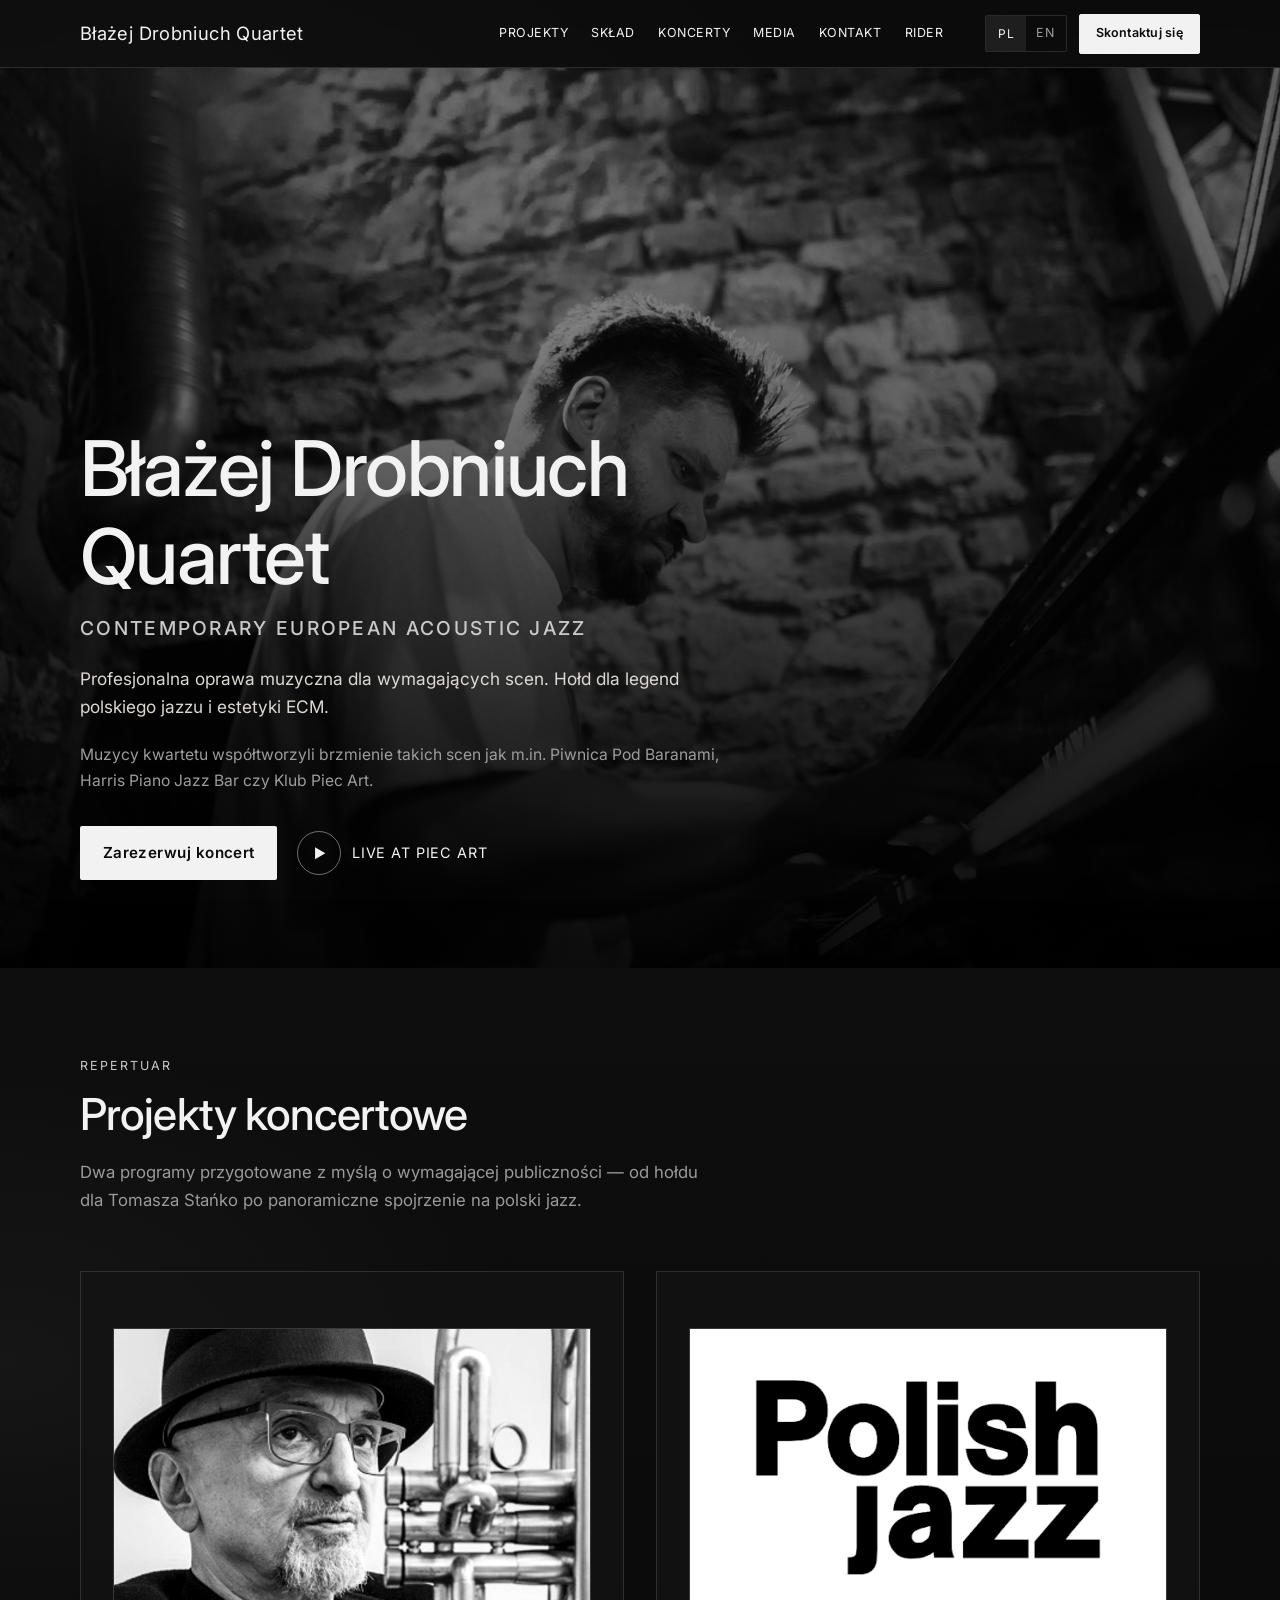
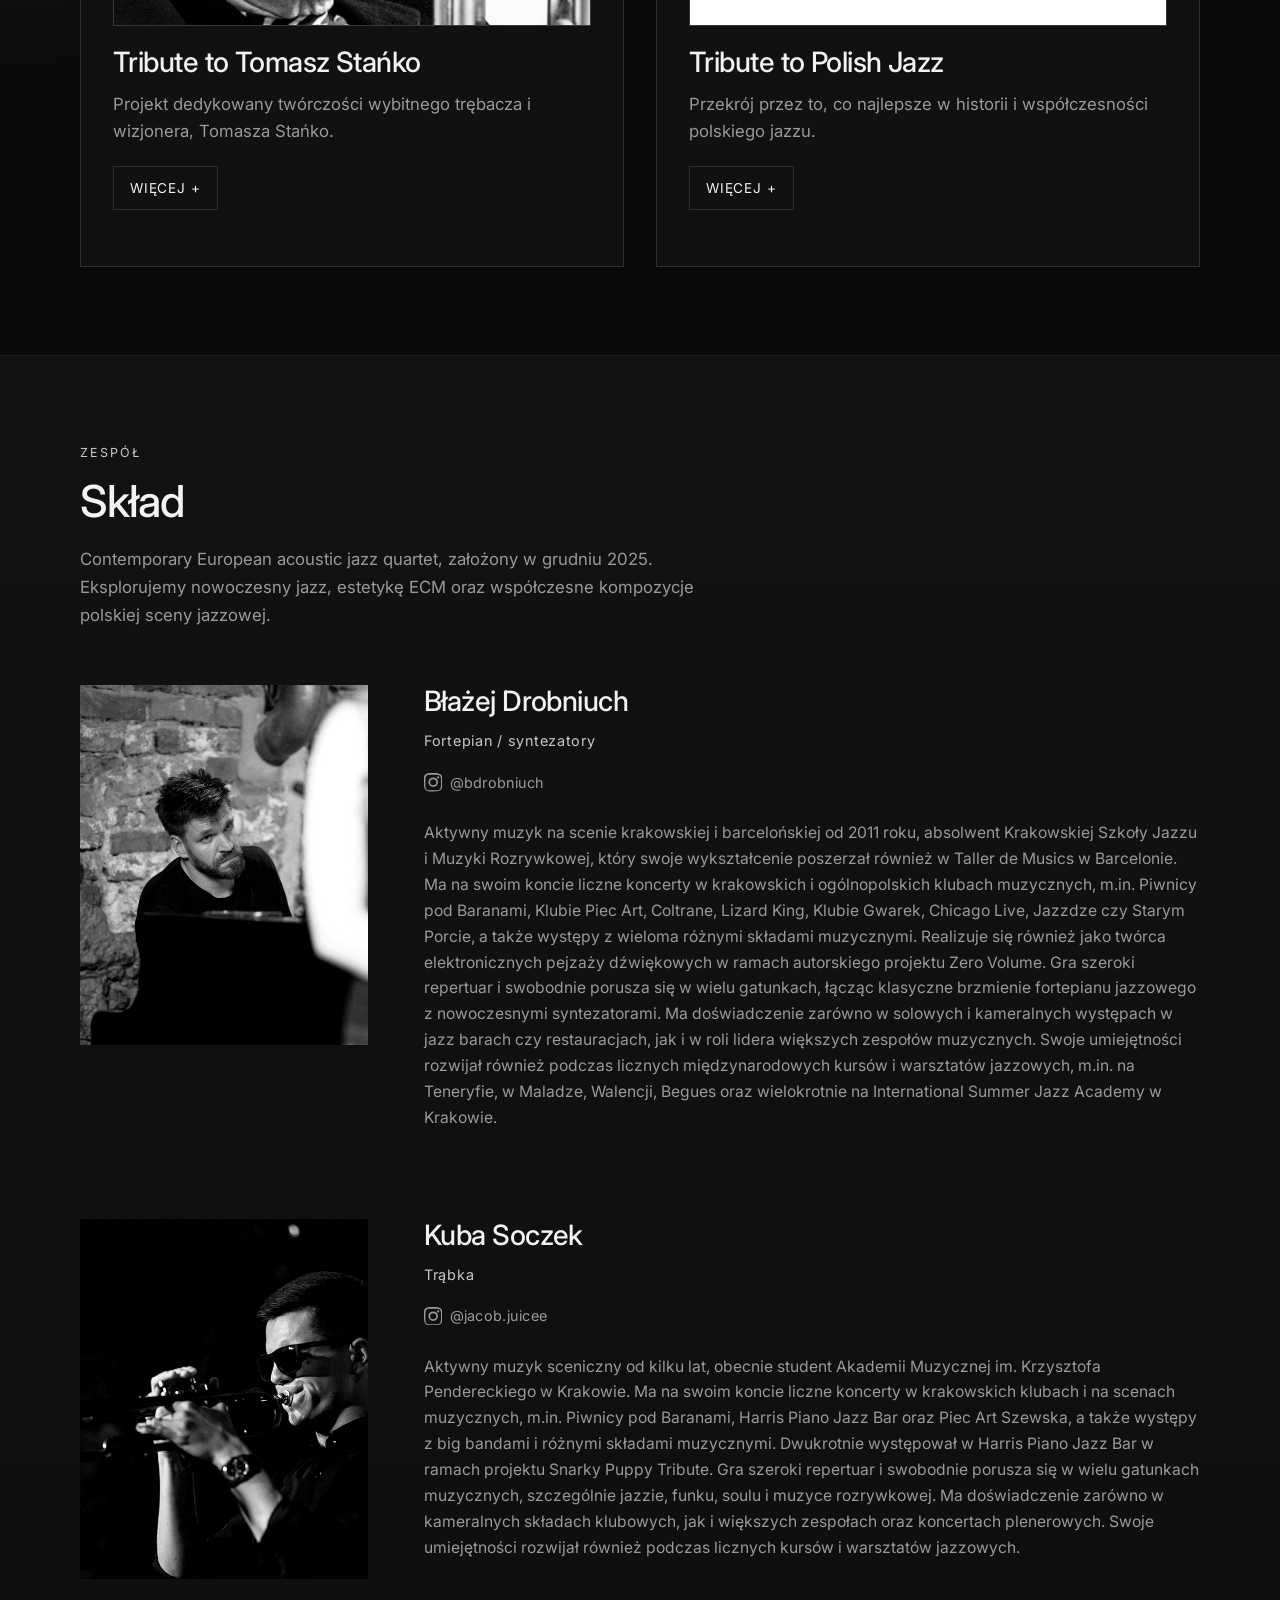
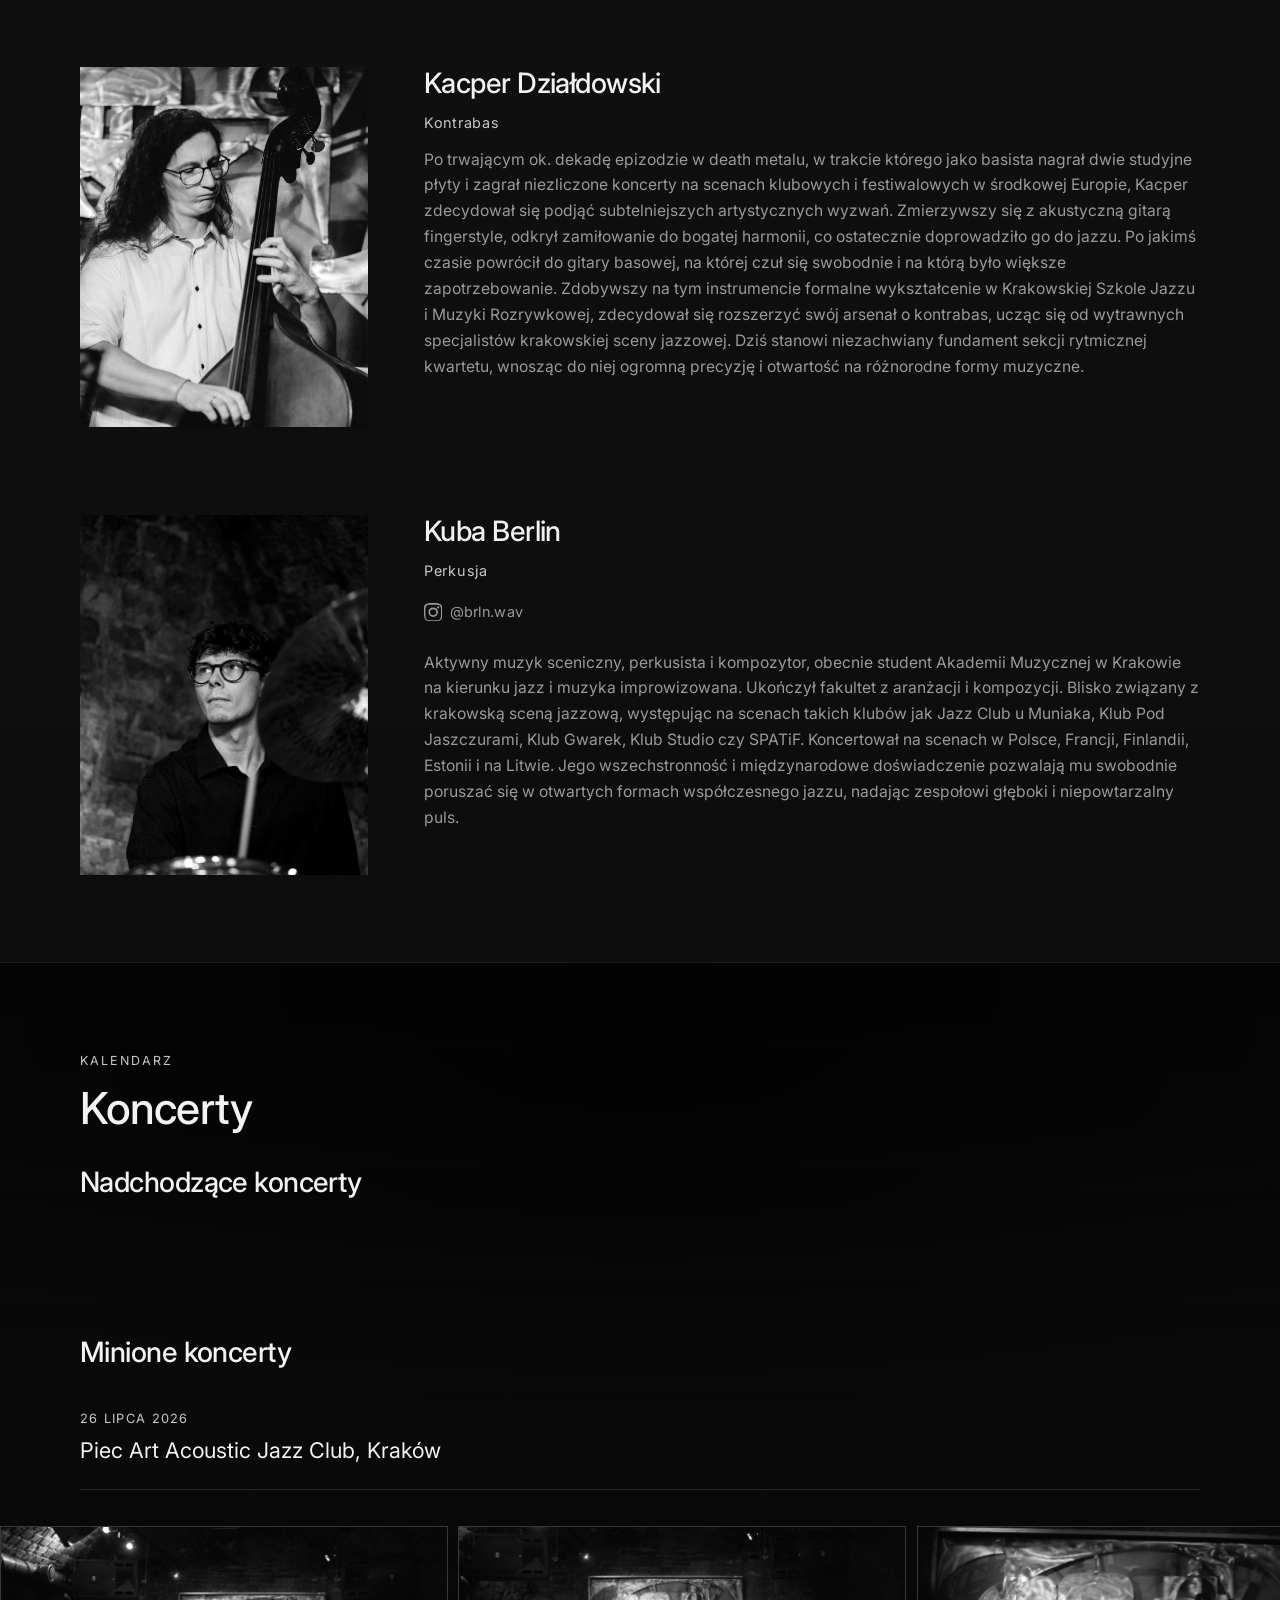
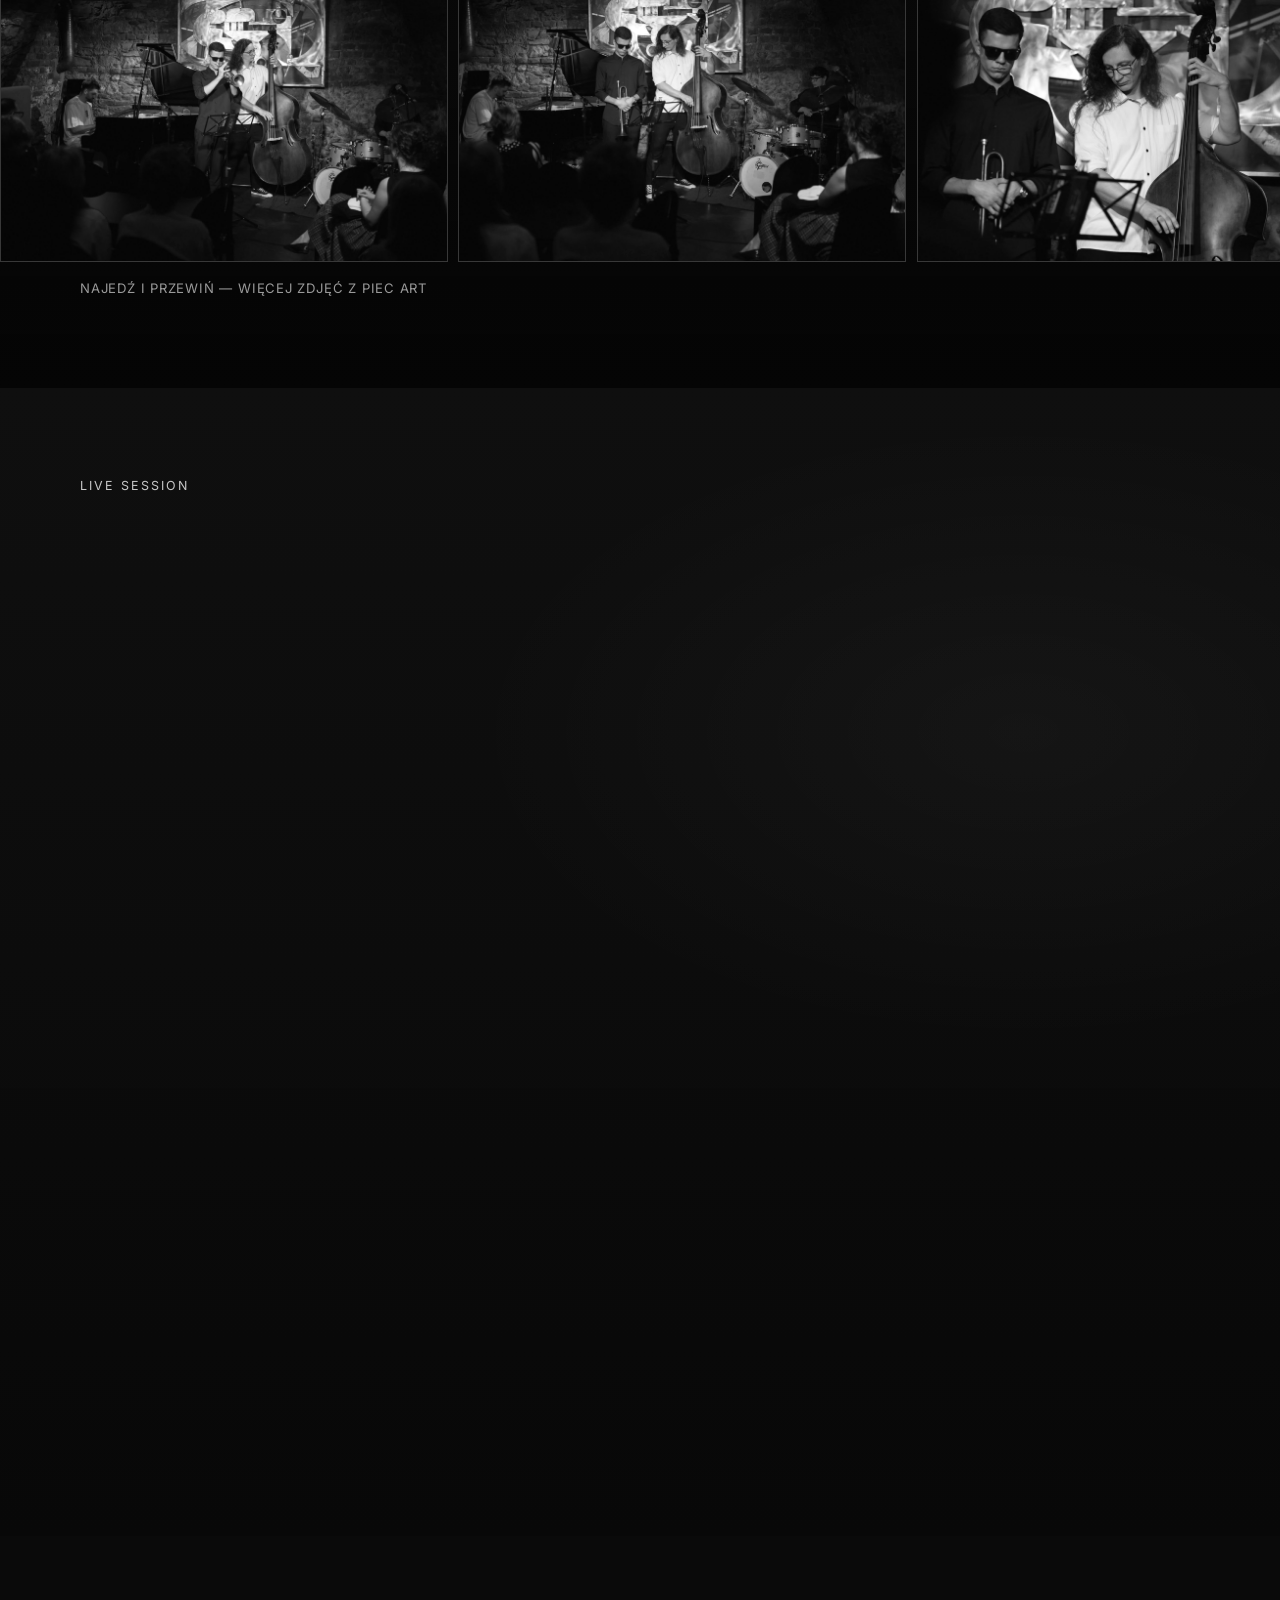
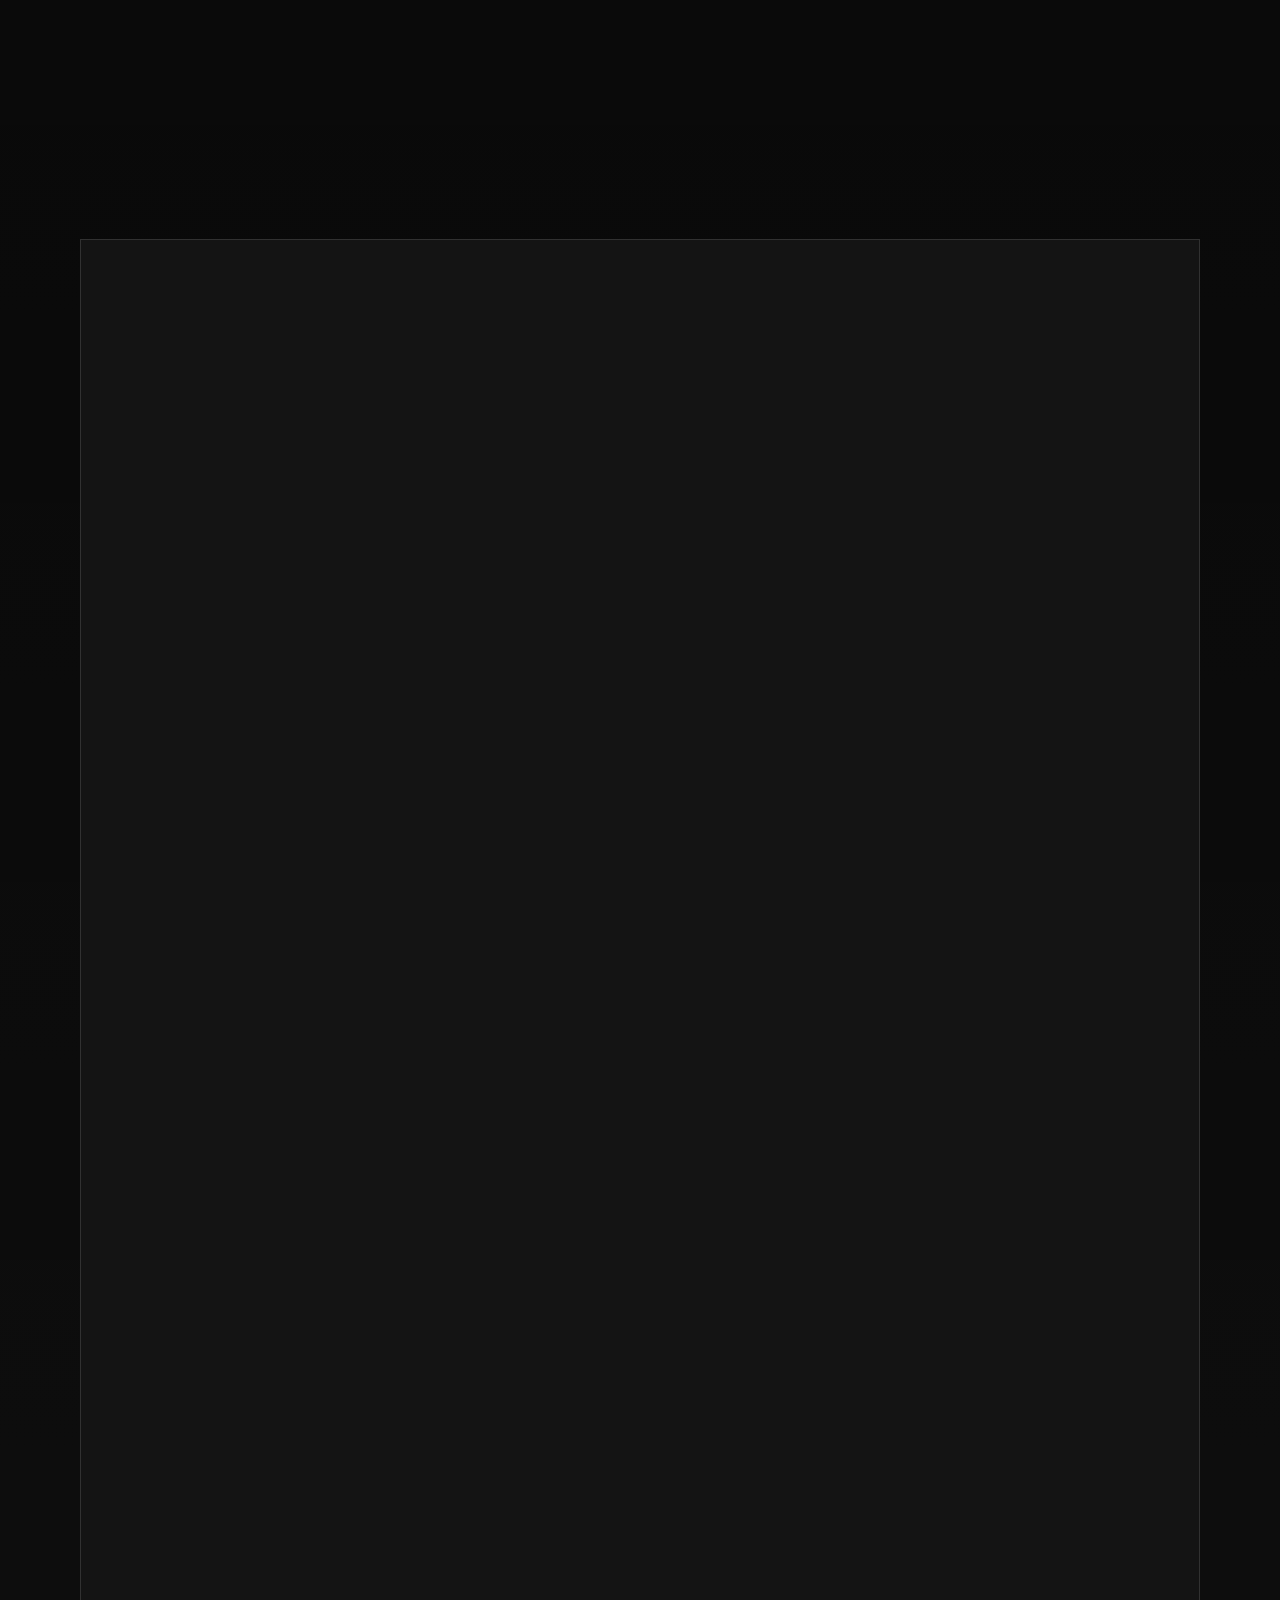
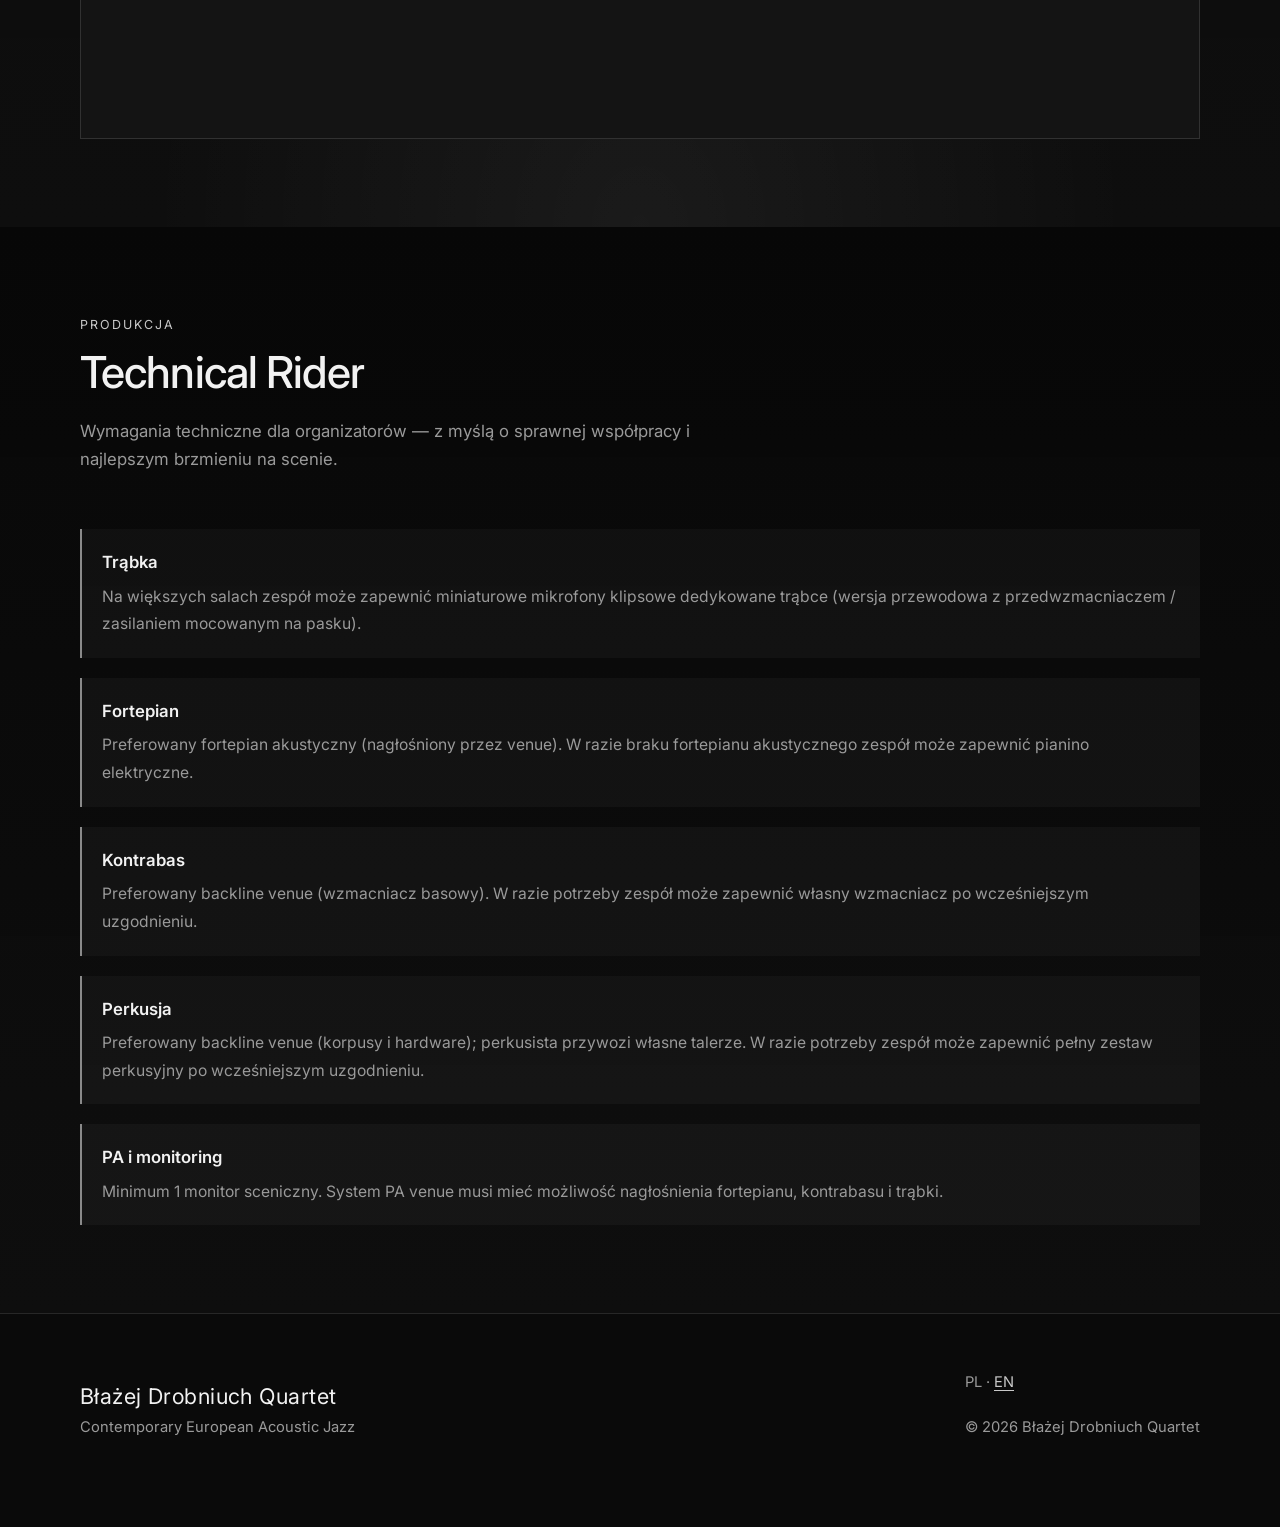
==== index.html @ 7b19f132 "member description update" ====
<!DOCTYPE html>
<html lang="pl">
  <head>
    <meta charset="utf-8" />
    <meta name="viewport" content="width=device-width, initial-scale=1" />
    <title>Błażej Drobniuch Quartet — Contemporary European Acoustic Jazz</title>
    <meta
      name="description"
      content="Błażej Drobniuch Quartet — contemporary European acoustic jazz. Profesjonalna oprawa muzyczna dla wymagających scen. Hołd dla legend polskiego jazzu i estetyki ECM."
    />
    <link
      rel="canonical"
      href="https://bdrobniuch.github.io/blazej-drobniuch-quartet/"
    />
    <meta property="og:type" content="website" />
    <meta property="og:locale" content="pl_PL" />
    <meta property="og:site_name" content="Błażej Drobniuch Quartet" />
    <meta
      property="og:title"
      content="Błażej Drobniuch Quartet — Contemporary European Acoustic Jazz"
    />
    <meta
      property="og:description"
      content="Profesjonalna oprawa muzyczna dla wymagających scen. Hołd dla legend polskiego jazzu i estetyki ECM."
    />
    <meta
      property="og:url"
      content="https://bdrobniuch.github.io/blazej-drobniuch-quartet/"
    />
    <meta
      property="og:image"
      content="https://bdrobniuch.github.io/blazej-drobniuch-quartet/images/concerts/piec-art-krakow-2026-07-26/hero-bg.jpg"
    />
    <meta name="twitter:card" content="summary_large_image" />
    <meta
      name="twitter:title"
      content="Błażej Drobniuch Quartet — Contemporary European Acoustic Jazz"
    />
    <meta
      name="twitter:description"
      content="Profesjonalna oprawa muzyczna dla wymagających scen. Hołd dla legend polskiego jazzu i estetyki ECM."
    />
    <meta
      name="twitter:image"
      content="https://bdrobniuch.github.io/blazej-drobniuch-quartet/images/concerts/piec-art-krakow-2026-07-26/hero-bg.jpg"
    />
    <meta name="referrer" content="strict-origin-when-cross-origin" />
    <link rel="preconnect" href="https://fonts.googleapis.com" />
    <link rel="preconnect" href="https://fonts.gstatic.com" crossorigin />
    <link
      href="https://fonts.googleapis.com/css2?family=Inter:wght@400;500;600;700&display=swap"
      rel="stylesheet"
    />
    <link rel="stylesheet" href="./css/style.css" />
  </head>
  <body>
    <a class="skip-link" href="#main">Przejdź do treści</a>
    <div class="page-atmosphere" aria-hidden="true"></div>
    <div class="score-lines" aria-hidden="true"></div>
    <div class="grain" aria-hidden="true"></div>

    <header class="site-header">
      <div class="site-header__inner">
        <a class="brand" href="./index.html">Błażej Drobniuch Quartet</a>
        <button
          class="nav-toggle"
          type="button"
          aria-expanded="false"
          aria-controls="site-nav"
          aria-label="Otwórz menu nawigacji"
        >
          <span class="nav-toggle__bars" aria-hidden="true"><span></span></span>
        </button>
        <nav
          id="site-nav"
          class="site-nav"
          aria-label="Nawigacja główna"
        >
          <ul class="site-nav__list">
            <li><a href="#projekty">Projekty</a></li>
            <li><a href="#sklad">Skład</a></li>
            <li><a href="#koncerty">Koncerty</a></li>
            <li><a href="#media">Media</a></li>
            <li><a href="#kontakt">Kontakt</a></li>
            <li><a href="#rider">Rider</a></li>
          </ul>
          <div class="nav-actions">
            <div class="lang-switch" aria-label="Wybór języka">
              <span aria-current="true">PL</span>
              <a href="./en.html" lang="en" hreflang="en">EN</a>
            </div>
            <a class="btn btn--primary header-cta" href="#kontakt"
              >Skontaktuj się</a
            >
          </div>
        </nav>
      </div>
    </header>

    <main id="main">
      <section class="hero" aria-labelledby="hero-brand">
        <div class="hero__media" aria-hidden="true">
          <img
            src="./images/concerts/piec-art-krakow-2026-07-26/hero-bg.jpg"
            alt=""
            width="1600"
            height="1067"
          />
          <div class="hero__shade"></div>
        </div>
        <div class="hero__content">
          <h1 id="hero-brand" class="hero__brand">Błażej Drobniuch Quartet</h1>
          <p class="hero__headline">Contemporary European Acoustic Jazz</p>
          <p class="hero__lead">
            Profesjonalna oprawa muzyczna dla wymagających scen. Hołd dla legend
            polskiego jazzu i estetyki ECM.
          </p>
          <p class="hero__proof">
            Muzycy kwartetu współtworzyli brzmienie takich scen jak m.in.
            Piwnica Pod Baranami, Harris Piano Jazz Bar czy Klub Piec Art.
          </p>
          <div class="hero__actions">
            <a class="btn btn--primary" href="#kontakt">Zarezerwuj koncert</a>
            <a class="hero__play" href="#media" aria-label="Odtwórz nagrania live z Piec Art">
              <span class="hero__play-icon" aria-hidden="true">
                <svg viewBox="0 0 12 14" xmlns="http://www.w3.org/2000/svg">
                  <path d="M1 1.2v11.6L11 7 1 1.2z" />
                </svg>
              </span>
              Live at Piec Art
            </a>
          </div>
        </div>
      </section>

      <section id="projekty" class="section" aria-labelledby="projekty-heading">
        <div class="section__inner">
          <span class="section__eyebrow reveal">Repertuar</span>
          <h2 id="projekty-heading" class="reveal">Projekty koncertowe</h2>
          <p class="section__intro reveal">
            Dwa programy przygotowane z myślą o wymagającej publiczności —
            od hołdu dla Tomasza Stańko po panoramiczne spojrzenie na polski
            jazz.
          </p>
          <div class="projects">
            <article class="project reveal">
              <div class="project__icon">
                <img
                  src="./images/others/tomasz-stanko.jpg"
                  alt="Tomasz Stańko"
                  width="800"
                  height="500"
                  loading="lazy"
                />
              </div>
              <h3 class="project__title">Tribute to Tomasz Stańko</h3>
              <p class="project__teaser">
                Projekt dedykowany twórczości wybitnego trębacza i wizjonera,
                Tomasza Stańko.
              </p>
              <button
                class="project__toggle"
                type="button"
                aria-expanded="false"
                aria-controls="project-stanko-details"
              >
                Więcej
              </button>
              <div
                id="project-stanko-details"
                class="project__details"
                hidden
              >
                <p>
                  Koncert stanowiący głęboki hołd dla unikalnego brzmienia i
                  estetyki Tomasza Stańko. Nasz kwartet sięga po kompozycje
                  mistrza, eksplorując ich słowiańską melancholię, liryzm oraz
                  przestrzenne, improwizowane formy charakterystyczne dla
                  europejskiego jazzu i wytwórni ECM. To propozycja idealna dla
                  wymagającej publiczności, ceniącej głębię i emocjonalny
                  przekaz w muzyce improwizowanej.
                </p>
              </div>
            </article>

            <article class="project reveal reveal-delay-1">
              <div class="project__icon">
                <img
                  src="./images/others/polish-jazz.jpg"
                  alt="Polish Jazz"
                  width="800"
                  height="500"
                  loading="lazy"
                />
              </div>
              <h3 class="project__title">Tribute to Polish Jazz</h3>
              <p class="project__teaser">
                Przekrój przez to, co najlepsze w historii i współczesności
                polskiego jazzu.
              </p>
              <button
                class="project__toggle"
                type="button"
                aria-expanded="false"
                aria-controls="project-polish-details"
              >
                Więcej
              </button>
              <div
                id="project-polish-details"
                class="project__details"
                hidden
              >
                <p>
                  Wyjątkowy program koncertowy prezentujący bogactwo polskiej
                  szkoły jazzu. W repertuarze tego projektu znajdują się
                  nieśmiertelne, światowej klasy kompozycje takich legend jak
                  Krzysztof Komeda, Victor Young, Bronisław Kaper oraz Jan
                  Ptaszyn Wróblewski. Całość dopełniają utwory współczesnych
                  mistrzów polskiej sceny: Marcina Wasilewskiego, Macieja Obary
                  i Tomasza Stańko. Koncert ten to fascynująca podróż łącząca
                  tradycję z nowoczesnym, europejskim brzmieniem.
                </p>
              </div>
            </article>
          </div>
        </div>
      </section>

      <section id="sklad" class="section section--alt" aria-labelledby="sklad-heading">
        <div class="section__inner">
          <span class="section__eyebrow reveal">Zespół</span>
          <h2 id="sklad-heading" class="reveal">Skład</h2>
          <p class="section__intro reveal">
            Contemporary European acoustic jazz quartet, założony w grudniu
            2025. Eksplorujemy nowoczesny jazz, estetykę ECM oraz współczesne
            kompozycje polskiej sceny jazzowej.
          </p>
          <div class="lineup">
            <article class="member reveal">
              <div class="member__photo">
                <img
                  src="./images/band-members/blazej-drobniuch.jpg"
                  alt="Błażej Drobniuch przy fortepianie"
                  width="800"
                  height="1000"
                  loading="lazy"
                />
              </div>
              <div>
                <h3>Błażej Drobniuch</h3>
                <p class="member__role">Fortepian / syntezatory</p>
                <a
                  class="member__social"
                  href="https://www.instagram.com/bdrobniuch/"
                  target="_blank"
                  rel="noopener noreferrer"
                  aria-label="Instagram Błażeja Drobniucha: @bdrobniuch"
                >
                  <svg class="member__social-icon" viewBox="0 0 24 24" aria-hidden="true">
                    <path
                      fill="currentColor"
                      d="M12 2.2c3.2 0 3.6 0 4.9.1 1.2.1 1.9.3 2.3.4.6.2 1 .5 1.5 1 .4.4.7.9 1 1.5.2.4.4 1.1.4 2.3.1 1.3.1 1.7.1 4.9s0 3.6-.1 4.9c-.1 1.2-.3 1.9-.4 2.3-.2.6-.5 1-1 1.5-.4.4-.9.7-1.5 1-.4.2-1.1.4-2.3.4-1.3.1-1.7.1-4.9.1s-3.6 0-4.9-.1c-1.2-.1-1.9-.3-2.3-.4-.6-.2-1-.5-1.5-1-.4-.4-.7-.9-1-1.5-.2-.4-.4-1.1-.4-2.3-.1-1.3-.1-1.7-.1-4.9s0-3.6.1-4.9c.1-1.2.3-1.9.4-2.3.2-.6.5-1 1-1.5.4-.4.9-.7 1.5-1 .4-.2 1.1-.4 2.3-.4C8.4 2.2 8.8 2.2 12 2.2m0-2.2C8.7 0 8.3 0 7 0 5.7.1 4.8.3 4 .6c-.9.3-1.6.8-2.3 1.5C1 2.8.6 3.5.3 4.4.1 5.2-.1 6.1 0 7.4 0 8.7 0 9.1 0 12s0 3.3.1 4.6c.1 1.3.3 2.2.6 3 .3.9.8 1.6 1.5 2.3.7.7 1.4 1.1 2.3 1.5.8.3 1.7.5 3 .6C8.3 24 8.7 24 12 24s3.3 0 4.6-.1c1.3-.1 2.2-.3 3-.6.9-.3 1.6-.8 2.3-1.5.7-.7 1.1-1.4 1.5-2.3.3-.8.5-1.7.6-3 .1-1.3.1-1.7.1-4.6s0-3.3-.1-4.6c-.1-1.3-.3-2.2-.6-3-.3-.9-.8-1.6-1.5-2.3C20.6 1.4 19.9 1 19 .6c-.8-.3-1.7-.5-3-.6C15.3 0 14.9 0 12 0zm0 5.8a6.2 6.2 0 1 0 0 12.4 6.2 6.2 0 0 0 0-12.4zm0 10.2a4 4 0 1 1 0-8 4 4 0 0 1 0 8zm6.4-11.7a1.4 1.4 0 1 0 0 2.9 1.4 1.4 0 0 0 0-2.9z"
                    />
                  </svg>
                  <span>@bdrobniuch</span>
                </a>
                <p class="member__bio">
                  Aktywny muzyk na scenie krakowskiej i barcelońskiej od 2011
                  roku, absolwent Krakowskiej Szkoły Jazzu i Muzyki
                  Rozrywkowej, który swoje wykształcenie poszerzał również w
                  Taller de Musics w Barcelonie. Ma na swoim koncie liczne
                  koncerty w krakowskich i ogólnopolskich klubach muzycznych,
                  m.in. Piwnicy pod Baranami, Klubie Piec Art, Coltrane, Lizard
                  King, Klubie Gwarek, Chicago Live, Jazzdze czy Starym Porcie,
                  a także występy z wieloma różnymi składami muzycznymi.
                  Realizuje się również jako twórca elektronicznych pejzaży
                  dźwiękowych w ramach autorskiego projektu Zero Volume. Gra
                  szeroki repertuar i swobodnie porusza się w wielu gatunkach,
                  łącząc klasyczne brzmienie fortepianu jazzowego z nowoczesnymi
                  syntezatorami. Ma doświadczenie zarówno w solowych i
                  kameralnych występach w jazz barach czy restauracjach, jak i w
                  roli lidera większych zespołów muzycznych. Swoje umiejętności
                  rozwijał również podczas licznych międzynarodowych kursów i
                  warsztatów jazzowych, m.in. na Teneryfie, w Maladze,
                  Walencji, Begues oraz wielokrotnie na International Summer
                  Jazz Academy w Krakowie.
                </p>
              </div>
            </article>

            <article class="member reveal">
              <div class="member__photo">
                <img
                  src="./images/band-members/kuba-soczek.jpeg"
                  alt="Kuba Soczek"
                  width="800"
                  height="1000"
                  loading="lazy"
                />
              </div>
              <div>
                <h3>Kuba Soczek</h3>
                <p class="member__role">Trąbka</p>
                <a
                  class="member__social"
                  href="https://www.instagram.com/jacob.juicee/"
                  target="_blank"
                  rel="noopener noreferrer"
                  aria-label="Instagram Kuby Soczka: @jacob.juicee"
                >
                  <svg class="member__social-icon" viewBox="0 0 24 24" aria-hidden="true">
                    <path
                      fill="currentColor"
                      d="M12 2.2c3.2 0 3.6 0 4.9.1 1.2.1 1.9.3 2.3.4.6.2 1 .5 1.5 1 .4.4.7.9 1 1.5.2.4.4 1.1.4 2.3.1 1.3.1 1.7.1 4.9s0 3.6-.1 4.9c-.1 1.2-.3 1.9-.4 2.3-.2.6-.5 1-1 1.5-.4.4-.9.7-1.5 1-.4.2-1.1.4-2.3.4-1.3.1-1.7.1-4.9.1s-3.6 0-4.9-.1c-1.2-.1-1.9-.3-2.3-.4-.6-.2-1-.5-1.5-1-.4-.4-.7-.9-1-1.5-.2-.4-.4-1.1-.4-2.3-.1-1.3-.1-1.7-.1-4.9s0-3.6.1-4.9c.1-1.2.3-1.9.4-2.3.2-.6.5-1 1-1.5.4-.4.9-.7 1.5-1 .4-.2 1.1-.4 2.3-.4C8.4 2.2 8.8 2.2 12 2.2m0-2.2C8.7 0 8.3 0 7 0 5.7.1 4.8.3 4 .6c-.9.3-1.6.8-2.3 1.5C1 2.8.6 3.5.3 4.4.1 5.2-.1 6.1 0 7.4 0 8.7 0 9.1 0 12s0 3.3.1 4.6c.1 1.3.3 2.2.6 3 .3.9.8 1.6 1.5 2.3.7.7 1.4 1.1 2.3 1.5.8.3 1.7.5 3 .6C8.3 24 8.7 24 12 24s3.3 0 4.6-.1c1.3-.1 2.2-.3 3-.6.9-.3 1.6-.8 2.3-1.5.7-.7 1.1-1.4 1.5-2.3.3-.8.5-1.7.6-3 .1-1.3.1-1.7.1-4.6s0-3.3-.1-4.6c-.1-1.3-.3-2.2-.6-3-.3-.9-.8-1.6-1.5-2.3C20.6 1.4 19.9 1 19 .6c-.8-.3-1.7-.5-3-.6C15.3 0 14.9 0 12 0zm0 5.8a6.2 6.2 0 1 0 0 12.4 6.2 6.2 0 0 0 0-12.4zm0 10.2a4 4 0 1 1 0-8 4 4 0 0 1 0 8zm6.4-11.7a1.4 1.4 0 1 0 0 2.9 1.4 1.4 0 0 0 0-2.9z"
                    />
                  </svg>
                  <span>@jacob.juicee</span>
                </a>
                <p class="member__bio">
                  Aktywny muzyk sceniczny od kilku lat, obecnie student Akademii
                  Muzycznej im. Krzysztofa Pendereckiego w Krakowie. Ma na
                  swoim koncie liczne koncerty w krakowskich klubach i na
                  scenach muzycznych, m.in. Piwnicy pod Baranami, Harris Piano
                  Jazz Bar oraz Piec Art Szewska, a także występy z big bandami
                  i różnymi składami muzycznymi. Dwukrotnie występował w Harris
                  Piano Jazz Bar w ramach projektu Snarky Puppy Tribute. Gra
                  szeroki repertuar i swobodnie porusza się w wielu gatunkach
                  muzycznych, szczególnie jazzie, funku, soulu i muzyce
                  rozrywkowej. Ma doświadczenie zarówno w kameralnych składach
                  klubowych, jak i większych zespołach oraz koncertach
                  plenerowych. Swoje umiejętności rozwijał również podczas
                  licznych kursów i warsztatów jazzowych.
                </p>
              </div>
            </article>

            <article class="member reveal">
              <div class="member__photo">
                <img
                  src="./images/band-members/kacper-dzialdowski.jpg"
                  alt="Kacper Działdowski"
                  width="800"
                  height="1000"
                  loading="lazy"
                />
              </div>
              <div>
                <h3>Kacper Działdowski</h3>
                <p class="member__role">Kontrabas</p>
                <p class="member__bio">
                  Po trwającym ok. dekadę epizodzie w death metalu, w trakcie
                  którego jako basista nagrał dwie studyjne płyty i zagrał
                  niezliczone koncerty na scenach klubowych i festiwalowych w
                  środkowej Europie, Kacper zdecydował się podjąć subtelniejszych
                  artystycznych wyzwań. Zmierzywszy się z akustyczną gitarą
                  fingerstyle, odkrył zamiłowanie do bogatej harmonii, co
                  ostatecznie doprowadziło go do jazzu. Po jakimś czasie
                  powrócił do gitary basowej, na której czuł się swobodnie i na
                  którą było większe zapotrzebowanie. Zdobywszy na tym
                  instrumencie formalne wykształcenie w Krakowskiej Szkole
                  Jazzu i Muzyki Rozrywkowej, zdecydował się rozszerzyć swój
                  arsenał o kontrabas, ucząc się od wytrawnych specjalistów
                  krakowskiej sceny jazzowej. Dziś stanowi niezachwiany fundament
                  sekcji rytmicznej kwartetu, wnosząc do niej ogromną precyzję i
                  otwartość na różnorodne formy muzyczne.
                </p>
              </div>
            </article>

            <article class="member reveal">
              <div class="member__photo">
                <img
                  src="./images/band-members/kuba-berlin.jpeg"
                  alt="Kuba Berlin"
                  width="800"
                  height="1000"
                  loading="lazy"
                />
              </div>
              <div>
                <h3>Kuba Berlin</h3>
                <p class="member__role">Perkusja</p>
                <a
                  class="member__social"
                  href="https://www.instagram.com/brln.wav/"
                  target="_blank"
                  rel="noopener noreferrer"
                  aria-label="Instagram Kuby Berlina: @brln.wav"
                >
                  <svg class="member__social-icon" viewBox="0 0 24 24" aria-hidden="true">
                    <path
                      fill="currentColor"
                      d="M12 2.2c3.2 0 3.6 0 4.9.1 1.2.1 1.9.3 2.3.4.6.2 1 .5 1.5 1 .4.4.7.9 1 1.5.2.4.4 1.1.4 2.3.1 1.3.1 1.7.1 4.9s0 3.6-.1 4.9c-.1 1.2-.3 1.9-.4 2.3-.2.6-.5 1-1 1.5-.4.4-.9.7-1.5 1-.4.2-1.1.4-2.3.4-1.3.1-1.7.1-4.9.1s-3.6 0-4.9-.1c-1.2-.1-1.9-.3-2.3-.4-.6-.2-1-.5-1.5-1-.4-.4-.7-.9-1-1.5-.2-.4-.4-1.1-.4-2.3-.1-1.3-.1-1.7-.1-4.9s0-3.6.1-4.9c.1-1.2.3-1.9.4-2.3.2-.6.5-1 1-1.5.4-.4.9-.7 1.5-1 .4-.2 1.1-.4 2.3-.4C8.4 2.2 8.8 2.2 12 2.2m0-2.2C8.7 0 8.3 0 7 0 5.7.1 4.8.3 4 .6c-.9.3-1.6.8-2.3 1.5C1 2.8.6 3.5.3 4.4.1 5.2-.1 6.1 0 7.4 0 8.7 0 9.1 0 12s0 3.3.1 4.6c.1 1.3.3 2.2.6 3 .3.9.8 1.6 1.5 2.3.7.7 1.4 1.1 2.3 1.5.8.3 1.7.5 3 .6C8.3 24 8.7 24 12 24s3.3 0 4.6-.1c1.3-.1 2.2-.3 3-.6.9-.3 1.6-.8 2.3-1.5.7-.7 1.1-1.4 1.5-2.3.3-.8.5-1.7.6-3 .1-1.3.1-1.7.1-4.6s0-3.3-.1-4.6c-.1-1.3-.3-2.2-.6-3-.3-.9-.8-1.6-1.5-2.3C20.6 1.4 19.9 1 19 .6c-.8-.3-1.7-.5-3-.6C15.3 0 14.9 0 12 0zm0 5.8a6.2 6.2 0 1 0 0 12.4 6.2 6.2 0 0 0 0-12.4zm0 10.2a4 4 0 1 1 0-8 4 4 0 0 1 0 8zm6.4-11.7a1.4 1.4 0 1 0 0 2.9 1.4 1.4 0 0 0 0-2.9z"
                    />
                  </svg>
                  <span>@brln.wav</span>
                </a>
                <p class="member__bio">
                  Aktywny muzyk sceniczny, perkusista i kompozytor, obecnie
                  student Akademii Muzycznej w Krakowie na kierunku jazz i
                  muzyka improwizowana. Ukończył fakultet z aranżacji i
                  kompozycji. Blisko związany z krakowską sceną jazzową,
                  występując na scenach takich klubów jak Jazz Club u Muniaka,
                  Klub Pod Jaszczurami, Klub Gwarek, Klub Studio czy SPATiF.
                  Koncertował
                  na scenach w Polsce, Francji, Finlandii, Estonii i na Litwie.
                  Jego wszechstronność i międzynarodowe doświadczenie pozwalają
                  mu swobodnie poruszać się w otwartych formach współczesnego
                  jazzu, nadając zespołowi głęboki i niepowtarzalny puls.
                </p>
              </div>
            </article>
          </div>
        </div>
      </section>

      <section id="koncerty" class="section" aria-labelledby="koncerty-heading">
        <div class="section__inner">
          <span class="section__eyebrow reveal">Kalendarz</span>
          <h2 id="koncerty-heading" class="reveal">Koncerty</h2>

          <h3 class="reveal" style="margin-top: 2rem">Nadchodzące koncerty</h3>
          <p class="empty-state reveal">
            Aktualnie brak ogłoszonych dat. Śledź stronę lub skontaktuj się w
            sprawie bookingu.
          </p>

          <h3 class="reveal" style="margin-top: 3rem">Minione koncerty</h3>
          <article class="concert-item reveal">
            <time class="concert-item__date" datetime="2026-07-26"
              >26 lipca 2026</time
            >
            <p class="concert-item__venue">
              Piec Art Acoustic Jazz Club, Kraków
            </p>
          </article>
        </div>

        <div
          class="photo-slider reveal"
          aria-label="Zdjęcia z koncertu Piec Art"
        >
          <div class="photo-slider__track" tabindex="0">
            <a class="photo-slider__slide" href="./images/concerts/piec-art-krakow-2026-07-26/IMG_0810.JPG" target="_blank" rel="noopener noreferrer"><img src="./images/concerts/piec-art-krakow-2026-07-26/IMG_0810.JPG" alt="Piec Art live photo 1" loading="lazy" width="800" height="600" /></a>
            <a class="photo-slider__slide" href="./images/concerts/piec-art-krakow-2026-07-26/IMG_0816.JPG" target="_blank" rel="noopener noreferrer"><img src="./images/concerts/piec-art-krakow-2026-07-26/IMG_0816.JPG" alt="Piec Art live photo 2" loading="lazy" width="800" height="600" /></a>
            <a class="photo-slider__slide" href="./images/concerts/piec-art-krakow-2026-07-26/IMG_0817.JPG" target="_blank" rel="noopener noreferrer"><img src="./images/concerts/piec-art-krakow-2026-07-26/IMG_0817.JPG" alt="Piec Art live photo 3" loading="lazy" width="800" height="600" /></a>
            <a class="photo-slider__slide" href="./images/concerts/piec-art-krakow-2026-07-26/IMG_0818.JPG" target="_blank" rel="noopener noreferrer"><img src="./images/concerts/piec-art-krakow-2026-07-26/IMG_0818.JPG" alt="Piec Art live photo 4" loading="lazy" width="800" height="600" /></a>
            <a class="photo-slider__slide" href="./images/concerts/piec-art-krakow-2026-07-26/IMG_0819.JPG" target="_blank" rel="noopener noreferrer"><img src="./images/concerts/piec-art-krakow-2026-07-26/IMG_0819.JPG" alt="Piec Art live photo 5" loading="lazy" width="800" height="600" /></a>
            <a class="photo-slider__slide" href="./images/concerts/piec-art-krakow-2026-07-26/IMG_0820.JPG" target="_blank" rel="noopener noreferrer"><img src="./images/concerts/piec-art-krakow-2026-07-26/IMG_0820.JPG" alt="Piec Art live photo 6" loading="lazy" width="800" height="600" /></a>
            <a class="photo-slider__slide" href="./images/concerts/piec-art-krakow-2026-07-26/IMG_0821.JPG" target="_blank" rel="noopener noreferrer"><img src="./images/concerts/piec-art-krakow-2026-07-26/IMG_0821.JPG" alt="Piec Art live photo 7" loading="lazy" width="800" height="600" /></a>
            <a class="photo-slider__slide" href="./images/concerts/piec-art-krakow-2026-07-26/IMG_0822.JPG" target="_blank" rel="noopener noreferrer"><img src="./images/concerts/piec-art-krakow-2026-07-26/IMG_0822.JPG" alt="Piec Art live photo 8" loading="lazy" width="800" height="600" /></a>
            <a class="photo-slider__slide" href="./images/concerts/piec-art-krakow-2026-07-26/IMG_0823.JPG" target="_blank" rel="noopener noreferrer"><img src="./images/concerts/piec-art-krakow-2026-07-26/IMG_0823.JPG" alt="Piec Art live photo 9" loading="lazy" width="800" height="600" /></a>
            <a class="photo-slider__slide" href="./images/concerts/piec-art-krakow-2026-07-26/IMG_0824.JPG" target="_blank" rel="noopener noreferrer"><img src="./images/concerts/piec-art-krakow-2026-07-26/IMG_0824.JPG" alt="Piec Art live photo 10" loading="lazy" width="800" height="600" /></a>
          </div>
          <p class="photo-slider__hint">Najedź i przewiń — więcej zdjęć z Piec Art</p>
        </div>
      </section>

      <section id="media" class="section section--alt" aria-labelledby="media-heading">
        <div class="section__inner">
          <span class="section__eyebrow reveal">Live Session</span>
          <h2 id="media-heading" class="reveal">Media — Live at Piec Art</h2>
          <p class="section__intro reveal">
            Nagrania z występu w Piec Art Acoustic Jazz Club, Kraków.
          </p>
          <div class="videos">
            <article class="video-card reveal">
              <h3>Night Train to You</h3>
              <p class="video-card__meta">Marcin Wasilewski</p>
              <div
                class="video-embed"
                data-youtube-id="-TSlHHmTCYw"
                data-title="Night Train to You — Marcin Wasilewski (Live at Piec Art)"
              >
                <button
                  class="video-facade"
                  type="button"
                  style="background-image: url('https://i.ytimg.com/vi/-TSlHHmTCYw/hqdefault.jpg')"
                  aria-label="Odtwórz: Night Train to You"
                >
                  <span class="video-facade__play" aria-hidden="true">
                    <svg viewBox="0 0 12 14" xmlns="http://www.w3.org/2000/svg"><path d="M1 1.2v11.6L11 7 1 1.2z" /></svg>
                  </span>
                </button>
              </div>
            </article>
            <article class="video-card reveal reveal-delay-1">
              <h3>Euforila</h3>
              <p class="video-card__meta">Tomasz Stańko</p>
              <div
                class="video-embed"
                data-youtube-id="7US985dAuNo"
                data-title="Euforila — Tomasz Stańko (Live at Piec Art)"
              >
                <button
                  class="video-facade"
                  type="button"
                  style="background-image: url('https://i.ytimg.com/vi/7US985dAuNo/hqdefault.jpg')"
                  aria-label="Odtwórz: Euforila"
                >
                  <span class="video-facade__play" aria-hidden="true">
                    <svg viewBox="0 0 12 14" xmlns="http://www.w3.org/2000/svg"><path d="M1 1.2v11.6L11 7 1 1.2z" /></svg>
                  </span>
                </button>
              </div>
            </article>
            <article class="video-card reveal">
              <h3>Glimmer of Hope</h3>
              <p class="video-card__meta">Marcin Wasilewski</p>
              <div
                class="video-embed"
                data-youtube-id="vxuFP-Xwrq4"
                data-title="Glimmer of Hope — Marcin Wasilewski (Live at Piec Art)"
              >
                <button
                  class="video-facade"
                  type="button"
                  style="background-image: url('https://i.ytimg.com/vi/vxuFP-Xwrq4/hqdefault.jpg')"
                  aria-label="Odtwórz: Glimmer of Hope"
                >
                  <span class="video-facade__play" aria-hidden="true">
                    <svg viewBox="0 0 12 14" xmlns="http://www.w3.org/2000/svg"><path d="M1 1.2v11.6L11 7 1 1.2z" /></svg>
                  </span>
                </button>
              </div>
            </article>
            <article class="video-card reveal reveal-delay-1">
              <h3>Celina</h3>
              <p class="video-card__meta">Tomasz Stańko</p>
              <div
                class="video-embed"
                data-youtube-id="FgKs2QfFlXk"
                data-title="Celina — Tomasz Stańko (Live at Piec Art)"
              >
                <button
                  class="video-facade"
                  type="button"
                  style="background-image: url('https://i.ytimg.com/vi/FgKs2QfFlXk/hqdefault.jpg')"
                  aria-label="Odtwórz: Celina"
                >
                  <span class="video-facade__play" aria-hidden="true">
                    <svg viewBox="0 0 12 14" xmlns="http://www.w3.org/2000/svg"><path d="M1 1.2v11.6L11 7 1 1.2z" /></svg>
                  </span>
                </button>
              </div>
            </article>
          </div>
        </div>
      </section>

      <section id="kontakt" class="section" aria-labelledby="kontakt-heading">
        <div class="section__inner">
          <span class="section__eyebrow reveal">Booking</span>
          <h2 id="kontakt-heading" class="reveal">Kontakt</h2>
          <p class="section__intro reveal">
            Napisz w sprawie bookingu lub ogólnych zapytań — odpowiemy możliwie
            szybko.
          </p>
          <div class="form-embed reveal">
            <iframe
              src="https://docs.google.com/forms/d/e/1FAIpQLSfs8z9_Ab3gWICOR7NXiY0HZhUlJd8-riAv6WyTOXL9Ni853w/viewform?embedded=true"
              width="640"
              height="1500"
              title="Formularz kontaktowy Błażej Drobniuch Quartet"
              >Ładuję…</iframe
            >
          </div>
        </div>
      </section>

      <section id="rider" class="section section--alt" aria-labelledby="rider-heading">
        <div class="section__inner">
          <span class="section__eyebrow reveal">Produkcja</span>
          <h2 id="rider-heading" class="reveal">Technical Rider</h2>
          <p class="section__intro reveal">
            Wymagania techniczne dla organizatorów — z myślą o sprawnej
            współpracy i najlepszym brzmieniu na scenie.
          </p>
          <ul class="rider-list reveal">
            <li>
              <strong>Trąbka</strong>
              <span
                >Na większych salach zespół może zapewnić miniaturowe mikrofony
                klipsowe dedykowane trąbce (wersja przewodowa z przedwzmacniaczem
                / zasilaniem mocowanym na pasku).</span
              >
            </li>
            <li>
              <strong>Fortepian</strong>
              <span
                >Preferowany fortepian akustyczny (nagłośniony przez
                venue). W razie braku fortepianu akustycznego zespół może
                zapewnić pianino elektryczne.</span
              >
            </li>
            <li>
              <strong>Kontrabas</strong>
              <span
                >Preferowany backline venue (wzmacniacz basowy). W razie
                potrzeby zespół może zapewnić własny wzmacniacz po wcześniejszym
                uzgodnieniu.</span
              >
            </li>
            <li>
              <strong>Perkusja</strong>
              <span
                >Preferowany backline venue (korpusy i hardware); perkusista
                przywozi własne talerze. W razie potrzeby zespół może zapewnić
                pełny zestaw perkusyjny po wcześniejszym uzgodnieniu.</span
              >
            </li>
            <li>
              <strong>PA i monitoring</strong>
              <span
                >Minimum 1 monitor sceniczny. System PA venue musi mieć
                możliwość nagłośnienia fortepianu, kontrabasu i trąbki.</span
              >
            </li>
          </ul>
        </div>
      </section>
    </main>

    <footer class="site-footer">
      <div class="site-footer__inner">
        <div>
          <a class="brand" href="./index.html">Błażej Drobniuch Quartet</a>
          <p>Contemporary European Acoustic Jazz</p>
        </div>
        <div>
          <p>
            <span lang="pl">PL</span>
            ·
            <a href="./en.html" lang="en" hreflang="en">EN</a>
          </p>
          <p>&copy; <span id="year">2026</span> Błażej Drobniuch Quartet</p>
        </div>
      </div>
    </footer>

    <script src="./js/app.js" defer></script>
  </body>
</html>
---- css/style.css ----
/* Błażej Drobniuch Quartet — ECM-inspired styles */

:root {
  --bg: #0a0a0a;
  --bg-elevated: #141414;
  --bg-soft: #1c1c1c;
  --text: #f2f2f2;
  --text-muted: #9a9a9a;
  --accent: #c8c8c8;
  --accent-deep: #8a8a8a;
  --accent-wash: rgba(255, 255, 255, 0.08);
  --line: rgba(255, 255, 255, 0.12);
  --overlay: rgba(0, 0, 0, 0.68);
  --font-display: "Inter", system-ui, sans-serif;
  --font-body: "Inter", system-ui, sans-serif;
  --space-xs: 0.5rem;
  --space-sm: 0.75rem;
  --space-md: 1.25rem;
  --space-lg: 2rem;
  --space-xl: 3.5rem;
  --space-2xl: 5.5rem;
  --header-h: 4rem;
  --radius: 2px;
  --ease: cubic-bezier(0.22, 1, 0.36, 1);
  --max: 70rem;
}

*,
*::before,
*::after {
  box-sizing: border-box;
}

html {
  scroll-behavior: smooth;
  scroll-padding-top: calc(var(--header-h) + 1rem);
}

body {
  margin: 0;
  font-family: var(--font-body);
  font-size: 1.05rem;
  line-height: 1.65;
  color: var(--text);
  background: var(--bg);
  -webkit-font-smoothing: antialiased;
}

img {
  max-width: 100%;
  height: auto;
  display: block;
}

a {
  color: var(--accent);
  text-decoration-thickness: 1px;
  text-underline-offset: 0.2em;
}

a:hover {
  color: var(--text);
}

h1,
h2,
h3,
h4 {
  font-family: var(--font-display);
  font-weight: 500;
  line-height: 1.15;
  letter-spacing: -0.02em;
  margin: 0 0 var(--space-md);
}

h1 {
  font-size: clamp(2.4rem, 7vw, 4.4rem);
}

h2 {
  font-size: clamp(1.85rem, 4vw, 2.75rem);
}

h3 {
  font-size: clamp(1.35rem, 2.5vw, 1.75rem);
}

p {
  margin: 0 0 var(--space-md);
}

p:last-child {
  margin-bottom: 0;
}

ul {
  margin: 0;
  padding-left: 1.15rem;
}

li + li {
  margin-top: 0.45rem;
}

.skip-link {
  position: absolute;
  left: 1rem;
  top: -100%;
  z-index: 1000;
  padding: 0.75rem 1rem;
  background: var(--text);
  color: var(--bg);
  font-weight: 600;
}

.skip-link:focus {
  top: 1rem;
}

/* Atmospheric page background */
.page-atmosphere {
  position: fixed;
  inset: 0;
  z-index: -2;
  overflow: hidden;
  pointer-events: none;
  background:
    radial-gradient(ellipse 90% 60% at 8% 12%, rgba(70, 70, 70, 0.55) 0%, transparent 55%),
    radial-gradient(ellipse 70% 50% at 92% 28%, rgba(48, 48, 48, 0.45) 0%, transparent 50%),
    radial-gradient(ellipse 80% 55% at 50% 100%, rgba(36, 36, 36, 0.4) 0%, transparent 55%),
    linear-gradient(165deg, #070707 0%, #121212 42%, #0b0b0b 100%);
  background-size: 120% 120%, 130% 130%, 110% 110%, 100% 100%;
  background-position: 0% 0%, 100% 20%, 50% 100%, center;
  animation: atmosphere-breathe 22s ease-in-out infinite alternate;
}

@keyframes atmosphere-breathe {
  0% {
    filter: brightness(0.95) contrast(1);
    background-position: 0% 10%, 100% 15%, 40% 100%, center;
    transform: scale(1);
  }
  100% {
    filter: brightness(1.12) contrast(1.04);
    background-position: 18% 0%, 80% 35%, 60% 85%, center;
    transform: scale(1.05);
  }
}

/* Film grain overlay */
.grain {
  position: fixed;
  inset: 0;
  z-index: 999;
  pointer-events: none;
  opacity: 0.09;
  mix-blend-mode: overlay;
  background-image: url("data:image/svg+xml,%3Csvg viewBox='0 0 220 220' xmlns='http://www.w3.org/2000/svg'%3E%3Cfilter id='n'%3E%3CfeTurbulence type='fractalNoise' baseFrequency='0.85' numOctaves='4' stitchTiles='stitch'/%3E%3C/filter%3E%3Crect width='100%25' height='100%25' filter='url(%23n)'/%3E%3C/svg%3E");
}

/* Geometric score / partiture lines (ECM-like hairlines) */
.score-lines {
  position: fixed;
  inset: 0;
  z-index: -1;
  pointer-events: none;
  opacity: 0.55;
  background-image:
    /* vertical stem — left margin like a staff edge */
    linear-gradient(
      90deg,
      transparent 0,
      transparent calc(12% - 0.5px),
      rgba(255, 255, 255, 0.07) calc(12% - 0.5px),
      rgba(255, 255, 255, 0.07) calc(12% + 0.5px),
      transparent calc(12% + 0.5px)
    ),
    /* short ledger fragment — upper right */
    linear-gradient(
      90deg,
      transparent 0,
      transparent 62%,
      rgba(255, 255, 255, 0.055) 62%,
      rgba(255, 255, 255, 0.055) 88%,
      transparent 88%
    ),
    /* asymmetric horizontal hairlines */
    repeating-linear-gradient(
      180deg,
      transparent 0,
      transparent 47px,
      rgba(255, 255, 255, 0.035) 47px,
      rgba(255, 255, 255, 0.035) 48px,
      transparent 48px,
      transparent 79px,
      rgba(255, 255, 255, 0.028) 79px,
      rgba(255, 255, 255, 0.028) 80px,
      transparent 80px,
      transparent 118px,
      rgba(255, 255, 255, 0.04) 118px,
      rgba(255, 255, 255, 0.04) 119px,
      transparent 119px,
      transparent 161px,
      rgba(255, 255, 255, 0.025) 161px,
      rgba(255, 255, 255, 0.025) 162px,
      transparent 162px,
      transparent 210px
    );
  background-size: 100% 100%, 100% 1px, 100% 210px;
  background-position: 0 0, 0 18%, 0 0;
  background-repeat: no-repeat, no-repeat, repeat;
  mask-image: linear-gradient(
    180deg,
    transparent 0%,
    rgba(0, 0, 0, 0.55) 12%,
    rgba(0, 0, 0, 0.85) 40%,
    rgba(0, 0, 0, 0.7) 75%,
    transparent 100%
  );
  -webkit-mask-image: linear-gradient(
    180deg,
    transparent 0%,
    rgba(0, 0, 0, 0.55) 12%,
    rgba(0, 0, 0, 0.85) 40%,
    rgba(0, 0, 0, 0.7) 75%,
    transparent 100%
  );
}

@media (min-width: 768px) {
  .score-lines {
    opacity: 0.7;
    background-image:
      linear-gradient(
        90deg,
        transparent 0,
        transparent calc(10% - 0.5px),
        rgba(255, 255, 255, 0.08) calc(10% - 0.5px),
        rgba(255, 255, 255, 0.08) calc(10% + 0.5px),
        transparent calc(10% + 0.5px)
      ),
      linear-gradient(
        90deg,
        transparent 0,
        transparent 58%,
        rgba(255, 255, 255, 0.06) 58%,
        rgba(255, 255, 255, 0.06) 86%,
        transparent 86%
      ),
      /* secondary vertical accent — far right */
      linear-gradient(
        90deg,
        transparent 0,
        transparent calc(94% - 0.5px),
        rgba(255, 255, 255, 0.045) calc(94% - 0.5px),
        rgba(255, 255, 255, 0.045) calc(94% + 0.5px),
        transparent calc(94% + 0.5px)
      ),
      repeating-linear-gradient(
        180deg,
        transparent 0,
        transparent 52px,
        rgba(255, 255, 255, 0.038) 52px,
        rgba(255, 255, 255, 0.038) 53px,
        transparent 53px,
        transparent 88px,
        rgba(255, 255, 255, 0.03) 88px,
        rgba(255, 255, 255, 0.03) 89px,
        transparent 89px,
        transparent 131px,
        rgba(255, 255, 255, 0.042) 131px,
        rgba(255, 255, 255, 0.042) 132px,
        transparent 132px,
        transparent 178px,
        rgba(255, 255, 255, 0.026) 178px,
        rgba(255, 255, 255, 0.026) 179px,
        transparent 179px,
        transparent 232px
      );
    background-size: 100% 100%, 100% 1px, 100% 100%, 100% 232px;
    background-position: 0 0, 0 22%, 0 0, 0 0;
    background-repeat: no-repeat, no-repeat, no-repeat, repeat;
  }
}

/* Header */
.site-header {
  position: sticky;
  top: 0;
  z-index: 100;
  height: var(--header-h);
  display: flex;
  align-items: center;
  backdrop-filter: blur(14px);
  background: rgba(10, 10, 10, 0.82);
  border-bottom: 1px solid var(--line);
}

.site-header__inner {
  width: min(100% - 2rem, var(--max));
  margin-inline: auto;
  display: flex;
  align-items: center;
  justify-content: space-between;
  gap: var(--space-md);
}

.brand {
  font-family: var(--font-display);
  font-size: 1.15rem;
  color: var(--text);
  text-decoration: none;
  letter-spacing: 0.02em;
  white-space: nowrap;
}

.brand:hover {
  color: var(--accent);
}

.nav-toggle {
  display: inline-flex;
  align-items: center;
  justify-content: center;
  width: 2.75rem;
  height: 2.75rem;
  border: 1px solid var(--line);
  background: transparent;
  color: var(--text);
  cursor: pointer;
}

.nav-toggle__bars {
  width: 1.15rem;
  height: 0.85rem;
  position: relative;
}

.nav-toggle__bars span,
.nav-toggle__bars::before,
.nav-toggle__bars::after {
  content: "";
  position: absolute;
  left: 0;
  width: 100%;
  height: 1.5px;
  background: currentColor;
  transition: transform 0.25s var(--ease), top 0.25s var(--ease), opacity 0.2s;
}

.nav-toggle__bars span {
  top: 50%;
  transform: translateY(-50%);
}

.nav-toggle__bars::before {
  top: 0;
}

.nav-toggle__bars::after {
  bottom: 0;
  top: auto;
}

.nav-toggle[aria-expanded="true"] .nav-toggle__bars span {
  opacity: 0;
}

.nav-toggle[aria-expanded="true"] .nav-toggle__bars::before {
  top: 50%;
  transform: translateY(-50%) rotate(45deg);
}

.nav-toggle[aria-expanded="true"] .nav-toggle__bars::after {
  top: 50%;
  bottom: auto;
  transform: translateY(-50%) rotate(-45deg);
}

.site-nav {
  display: none;
  position: absolute;
  top: var(--header-h);
  left: 0;
  right: 0;
  background: rgba(10, 10, 10, 0.97);
  border-bottom: 1px solid var(--line);
  padding: var(--space-md) 1rem var(--space-lg);
}

.site-nav.is-open {
  display: block;
}

.site-nav__list {
  list-style: none;
  padding: 0;
  margin: 0 0 var(--space-md);
  display: grid;
  gap: 0.35rem;
}

.site-nav__list li {
  margin: 0;
  padding: 0;
  display: flex;
  align-items: center;
}

.site-nav a {
  display: flex;
  align-items: center;
  padding: 0.7rem 0.4rem;
  color: var(--text);
  text-decoration: none;
  font-size: 0.95rem;
  line-height: 1;
  letter-spacing: 0.04em;
  text-transform: uppercase;
}

.site-nav a:hover,
.site-nav a:focus-visible {
  color: var(--accent);
}

.site-nav a.btn.header-cta {
  background: #f2f2f2;
  color: #0a0a0a !important;
  border: 1px solid #f2f2f2;
  text-transform: none;
  letter-spacing: 0.02em;
  font-weight: 600;
  padding: 0.55rem 1rem;
}

.site-nav a.btn.header-cta:hover,
.site-nav a.btn.header-cta:focus-visible {
  background: #ffffff;
  color: #0a0a0a !important;
  border-color: #ffffff;
}

.nav-actions {
  display: flex;
  flex-wrap: wrap;
  align-items: center;
  gap: var(--space-sm);
}

.lang-switch {
  display: inline-flex;
  border: 1px solid var(--line);
  border-radius: var(--radius);
  overflow: hidden;
}

.lang-switch a,
.lang-switch span {
  padding: 0.45rem 0.7rem;
  font-size: 0.75rem;
  letter-spacing: 0.08em;
  text-decoration: none;
  color: var(--text-muted);
}

.lang-switch [aria-current="true"] {
  background: var(--accent-wash);
  color: var(--text);
}

.header-cta {
  display: none;
}

.btn {
  display: inline-flex;
  align-items: center;
  justify-content: center;
  gap: 0.5rem;
  min-height: 3rem;
  padding: 0.85rem 1.35rem;
  border: 1px solid transparent;
  border-radius: var(--radius);
  font-family: var(--font-body);
  font-size: 0.95rem;
  font-weight: 600;
  letter-spacing: 0.03em;
  text-decoration: none;
  cursor: pointer;
  transition: background 0.25s var(--ease), color 0.25s var(--ease),
    border-color 0.25s var(--ease), transform 0.25s var(--ease);
}

.btn:focus-visible {
  outline: 2px solid var(--accent);
  outline-offset: 3px;
}

.btn--primary {
  background: #f2f2f2;
  color: #0a0a0a;
}

.btn--primary:hover {
  background: #ffffff;
  color: #0a0a0a;
}

.btn--ghost {
  background: transparent;
  color: var(--text);
  border-color: rgba(235, 232, 226, 0.35);
}

.btn--ghost:hover {
  border-color: var(--text);
  color: var(--text);
}

.btn--block {
  width: 100%;
}

/* Hero */
.hero {
  position: relative;
  min-height: 100svh;
  min-height: 100vh;
  display: grid;
  align-items: end;
  overflow: hidden;
  color: var(--text);
}

.hero__media {
  position: absolute;
  inset: 0;
  z-index: 0;
  overflow: hidden;
}

.hero__media img {
  width: 100%;
  height: 100%;
  object-fit: cover;
  object-position: center 30%;
  transform: scale(1.08);
  filter: grayscale(1) contrast(1.08);
  animation: kenburns 36s ease-in-out infinite alternate;
}

@keyframes kenburns {
  0% {
    transform: scale(1.08) translate(0, 0);
  }
  100% {
    transform: scale(1.18) translate(-2%, -1.5%);
  }
}

.hero__shade {
  position: absolute;
  inset: 0;
  background: linear-gradient(
      180deg,
      rgba(0, 0, 0, 0.4) 0%,
      rgba(0, 0, 0, 0.5) 40%,
      rgba(0, 0, 0, 0.9) 100%
    ),
    radial-gradient(80% 60% at 50% 20%, transparent 0%, rgba(0, 0, 0, 0.5) 100%);
}

.hero__content {
  position: relative;
  z-index: 1;
  width: min(100% - 2rem, var(--max));
  margin: 0 auto;
  padding: calc(var(--header-h) + 2rem) 0 4rem;
}

.hero__brand {
  font-family: var(--font-display);
  font-size: clamp(2.6rem, 8vw, 4.8rem);
  margin-bottom: var(--space-sm);
  max-width: 14ch;
}

.hero__headline {
  font-family: var(--font-body);
  font-size: clamp(1rem, 2.4vw, 1.2rem);
  font-weight: 500;
  letter-spacing: 0.12em;
  text-transform: uppercase;
  color: var(--accent);
  margin-bottom: var(--space-md);
}

.hero__lead {
  max-width: 38rem;
  font-size: 1.08rem;
  color: rgba(235, 232, 226, 0.92);
}

.hero__proof {
  max-width: 40rem;
  color: var(--text-muted);
  font-size: 0.98rem;
  margin-bottom: var(--space-lg);
}

.hero__actions {
  display: flex;
  flex-direction: row;
  flex-wrap: wrap;
  align-items: center;
  gap: var(--space-md);
  max-width: none;
}

.hero__play {
  display: inline-flex;
  align-items: center;
  gap: 0.65rem;
  margin-top: 0;
  color: var(--text);
  text-decoration: none;
  font-size: 0.9rem;
  letter-spacing: 0.06em;
  text-transform: uppercase;
}

.hero__play-icon {
  width: 2.75rem;
  height: 2.75rem;
  border: 1px solid rgba(235, 232, 226, 0.45);
  border-radius: 50%;
  display: inline-grid;
  place-items: center;
  transition: border-color 0.25s var(--ease), background 0.25s var(--ease);
}

.hero__play-icon svg {
  width: 0.9rem;
  height: 0.9rem;
  margin-left: 2px;
  fill: currentColor;
}

.hero__play:hover .hero__play-icon {
  border-color: var(--accent);
  background: var(--accent-wash);
}

/* Sections */
.section {
  padding: var(--space-2xl) 0;
  position: relative;
  isolation: isolate;
}

.section::before {
  content: "";
  position: absolute;
  inset: 0;
  z-index: -1;
  pointer-events: none;
  opacity: 1;
}

.section--alt {
  background: transparent;
}

#projekty::before {
  background:
    radial-gradient(ellipse 70% 55% at 0% 40%, rgba(255, 255, 255, 0.04) 0%, transparent 60%),
    linear-gradient(180deg, rgba(255, 255, 255, 0.02) 0%, transparent 100%);
}

#sklad::before {
  background:
    linear-gradient(180deg, rgba(255, 255, 255, 0.035) 0%, rgba(255, 255, 255, 0.015) 100%);
  border-top: 1px solid rgba(255, 255, 255, 0.06);
  border-bottom: 1px solid rgba(255, 255, 255, 0.04);
}

#koncerty::before {
  background:
    radial-gradient(ellipse 90% 70% at 50% 0%, rgba(0, 0, 0, 0.55) 0%, transparent 70%),
    linear-gradient(180deg, #050505 0%, transparent 45%, #050505 100%);
}

#media::before {
  background:
    radial-gradient(ellipse 80% 50% at 80% 30%, rgba(255, 255, 255, 0.03) 0%, transparent 55%),
    linear-gradient(180deg, rgba(255, 255, 255, 0.025) 0%, rgba(0, 0, 0, 0.15) 100%);
}

#kontakt::before {
  background:
    radial-gradient(ellipse 70% 60% at 50% 100%, rgba(255, 255, 255, 0.05) 0%, transparent 55%),
    linear-gradient(180deg, transparent 0%, rgba(255, 255, 255, 0.02) 100%);
}

#rider::before {
  background:
    linear-gradient(180deg, rgba(0, 0, 0, 0.25) 0%, rgba(255, 255, 255, 0.02) 100%);
}

.section__inner {
  width: min(100% - 2rem, var(--max));
  margin-inline: auto;
}

.section__eyebrow {
  display: block;
  margin-bottom: var(--space-sm);
  font-size: 0.78rem;
  letter-spacing: 0.16em;
  text-transform: uppercase;
  color: var(--accent);
}

.section__intro {
  max-width: 40rem;
  color: var(--text-muted);
  margin-bottom: var(--space-xl);
}

/* Reveal animation */
.reveal {
  opacity: 0;
  transform: translateY(1.25rem);
  transition: opacity 0.8s var(--ease), transform 0.8s var(--ease);
}

.reveal.is-visible {
  opacity: 1;
  transform: none;
}

.reveal-delay-1 {
  transition-delay: 0.08s;
}

.reveal-delay-2 {
  transition-delay: 0.16s;
}

.reveal-delay-3 {
  transition-delay: 0.24s;
}

/* Projects */
.projects {
  display: grid;
  gap: var(--space-md);
}

.project {
  border: 1px solid var(--line);
  background: rgba(20, 20, 20, 0.7);
  padding: var(--space-lg) var(--space-md);
}

.project__icon {
  width: 100%;
  aspect-ratio: 16 / 10;
  margin-bottom: var(--space-md);
  overflow: hidden;
  background: var(--bg-soft);
  border: 1px solid var(--line);
}

.project__icon img {
  width: 100%;
  height: 100%;
  object-fit: cover;
  filter: grayscale(1) contrast(1.05);
  transition: transform 0.8s var(--ease), filter 0.5s var(--ease);
}

.project:hover .project__icon img {
  transform: scale(1.04);
  filter: grayscale(0.25) contrast(1.08);
}

.project__title {
  margin-bottom: var(--space-sm);
}

.project__teaser {
  color: var(--text-muted);
  margin-bottom: var(--space-md);
}

.project__details {
  display: none;
  margin-top: var(--space-md);
  padding-top: var(--space-md);
  border-top: 1px solid var(--line);
  color: rgba(235, 232, 226, 0.9);
}

.project.is-open .project__details {
  display: block;
}

.project__toggle {
  background: transparent;
  border: 1px solid var(--line);
  color: var(--text);
  min-height: 2.75rem;
  padding: 0.6rem 1rem;
  font-family: var(--font-body);
  font-size: 0.85rem;
  letter-spacing: 0.06em;
  text-transform: uppercase;
  cursor: pointer;
}

.project__toggle:hover,
.project__toggle:focus-visible {
  border-color: var(--accent);
  color: var(--accent);
}

.project__toggle::after {
  content: " +";
}

.project.is-open .project__toggle::after {
  content: " −";
}

/* Lineup */
.lineup {
  display: grid;
  gap: var(--space-xl);
}

.member {
  display: grid;
  gap: var(--space-md);
}

.member__photo {
  aspect-ratio: 4 / 5;
  overflow: hidden;
  background: var(--bg-soft);
}

.member__photo img {
  width: 100%;
  height: 100%;
  object-fit: cover;
  filter: grayscale(1) contrast(1.05);
  transition: transform 1.2s var(--ease), filter 0.6s var(--ease);
}

.member:hover .member__photo img {
  transform: scale(1.04);
  filter: grayscale(0.35) contrast(1.08);
}

.member__role {
  color: var(--accent);
  font-size: 0.9rem;
  letter-spacing: 0.05em;
  margin-top: -0.5rem;
  margin-bottom: var(--space-sm);
}

.member__social {
  display: inline-flex;
  align-items: center;
  gap: 0.45rem;
  margin: 0 0 var(--space-md);
  padding: 0.35rem 0;
  color: var(--text-muted);
  text-decoration: none;
  font-size: 0.9rem;
  letter-spacing: 0.02em;
  transition: color 0.25s var(--ease), transform 0.25s var(--ease);
}

.member__social-icon {
  width: 1.15rem;
  height: 1.15rem;
  flex-shrink: 0;
}

.member__social:hover,
.member__social:focus-visible {
  color: var(--text);
  transform: translateY(-1px);
}

.member__bio {
  color: var(--text-muted);
  font-size: 0.98rem;
}

/* Rider */
.rider-list {
  list-style: none;
  padding: 0;
  display: grid;
  gap: var(--space-md);
}

.rider-list li {
  margin: 0;
  padding: var(--space-md);
  border-left: 2px solid var(--accent-deep);
  background: rgba(255, 255, 255, 0.03);
}

.rider-list strong {
  display: block;
  font-family: var(--font-display);
  font-size: 1.05rem;
  font-weight: 600;
  margin-bottom: 0.35rem;
  color: var(--text);
}

.rider-list span {
  color: var(--text-muted);
  font-size: 0.98rem;
}

/* Concerts */
.empty-state {
  color: var(--text-muted);
  font-style: italic;
  padding: var(--space-md) 0;
  border-top: 1px solid var(--line);
  border-bottom: 1px solid var(--line);
}

.concert-item {
  display: grid;
  gap: 0.25rem;
  padding: var(--space-md) 0;
  border-bottom: 1px solid var(--line);
}

.concert-item__date {
  font-size: 0.8rem;
  letter-spacing: 0.1em;
  text-transform: uppercase;
  color: var(--accent);
}

.concert-item__venue {
  font-family: var(--font-display);
  font-size: 1.35rem;
}

.gallery {
  display: none;
}

.photo-slider {
  position: relative;
  margin-top: var(--space-lg);
  margin-inline: calc(50% - 50vw);
  width: 100vw;
}

.photo-slider__track {
  display: flex;
  gap: 0.65rem;
  overflow-x: auto;
  overflow-y: hidden;
  scroll-snap-type: x mandatory;
  scroll-behavior: auto;
  padding: 0.25rem max(1rem, calc((100vw - var(--max)) / 2));
  -webkit-overflow-scrolling: touch;
  scrollbar-width: thin;
  scrollbar-color: #555 transparent;
  cursor: grab;
}

.photo-slider__track.is-dragging {
  cursor: grabbing;
  scroll-snap-type: none;
  user-select: none;
}

.photo-slider__track::-webkit-scrollbar {
  height: 6px;
}

.photo-slider__track::-webkit-scrollbar-thumb {
  background: #555;
  border-radius: 999px;
}

.photo-slider__slide {
  flex: 0 0 auto;
  width: min(78vw, 22rem);
  scroll-snap-align: start;
  overflow: hidden;
  background: var(--bg-soft);
  border: 1px solid var(--line);
  text-decoration: none;
  color: inherit;
}

.photo-slider__slide img {
  width: 100%;
  height: 100%;
  aspect-ratio: 4 / 3;
  object-fit: cover;
  filter: grayscale(1) contrast(1.05);
  transition: transform 0.7s var(--ease), filter 0.45s var(--ease);
  pointer-events: none;
}

.photo-slider__slide:hover img {
  transform: scale(1.06);
  filter: grayscale(0.25) contrast(1.08);
}

.photo-slider__hint {
  width: min(100% - 2rem, var(--max));
  margin: var(--space-sm) auto 0;
  color: var(--text-muted);
  font-size: 0.82rem;
  letter-spacing: 0.06em;
  text-transform: uppercase;
}

/* Media */
.videos {
  display: grid;
  gap: var(--space-lg);
}

.video-card h3 {
  font-size: 1.25rem;
  margin-bottom: var(--space-sm);
}

.video-card__meta {
  color: var(--text-muted);
  font-size: 0.9rem;
  margin-bottom: var(--space-sm);
}

.video-embed,
.form-embed {
  position: relative;
  width: 100%;
  overflow: hidden;
  background: var(--bg-elevated);
  border: 1px solid var(--line);
}

.video-embed {
  aspect-ratio: 16 / 9;
}

.video-facade {
  position: absolute;
  inset: 0;
  display: grid;
  place-items: center;
  width: 100%;
  height: 100%;
  padding: 0;
  border: 0;
  cursor: pointer;
  background: #111 center / cover no-repeat;
  color: #fff;
}

.video-facade::before {
  content: "";
  position: absolute;
  inset: 0;
  background: rgba(0, 0, 0, 0.35);
}

.video-facade__play {
  position: relative;
  z-index: 1;
  width: 4rem;
  height: 4rem;
  border-radius: 50%;
  border: 1px solid rgba(255, 255, 255, 0.55);
  background: rgba(0, 0, 0, 0.45);
  display: grid;
  place-items: center;
  transition: background 0.25s var(--ease), transform 0.25s var(--ease);
}

.video-facade__play svg {
  width: 1.1rem;
  height: 1.1rem;
  margin-left: 3px;
  fill: currentColor;
}

.video-facade:hover .video-facade__play,
.video-facade:focus-visible .video-facade__play {
  background: rgba(255, 255, 255, 0.18);
  transform: scale(1.05);
}

.video-embed iframe,
.form-embed iframe {
  position: absolute;
  inset: 0;
  width: 100%;
  height: 100%;
  border: 0;
}

.form-embed {
  height: 1500px;
  max-width: 100%;
}

.form-embed iframe {
  position: relative;
  width: 100%;
  height: 100%;
}

/* Footer */
.site-footer {
  padding: var(--space-xl) 0 var(--space-2xl);
  border-top: 1px solid var(--line);
}

.site-footer__inner {
  width: min(100% - 2rem, var(--max));
  margin-inline: auto;
  display: flex;
  flex-direction: column;
  gap: var(--space-sm);
  color: var(--text-muted);
  font-size: 0.92rem;
}

.site-footer .brand {
  font-size: 1.35rem;
  margin-bottom: 0.25rem;
}

/* 404 */
.page-404 {
  min-height: 100svh;
  min-height: 100vh;
  display: grid;
  place-items: center;
  text-align: center;
  padding: 2rem;
}

.page-404 h1 {
  margin-bottom: var(--space-sm);
}

.page-404 p {
  color: var(--text-muted);
  margin-bottom: var(--space-lg);
}

/* Desktop */
@media (min-width: 768px) {
  :root {
    --header-h: 4.25rem;
  }

  .nav-toggle {
    display: none;
  }

  .site-header__inner {
    gap: var(--space-lg);
  }

  .site-nav {
    display: flex;
    position: static;
    background: transparent;
    border: 0;
    padding: 0;
    align-items: center;
    gap: var(--space-md);
    flex: 1;
    justify-content: flex-end;
  }

  .site-nav__list {
    display: flex;
    align-items: center;
    margin: 0;
    gap: 0.15rem;
  }

  .site-nav__list li {
    margin: 0;
  }

  .site-nav a {
    padding: 0.4rem 0.65rem;
    font-size: 0.78rem;
    line-height: 1;
  }

  .nav-actions {
    margin-left: var(--space-sm);
  }

  .header-cta {
    display: inline-flex;
    min-height: 2.5rem;
    padding: 0.55rem 1rem;
    font-size: 0.82rem;
  }

  .hero__actions {
    flex-direction: row;
    max-width: none;
    flex-wrap: wrap;
    align-items: center;
  }

  .projects {
    grid-template-columns: 1fr 1fr;
    gap: var(--space-lg);
  }

  .project {
    padding: var(--space-xl) var(--space-lg);
  }

  .member {
    grid-template-columns: minmax(12rem, 18rem) 1fr;
    gap: var(--space-xl);
    align-items: start;
  }

  .photo-slider__slide {
    width: min(42vw, 26rem);
  }

  .videos {
    grid-template-columns: 1fr 1fr;
  }

  .site-footer__inner {
    flex-direction: row;
    justify-content: space-between;
    align-items: end;
  }
}

@media (min-width: 1024px) {
  .hero__content {
    padding-bottom: 5.5rem;
  }

  .lineup {
    gap: var(--space-2xl);
  }

  .photo-slider__slide {
    width: 28rem;
  }
}

@media (prefers-reduced-motion: reduce) {
  html {
    scroll-behavior: auto;
  }

  .page-atmosphere,
  .hero__media img,
  .member__photo img,
  .photo-slider__slide img {
    animation: none !important;
    transition: none !important;
  }

  .page-atmosphere {
    filter: none !important;
    transform: none !important;
    background-position: center !important;
  }

  .reveal {
    opacity: 1;
    transform: none;
    transition: none;
  }
}
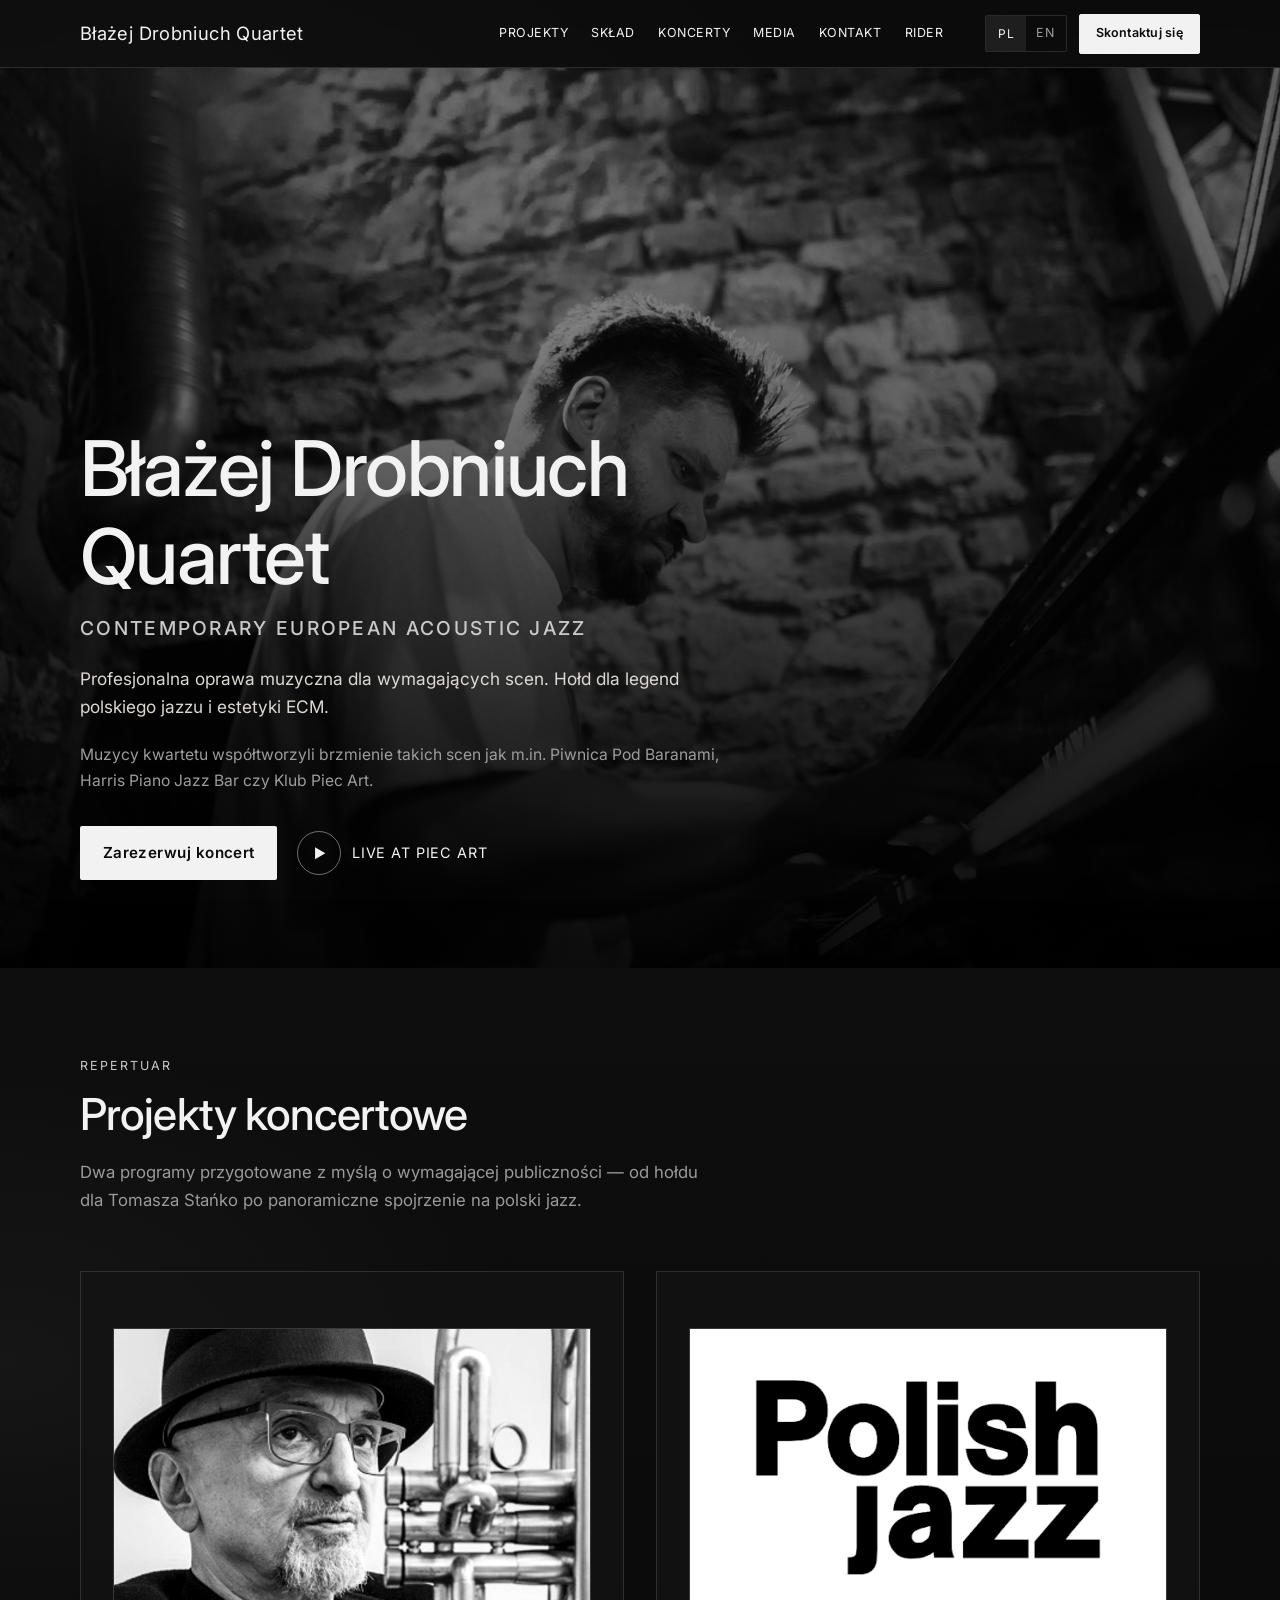
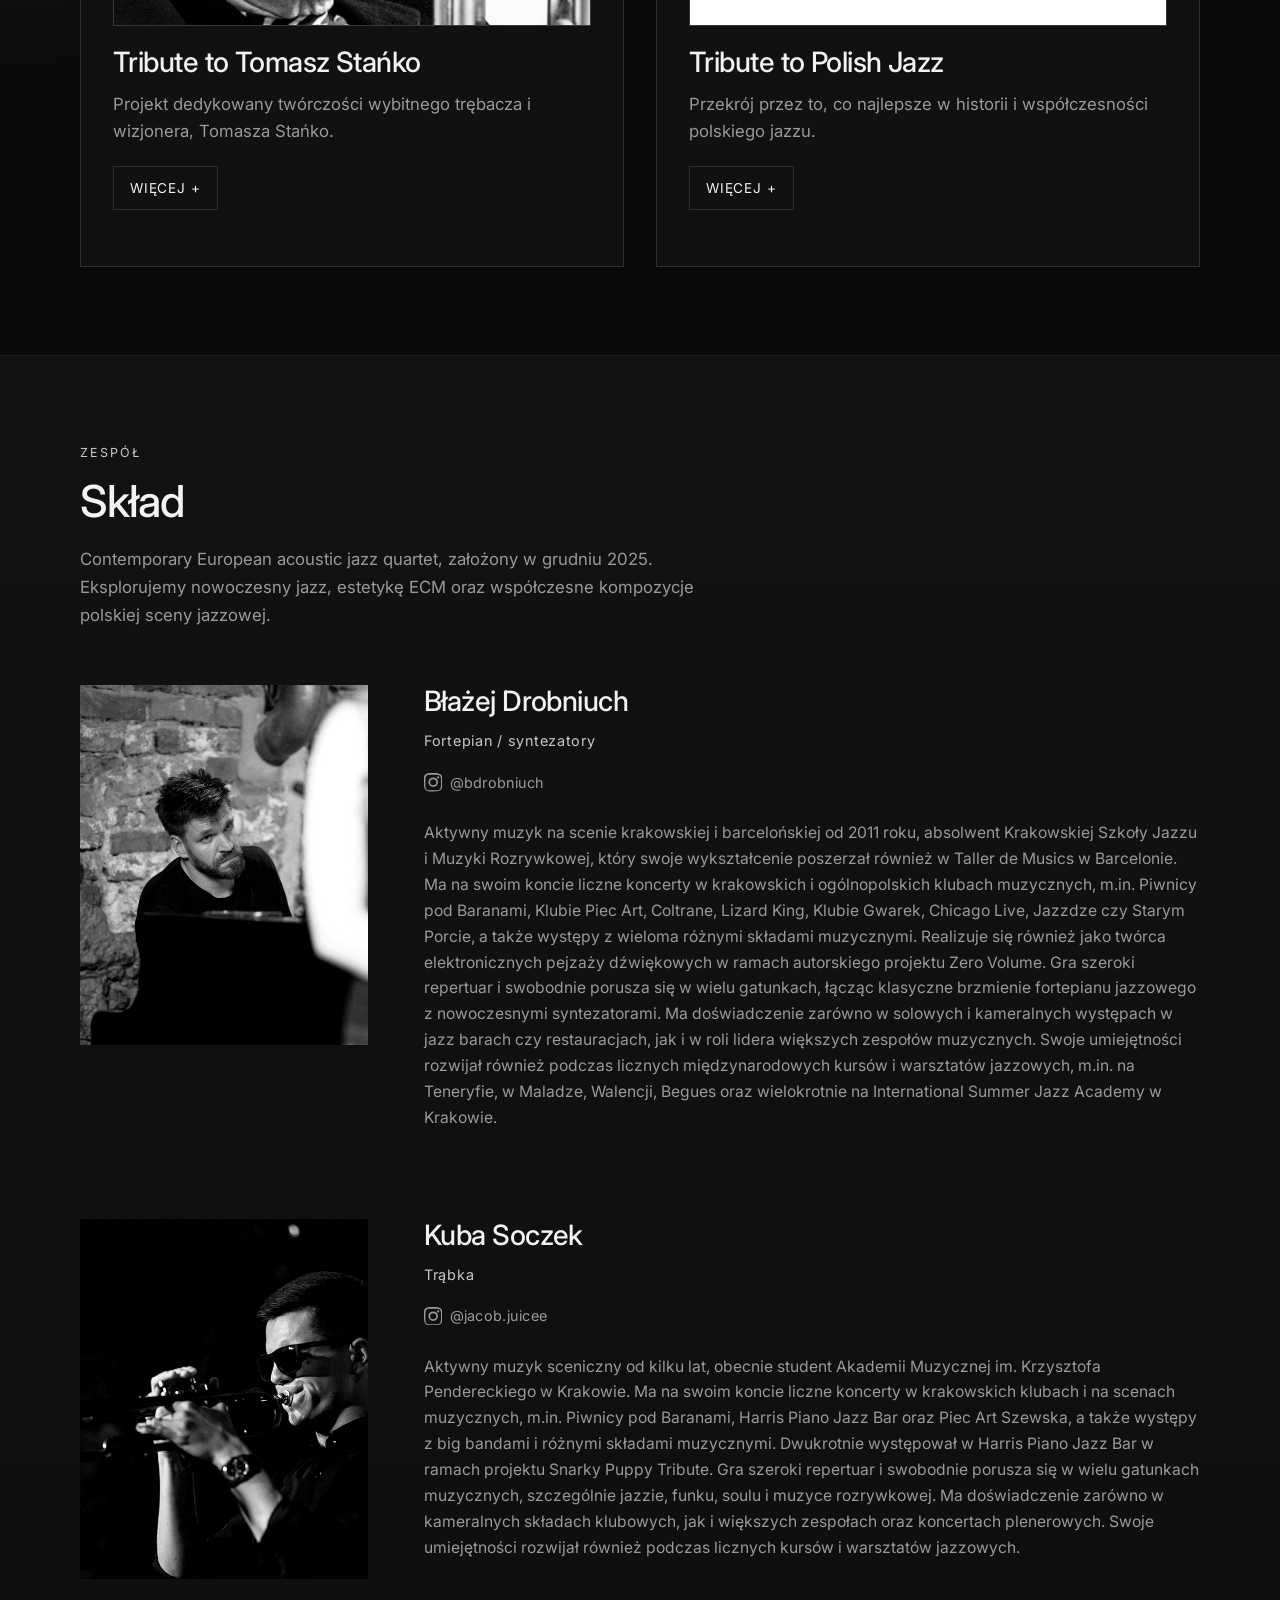
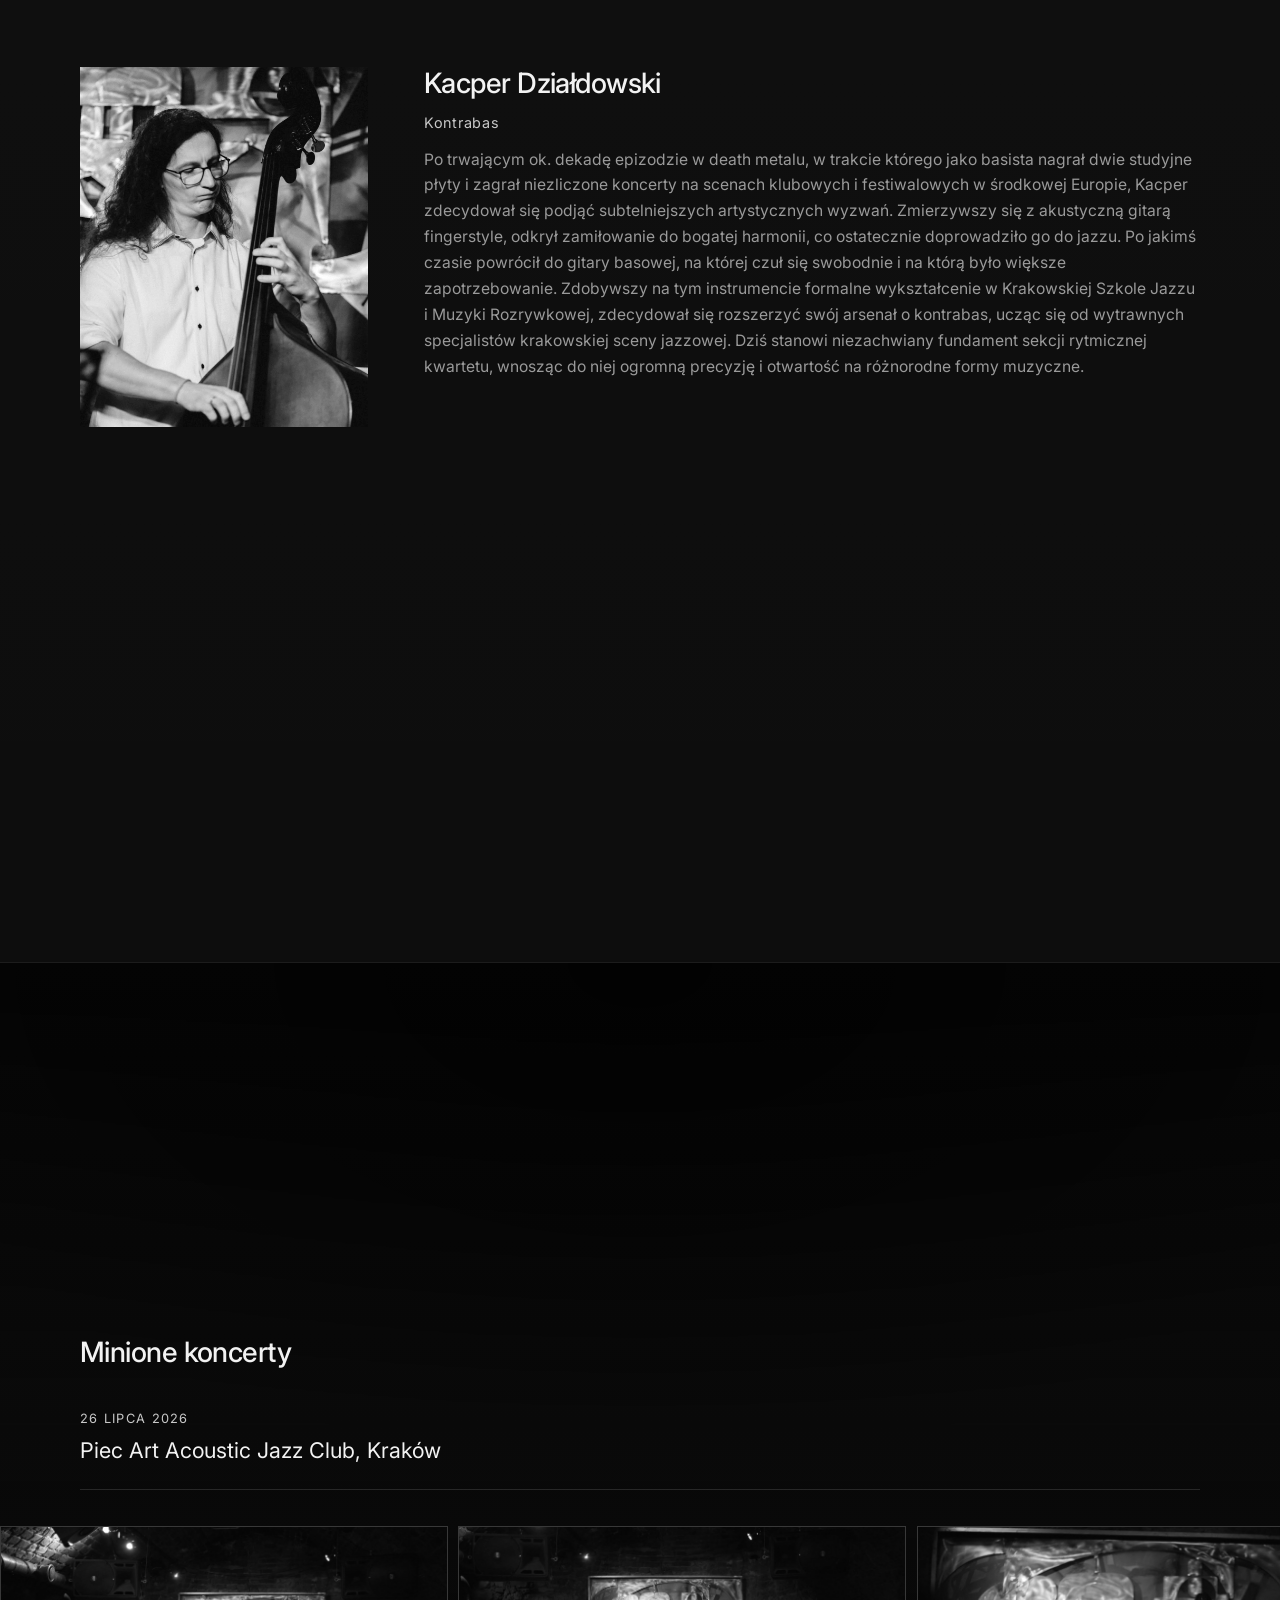
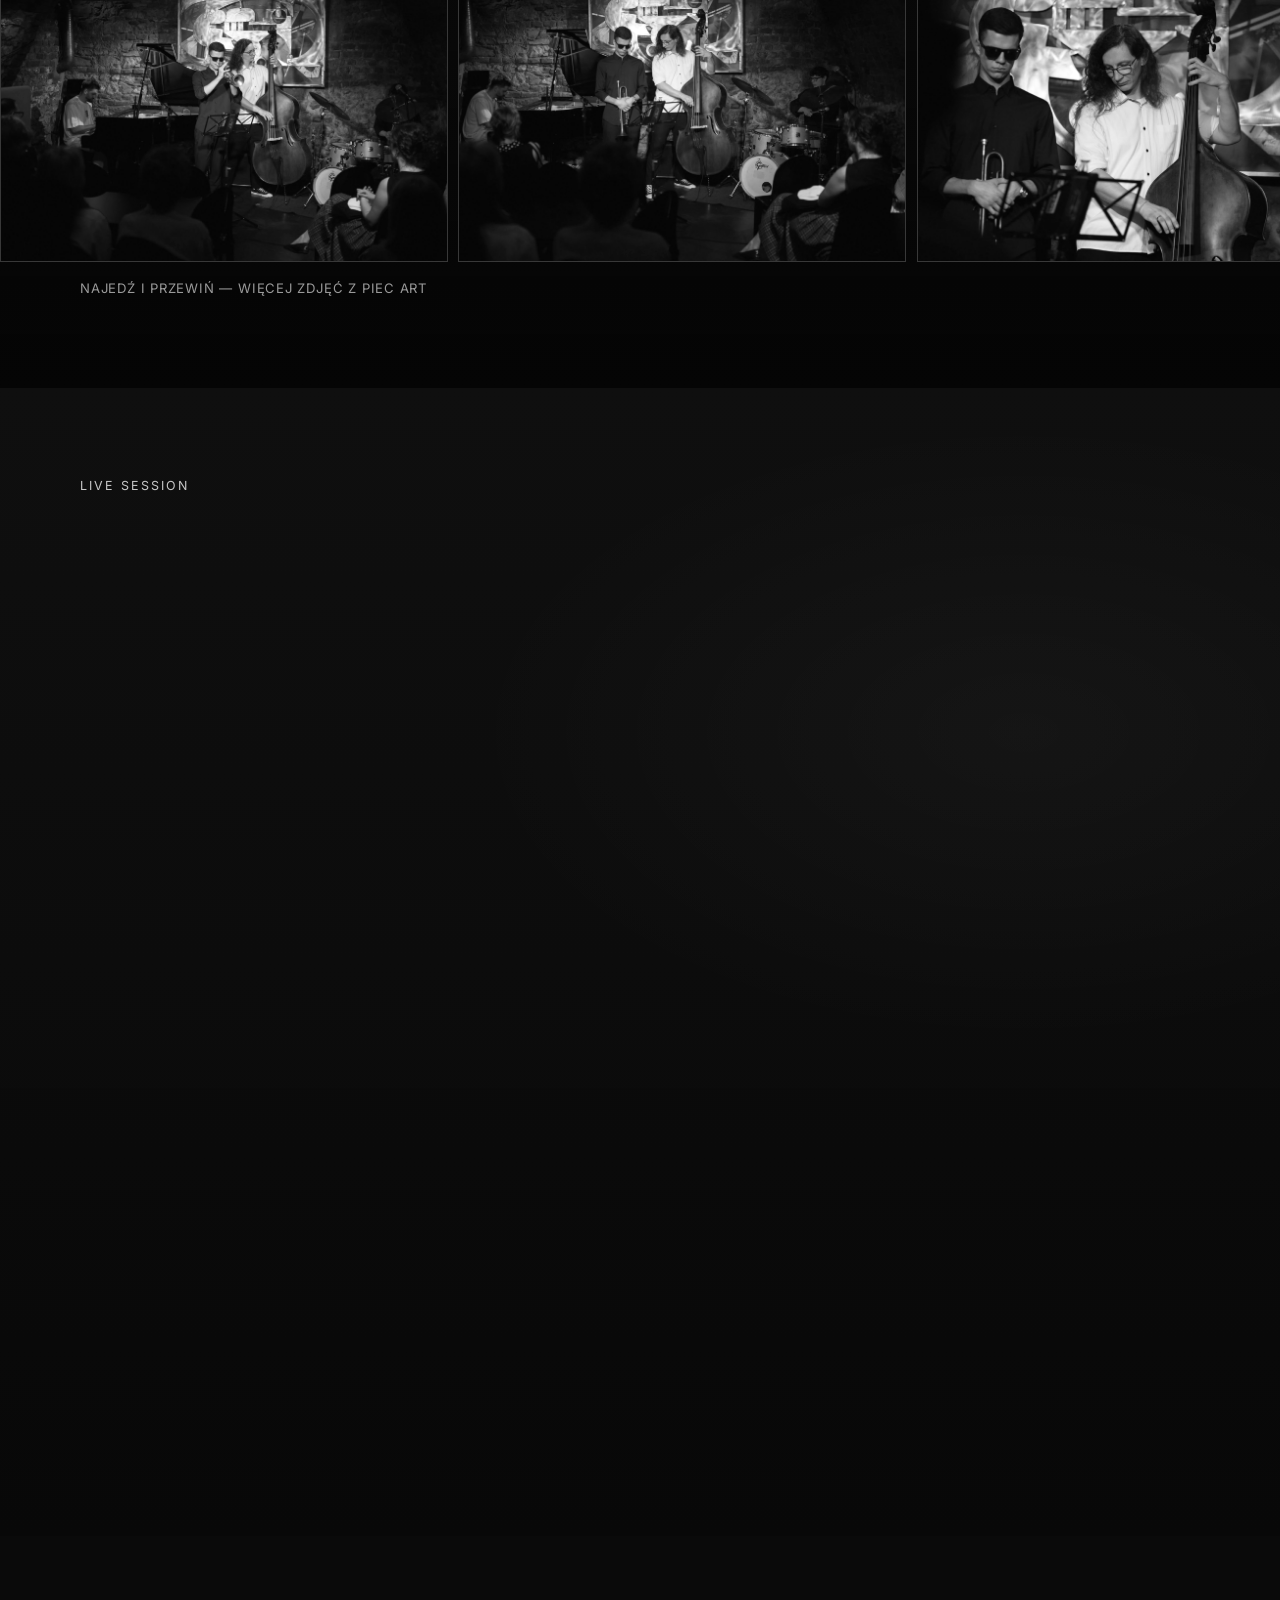
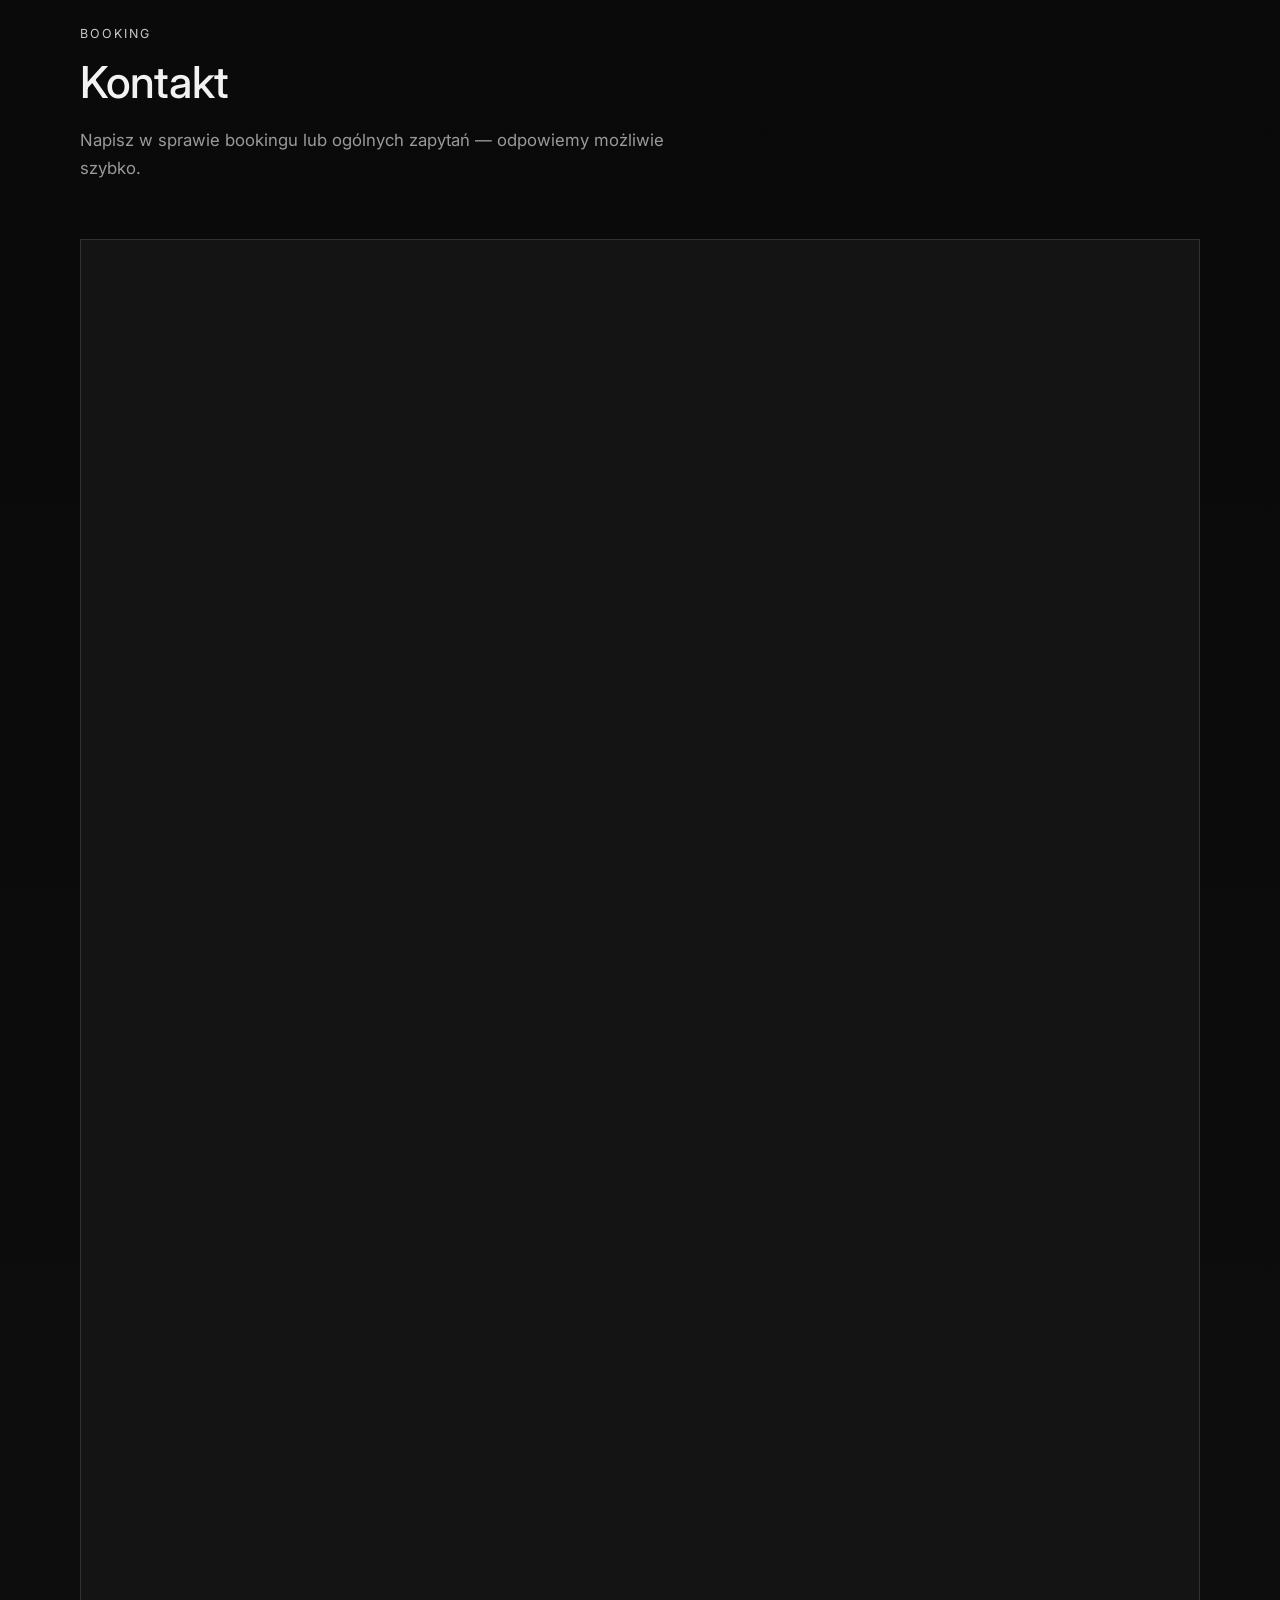
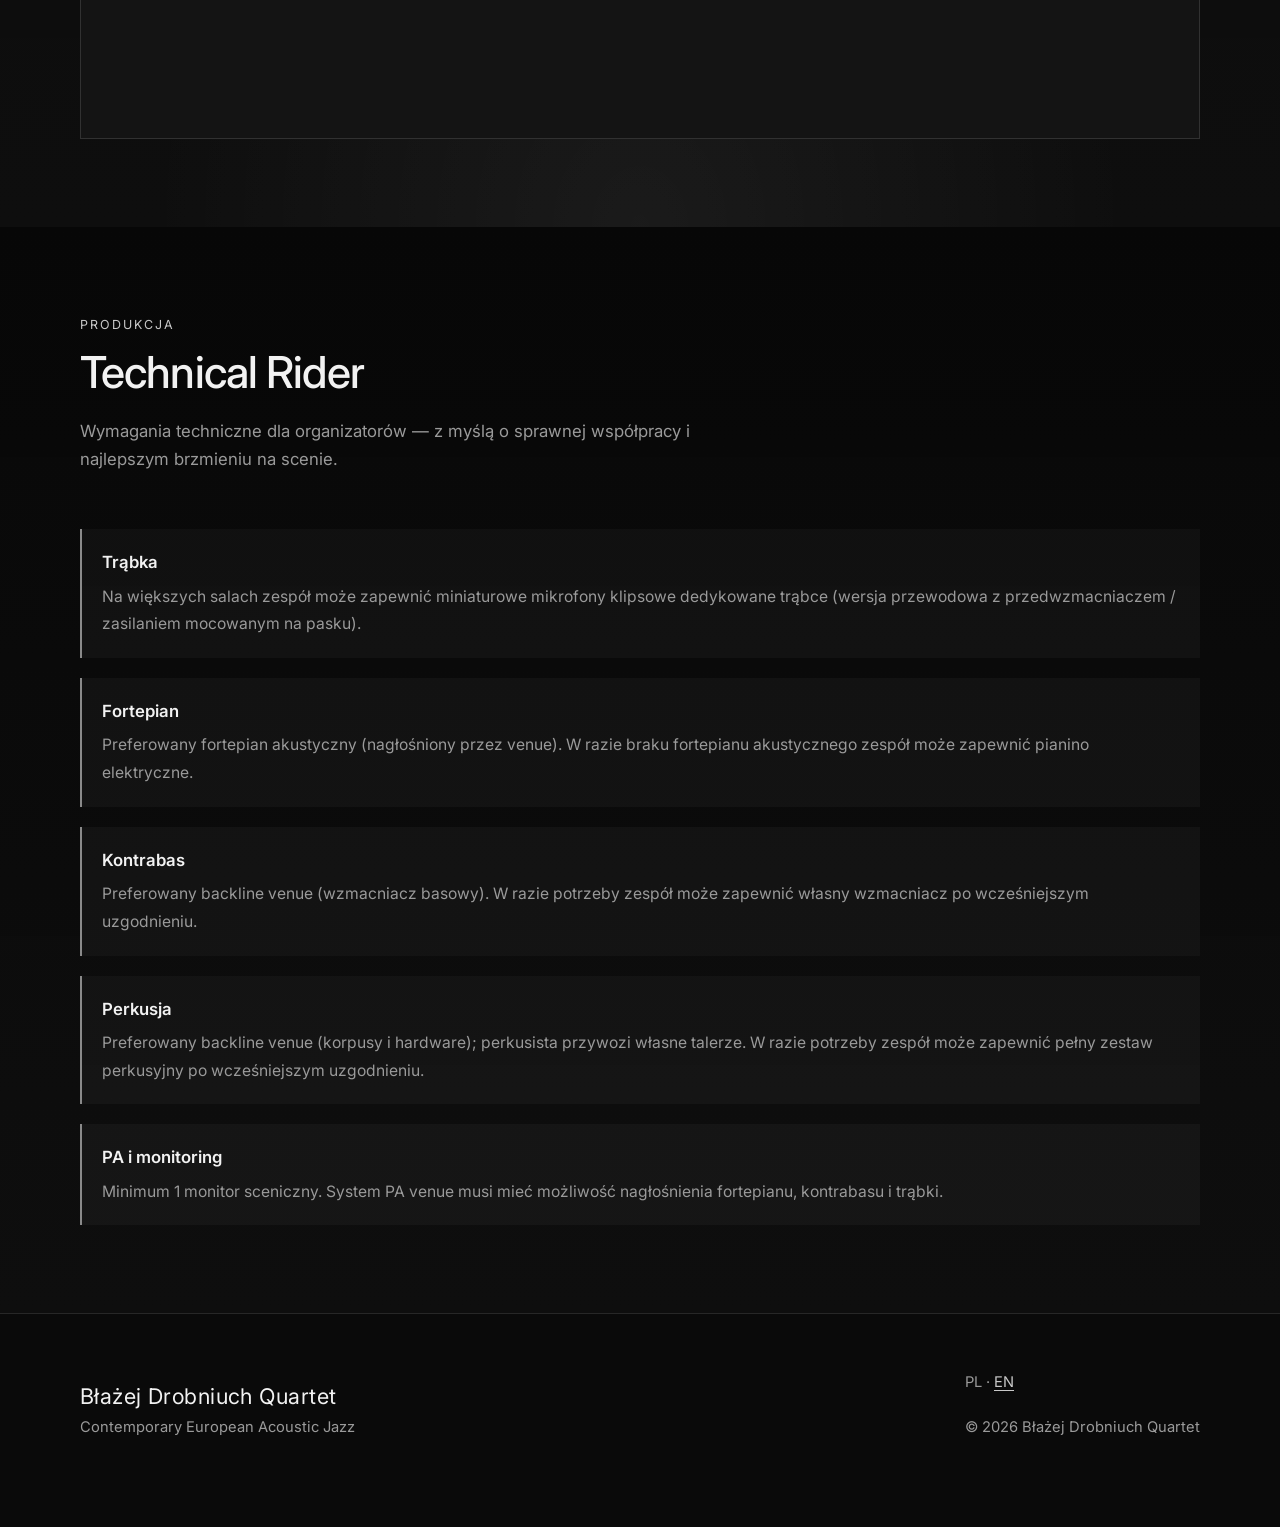
==== commit 141b2b25: "added value proposition options" ====
--- a/index.html
+++ b/index.html
@@ -180,6 +180,11 @@
                   wymagającej publiczności, ceniącej głębię i emocjonalny
                   przekaz w muzyce improwizowanej.
                 </p>
+                <p class="project__option">
+                  <strong>Konferansjerka (opcja na życzenie)</strong>
+                  Koncert wzbogacony o anegdoty z życia Tomasza Stańki i historie
+                  jego utworów, co buduje świetną więź z publicznością.
+                </p>
               </div>
             </article>
 
@@ -220,6 +225,12 @@
                   mistrzów polskiej sceny: Marcina Wasilewskiego, Macieja Obary
                   i Tomasza Stańko. Koncert ten to fascynująca podróż łącząca
                   tradycję z nowoczesnym, europejskim brzmieniem.
+                </p>
+                <p class="project__option">
+                  <strong>Konferansjerka (opcja na życzenie)</strong>
+                  Koncert przeplatany opowieściami o legendach polskiego jazzu i
+                  kontekstem ich kompozycji, tworzący unikalne,
+                  edukacyjno-artystyczne doświadczenie.
                 </p>
               </div>
             </article>
--- a/css/style.css
+++ b/css/style.css
@@ -807,6 +807,26 @@
   display: block;
 }
 
+.project__option {
+  margin-top: var(--space-md);
+  padding: var(--space-md);
+  border-left: 2px solid var(--accent-deep);
+  background: rgba(255, 255, 255, 0.03);
+  color: var(--text-muted);
+  font-size: 0.95rem;
+}
+
+.project__option strong {
+  display: block;
+  margin-bottom: 0.35rem;
+  font-family: var(--font-display);
+  font-size: 0.82rem;
+  font-weight: 600;
+  letter-spacing: 0.06em;
+  text-transform: uppercase;
+  color: var(--text);
+}
+
 .project__toggle {
   background: transparent;
   border: 1px solid var(--line);
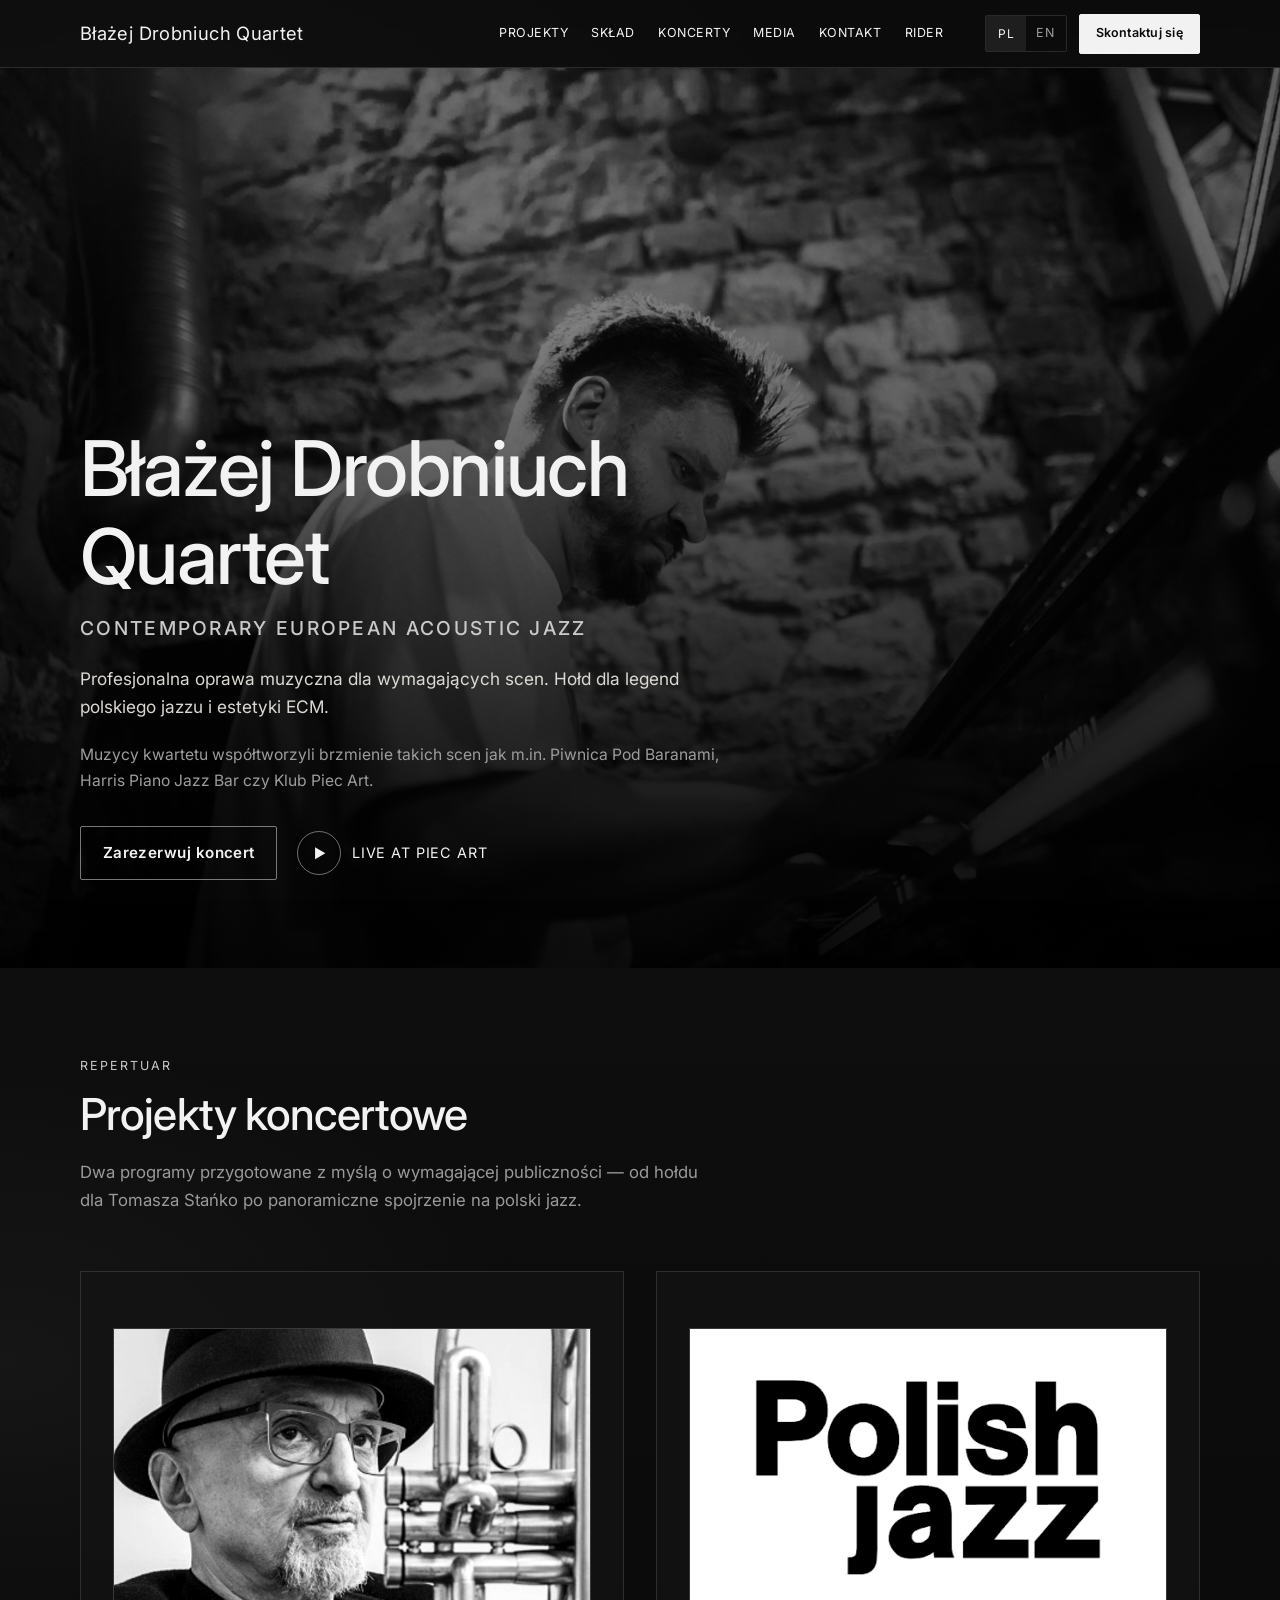
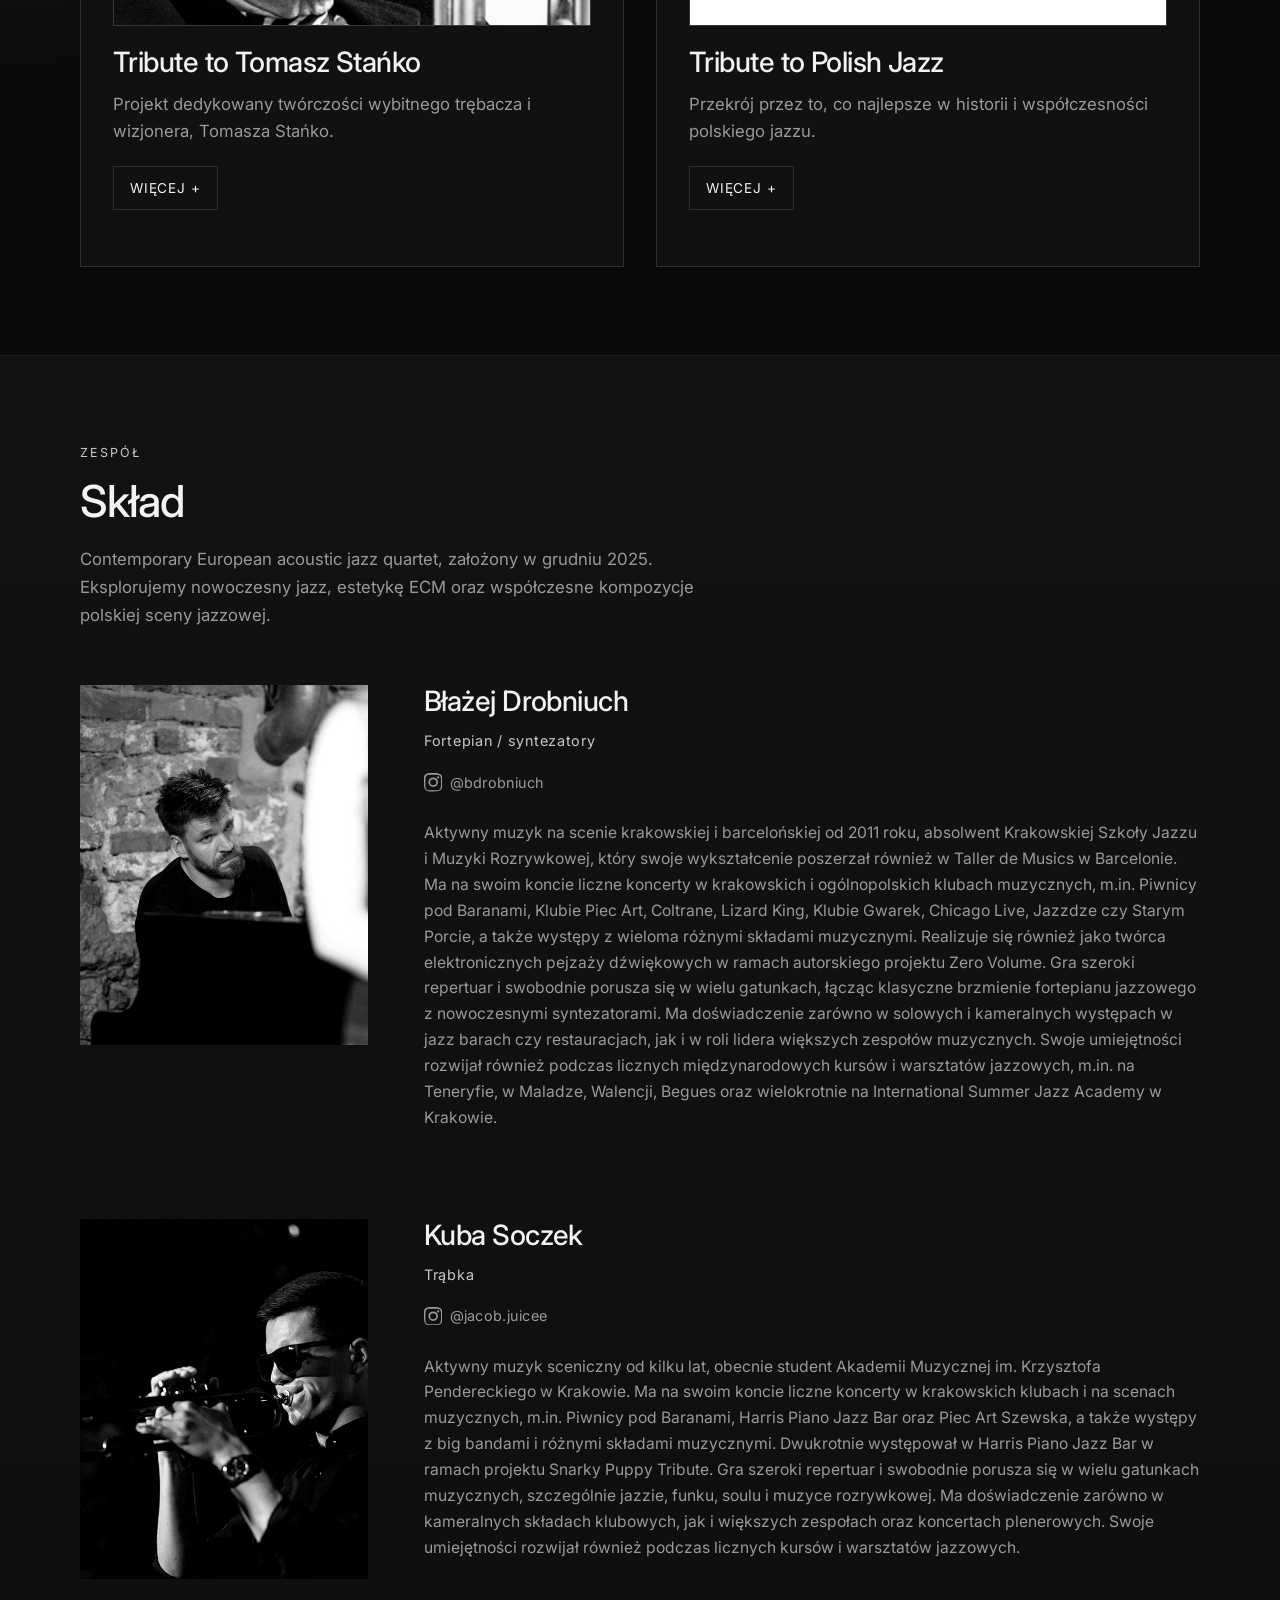
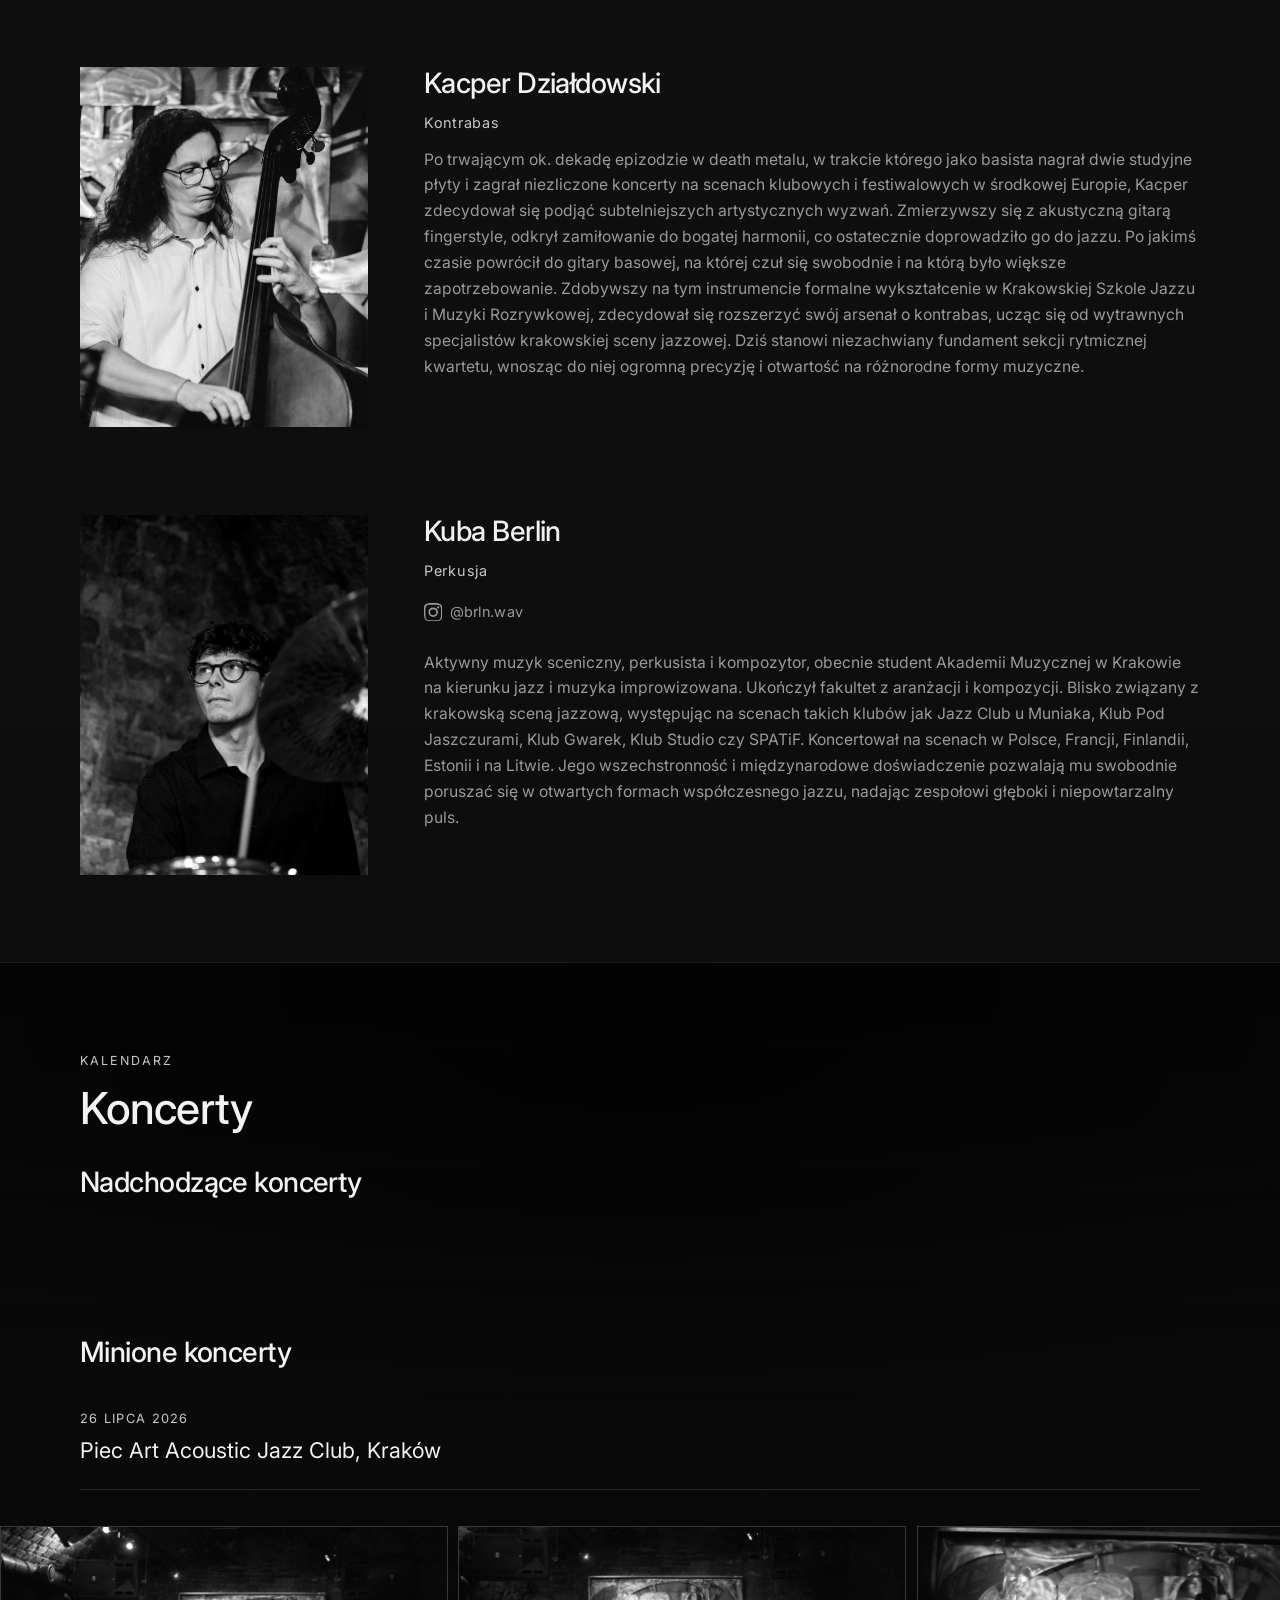
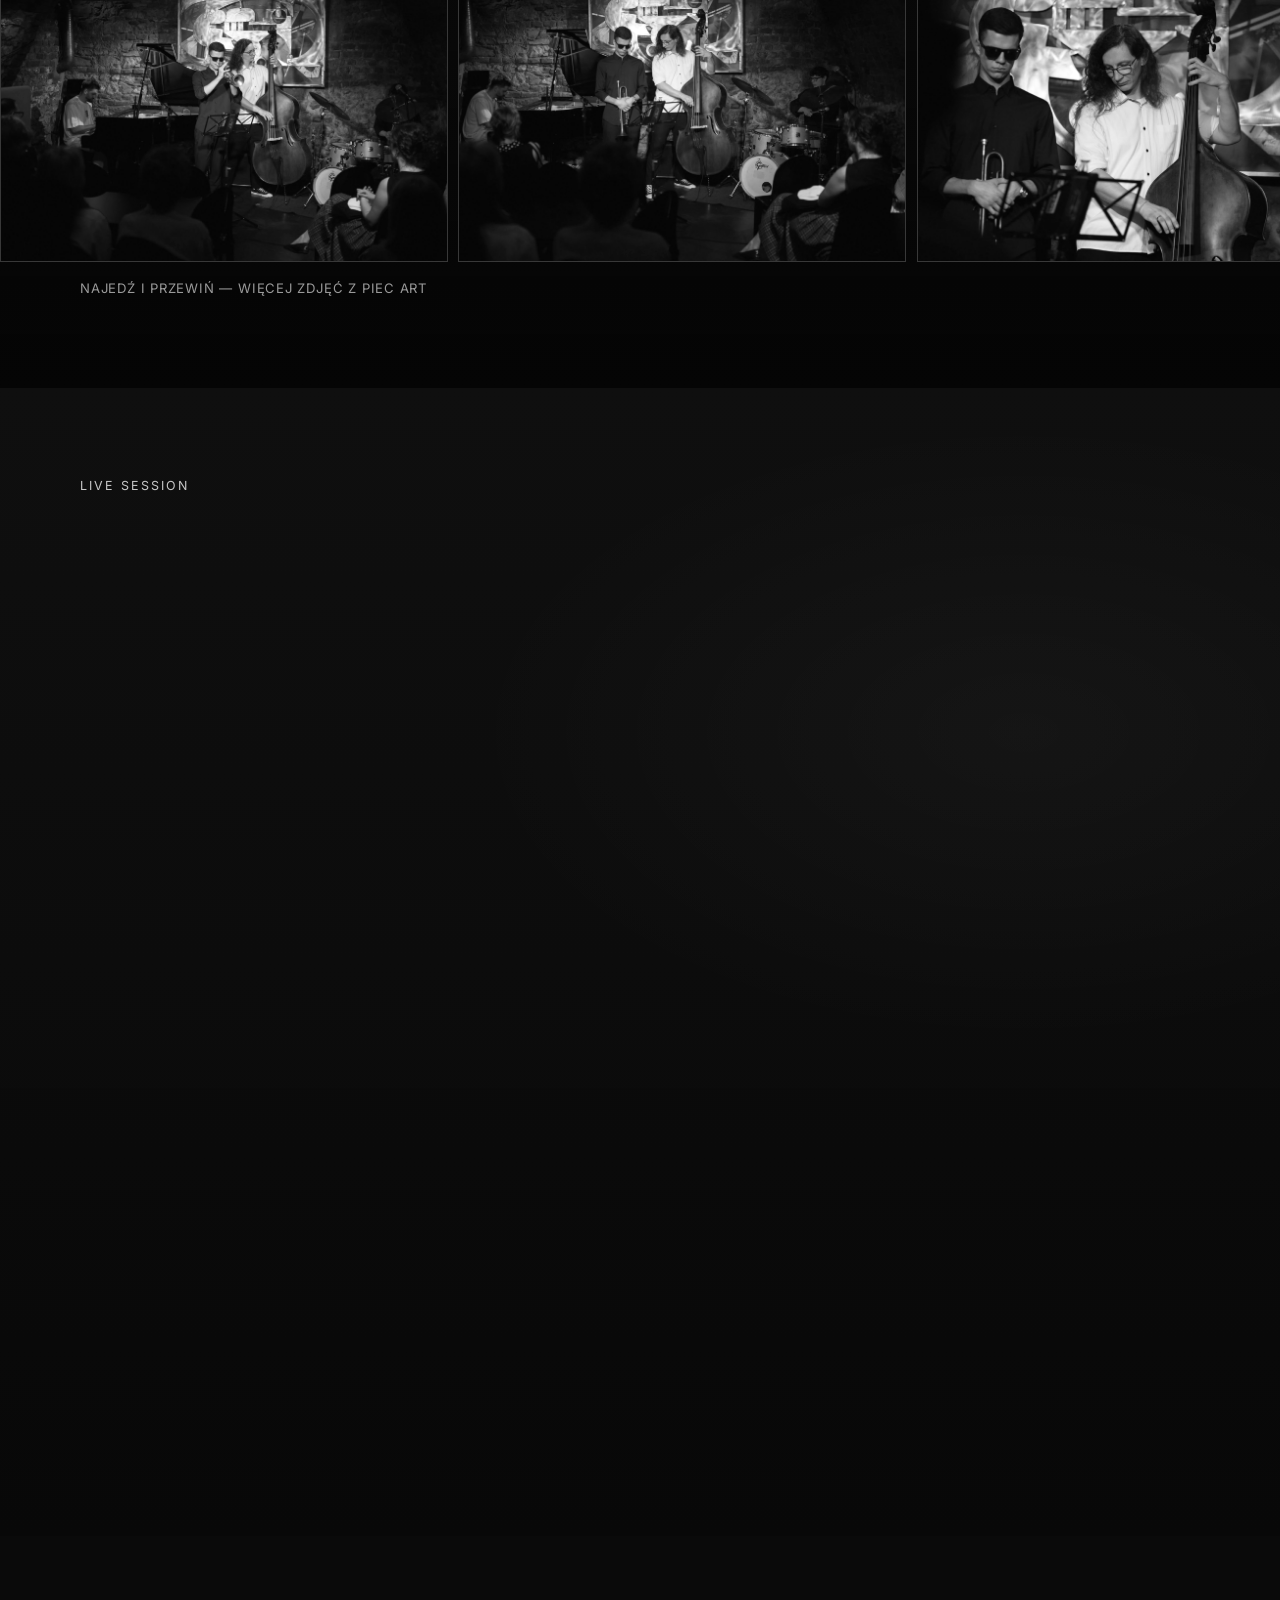
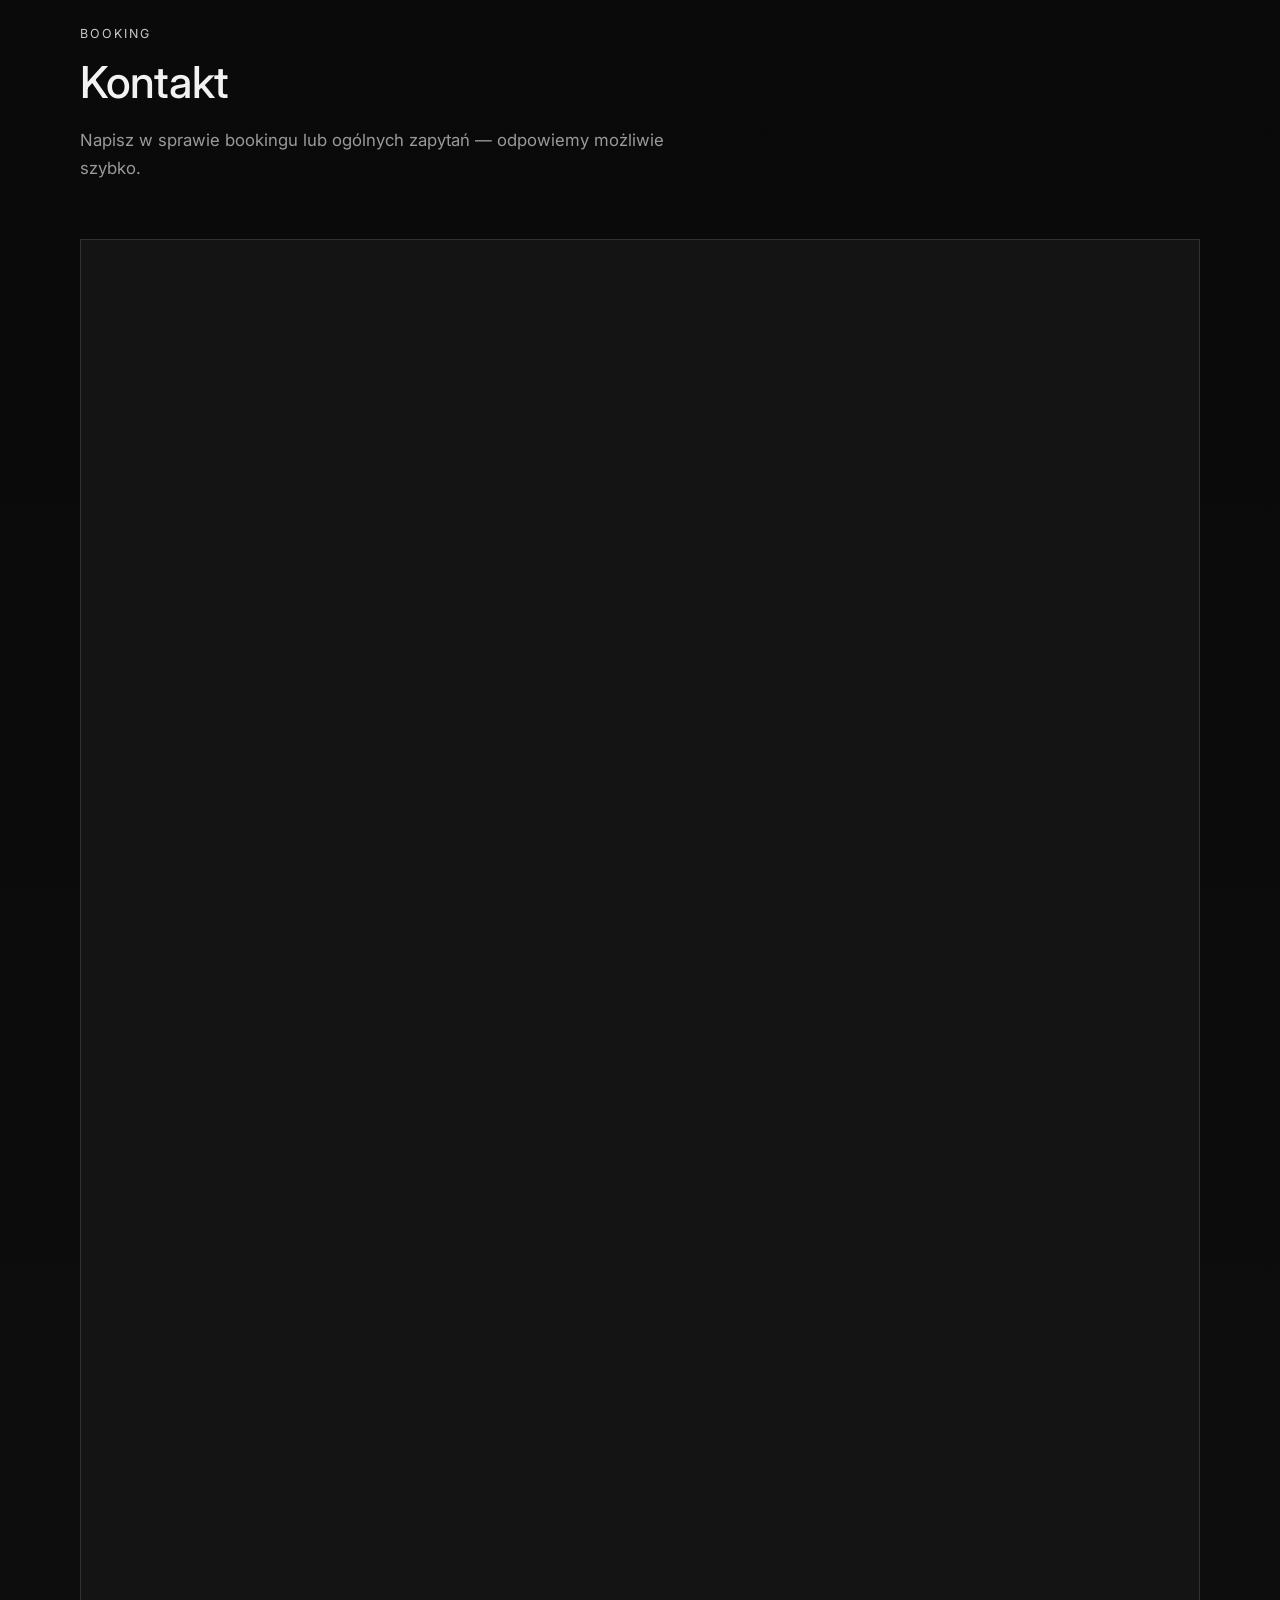
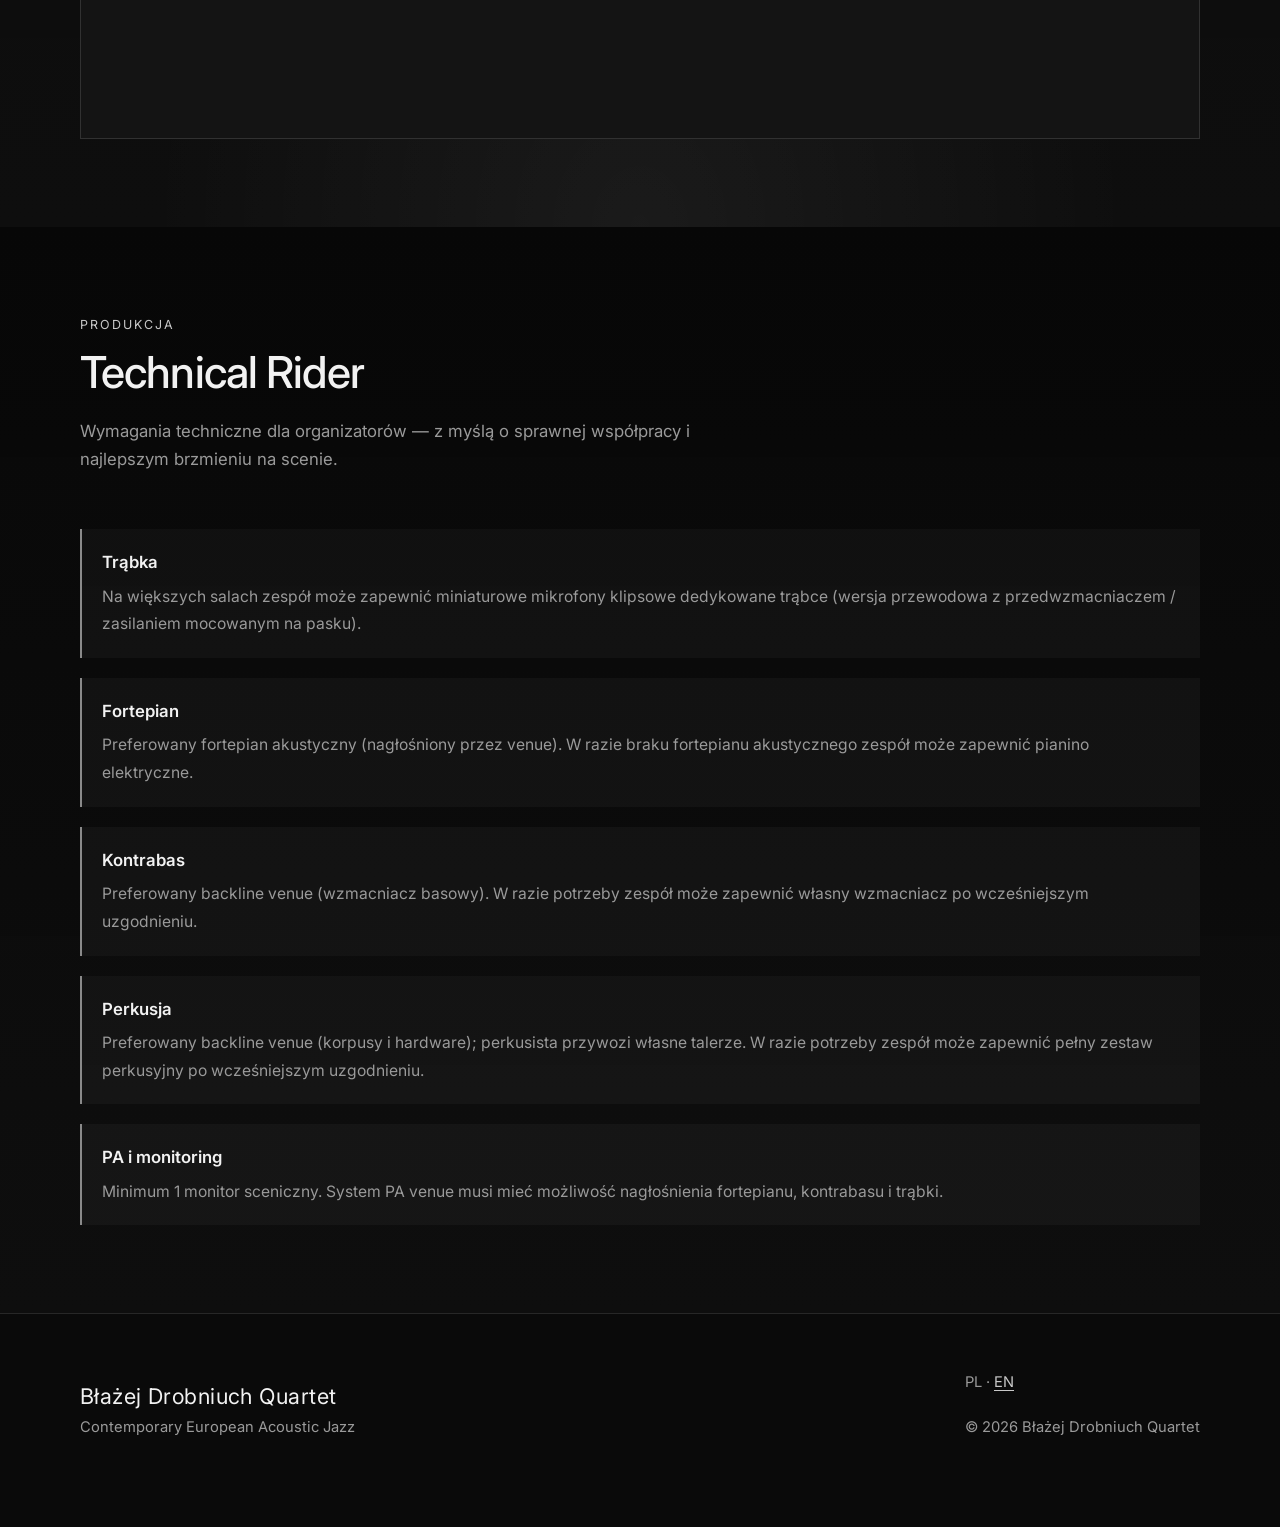
==== commit 6c3345eb: "hero button styling improved" ====
--- a/index.html
+++ b/index.html
@@ -120,7 +120,7 @@
             Piwnica Pod Baranami, Harris Piano Jazz Bar czy Klub Piec Art.
           </p>
           <div class="hero__actions">
-            <a class="btn btn--primary" href="#kontakt">Zarezerwuj koncert</a>
+            <a class="btn btn--ghost" href="#kontakt">Zarezerwuj koncert</a>
             <a class="hero__play" href="#media" aria-label="Odtwórz nagrania live z Piec Art">
               <span class="hero__play-icon" aria-hidden="true">
                 <svg viewBox="0 0 12 14" xmlns="http://www.w3.org/2000/svg">
--- a/css/style.css
+++ b/css/style.css
@@ -510,11 +510,13 @@
 .btn--ghost {
   background: transparent;
   color: var(--text);
-  border-color: rgba(235, 232, 226, 0.35);
-}
-
-.btn--ghost:hover {
-  border-color: var(--text);
+  border-color: rgba(255, 255, 255, 0.45);
+}
+
+.btn--ghost:hover,
+.btn--ghost:focus-visible {
+  border-color: var(--accent);
+  background: var(--accent-wash);
   color: var(--text);
 }
 
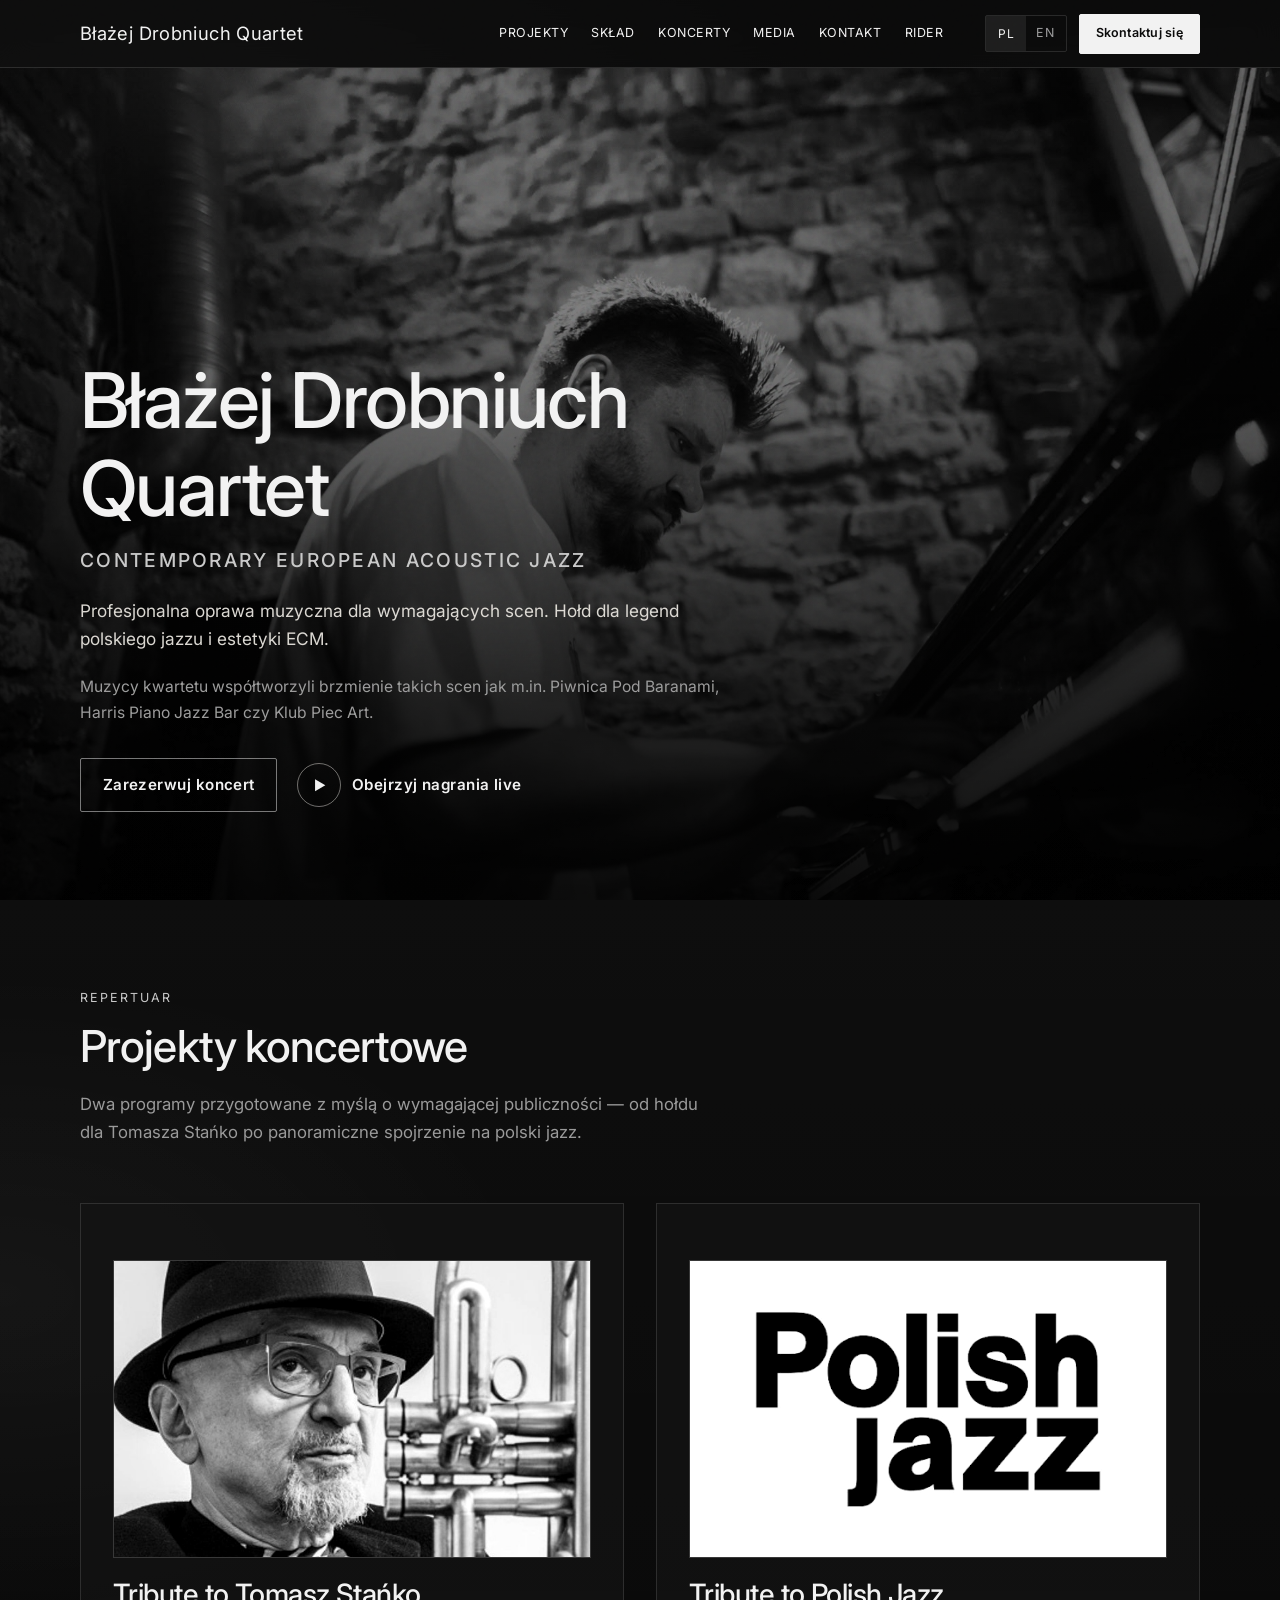
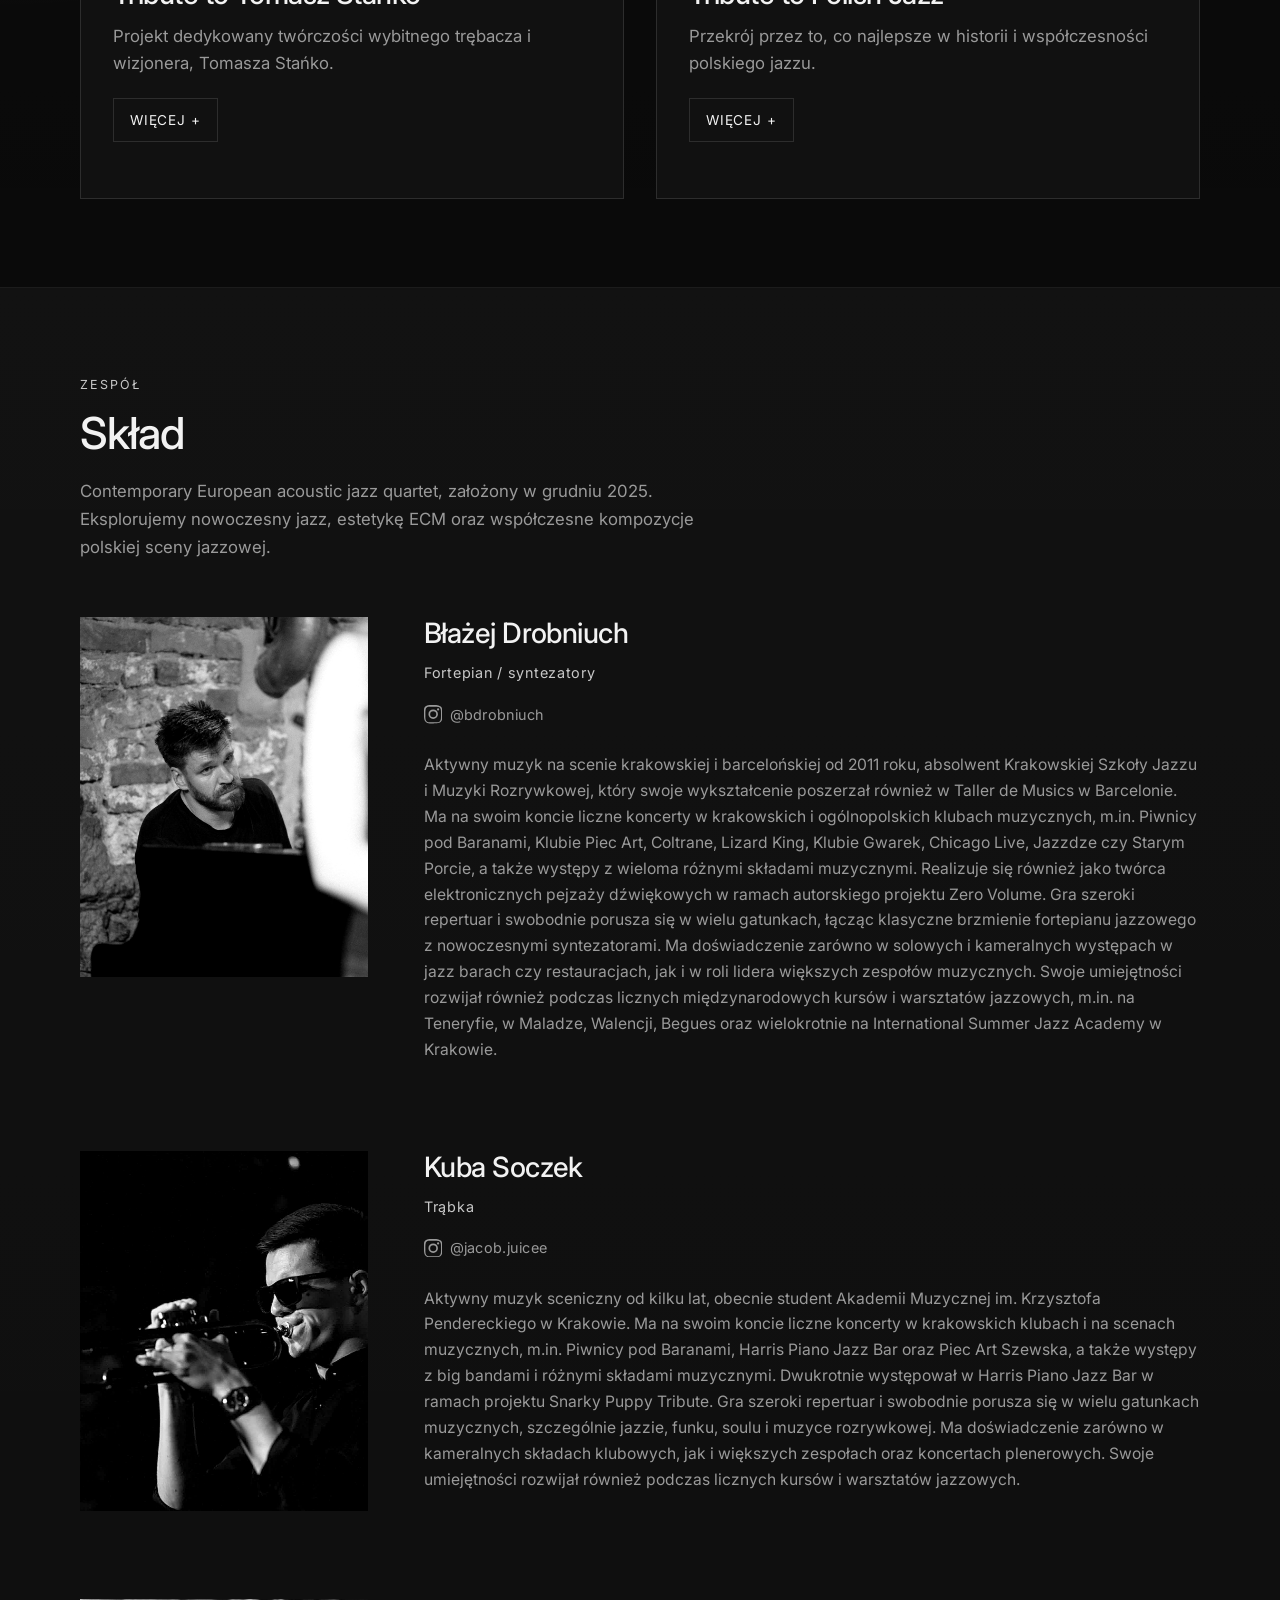
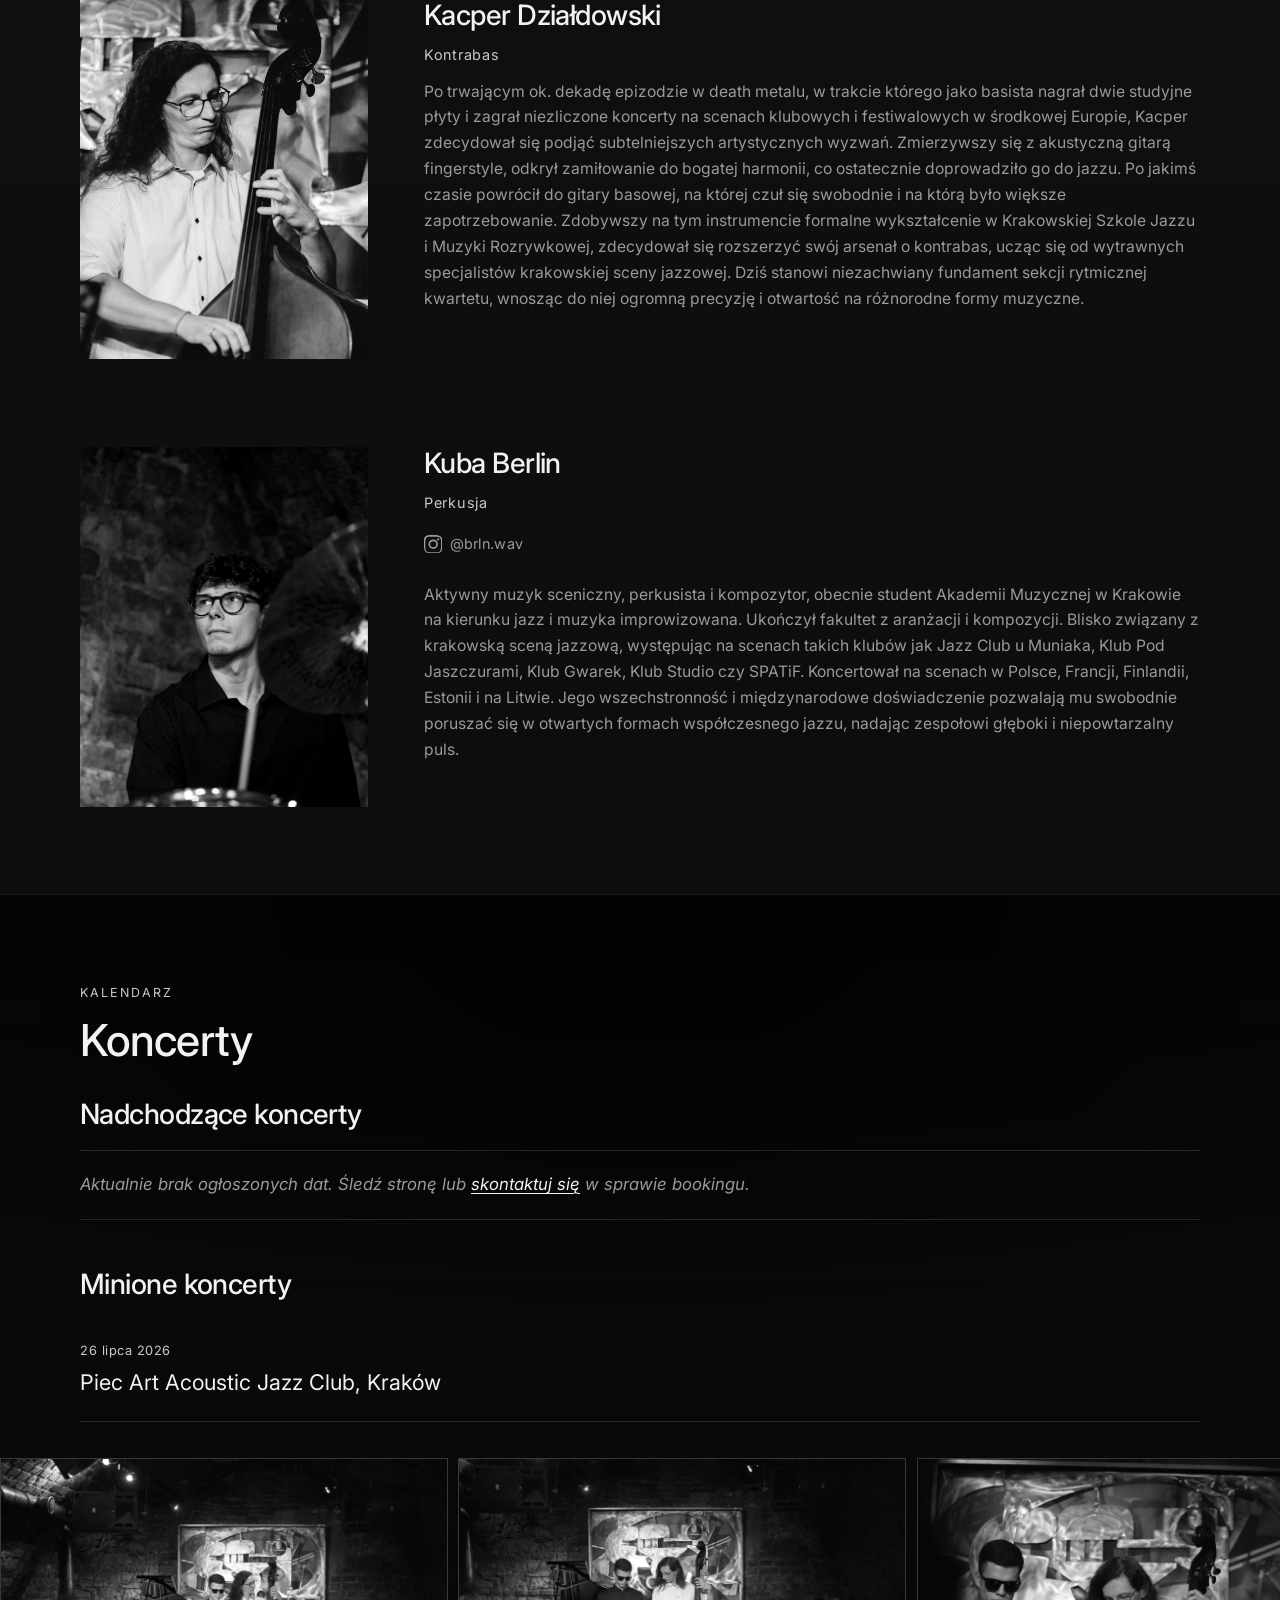
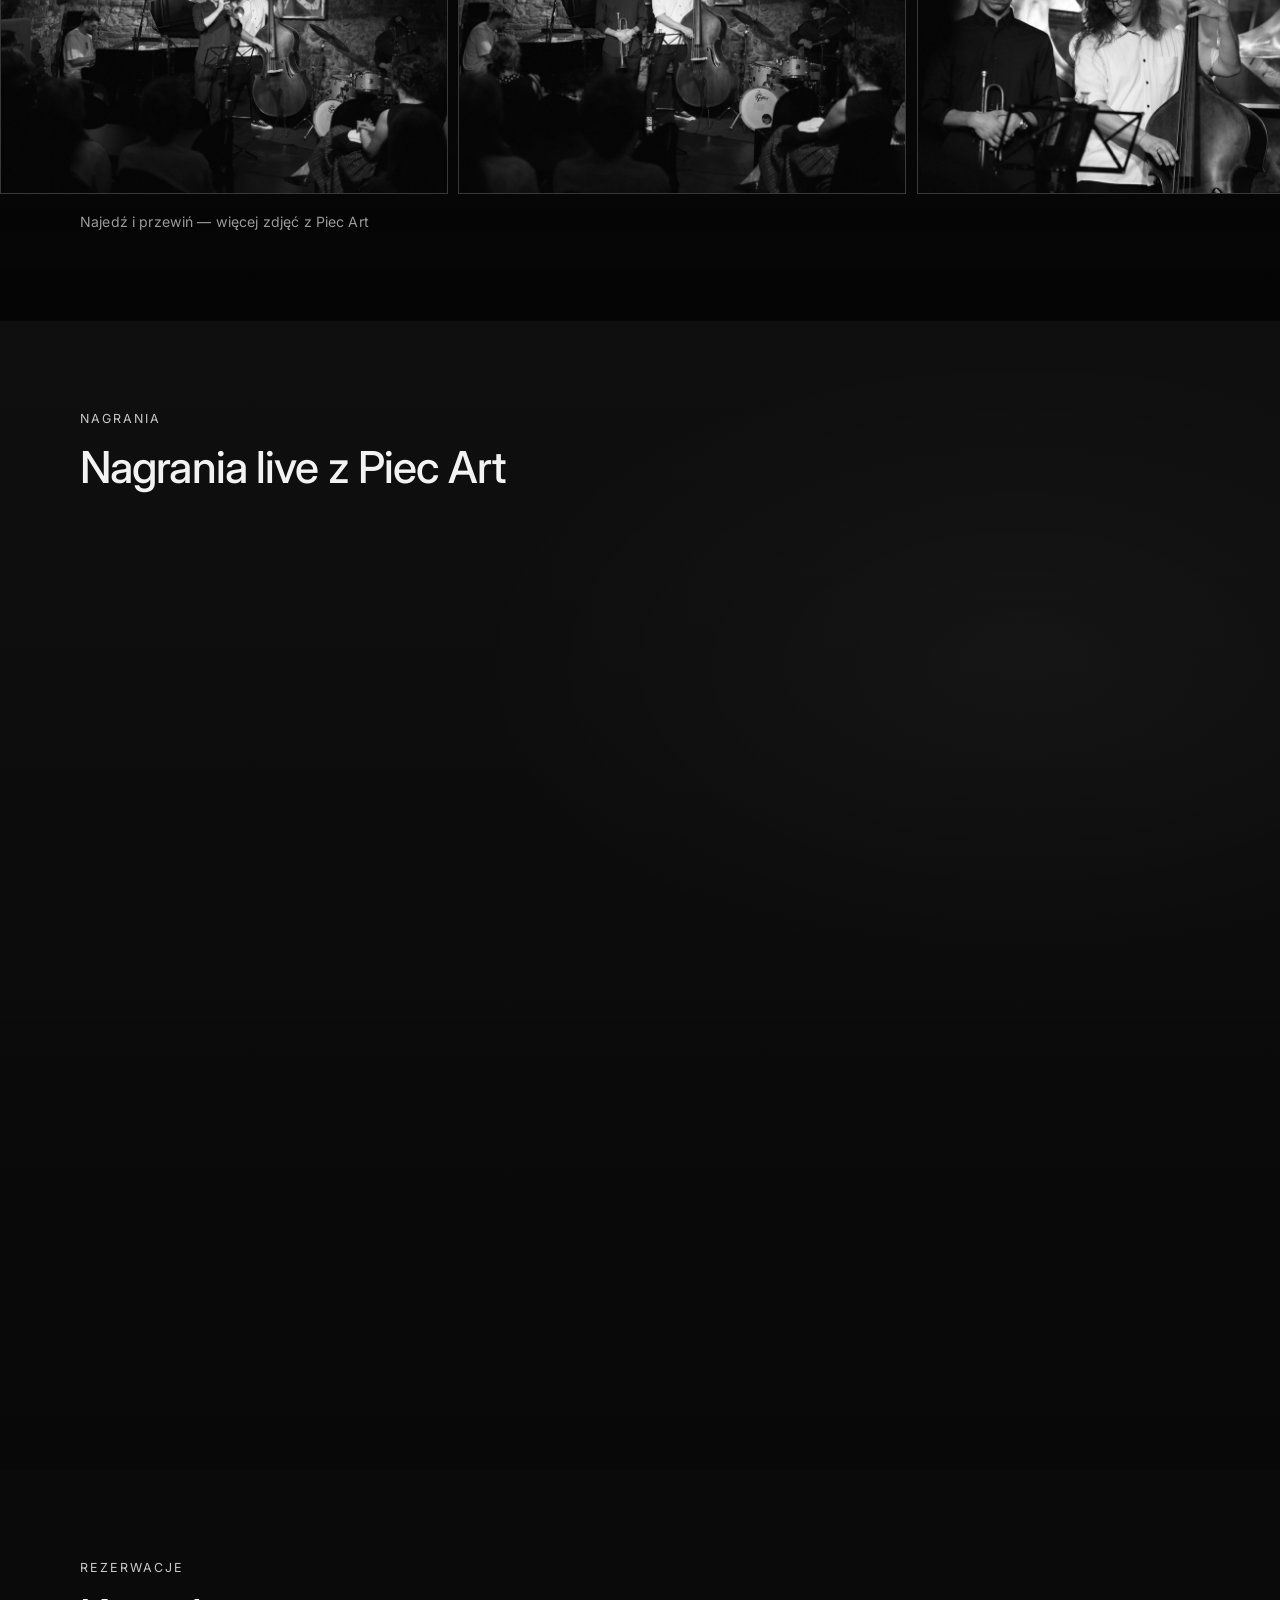
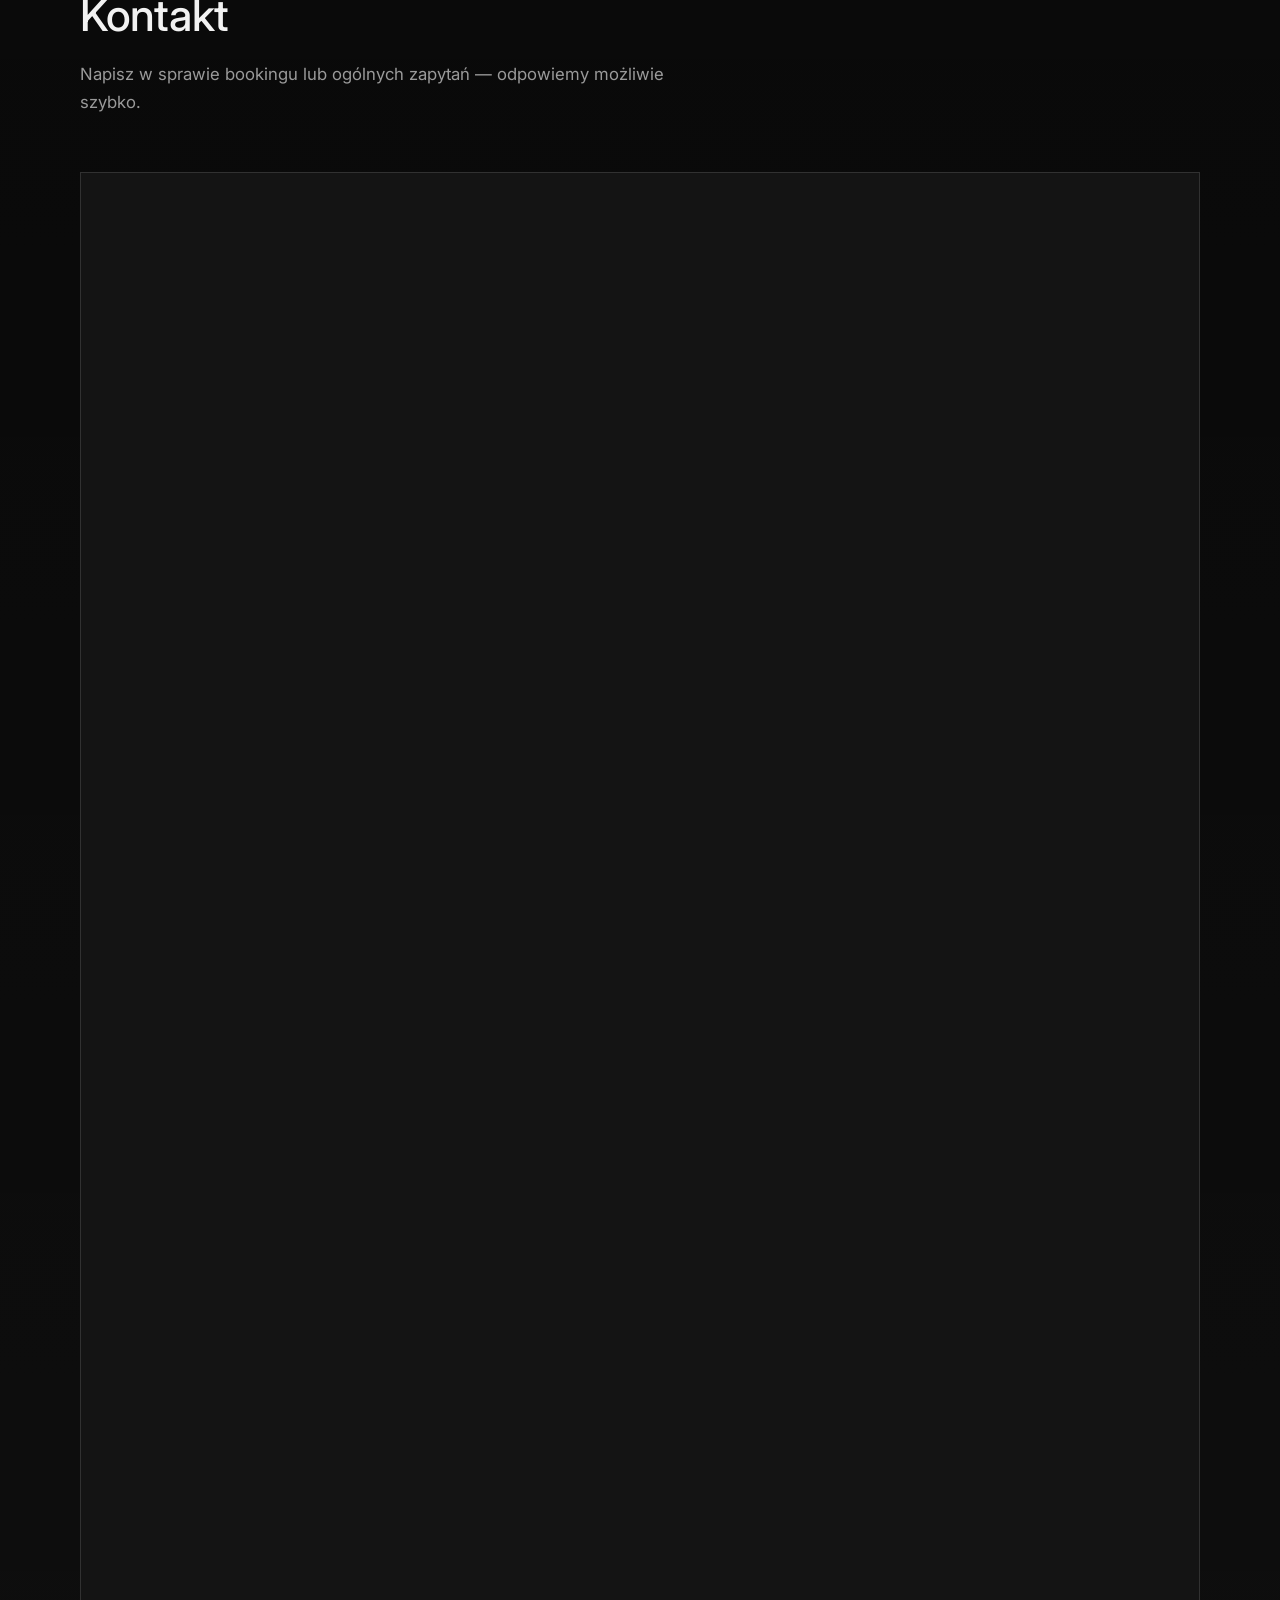
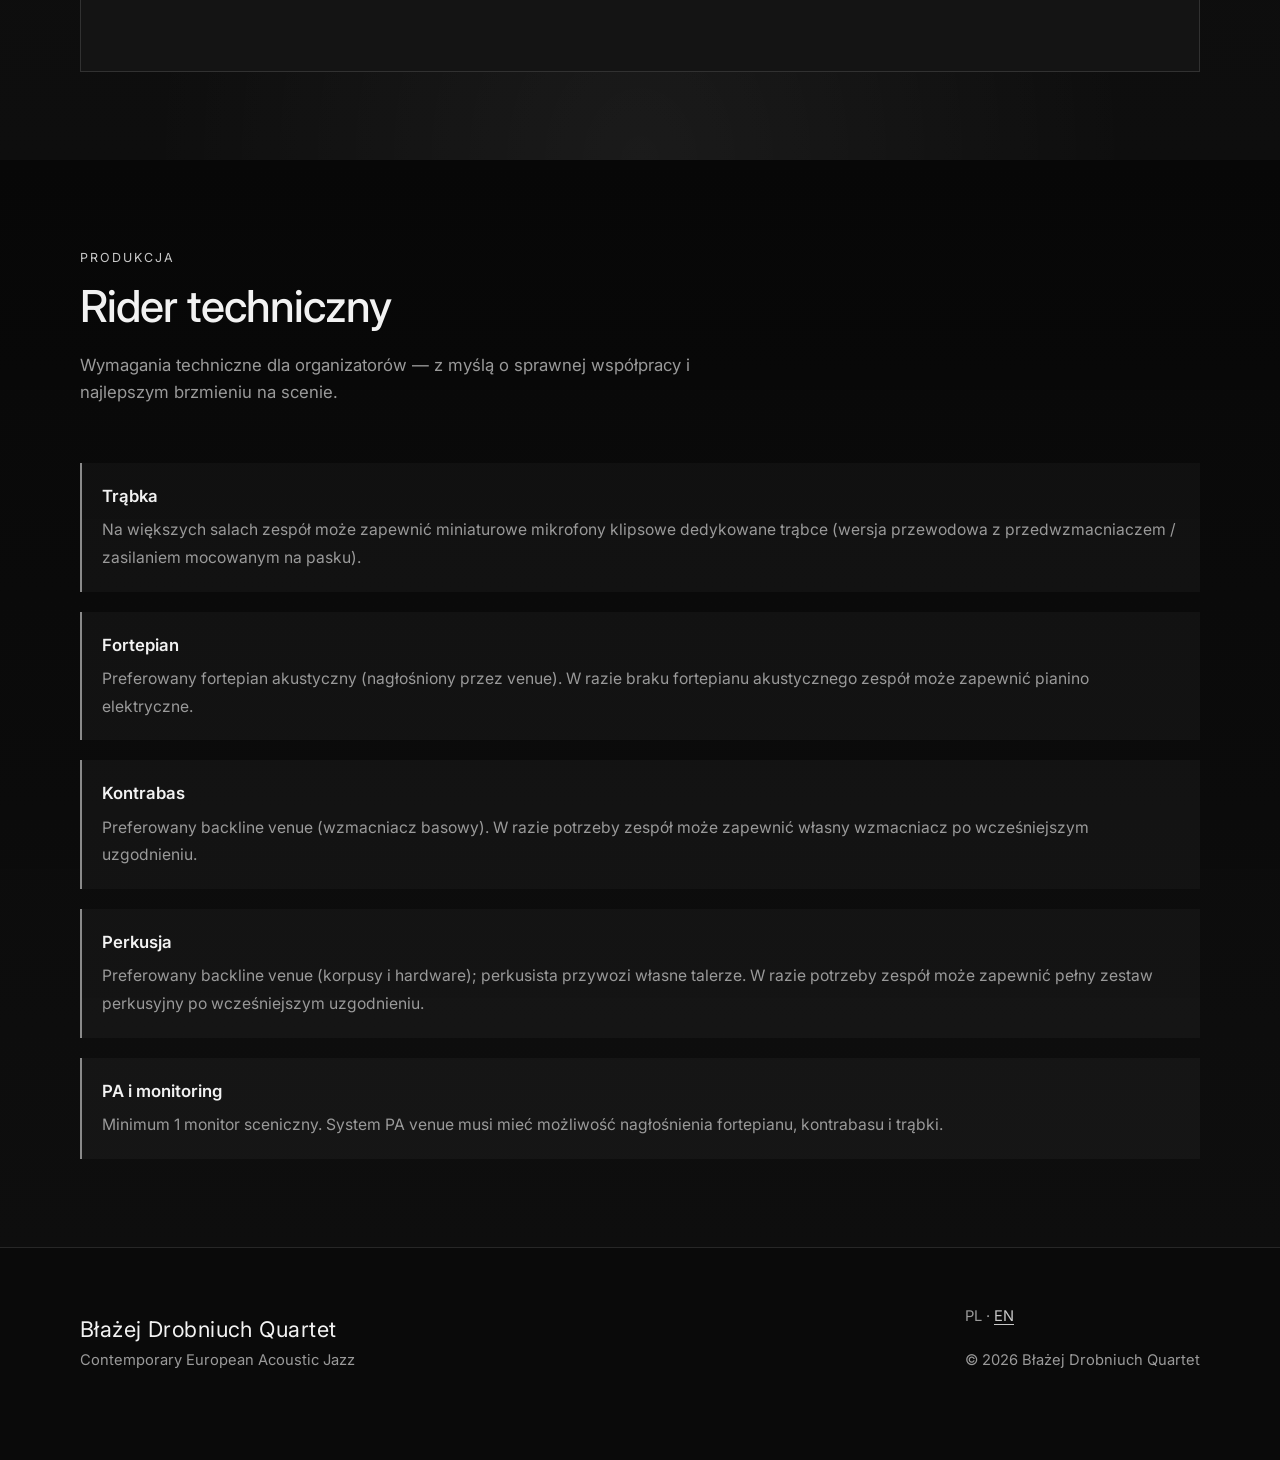
==== commit e014378f: "some UX tweaks" ====
--- a/index.html
+++ b/index.html
@@ -121,13 +121,13 @@
           </p>
           <div class="hero__actions">
             <a class="btn btn--ghost" href="#kontakt">Zarezerwuj koncert</a>
-            <a class="hero__play" href="#media" aria-label="Odtwórz nagrania live z Piec Art">
+            <a class="hero__play" href="#media" aria-label="Obejrzyj nagrania live z koncertu w Piec Art">
               <span class="hero__play-icon" aria-hidden="true">
                 <svg viewBox="0 0 12 14" xmlns="http://www.w3.org/2000/svg">
                   <path d="M1 1.2v11.6L11 7 1 1.2z" />
                 </svg>
               </span>
-              Live at Piec Art
+              Obejrzyj nagrania live
             </a>
           </div>
         </div>
@@ -433,8 +433,8 @@
 
           <h3 class="reveal" style="margin-top: 2rem">Nadchodzące koncerty</h3>
           <p class="empty-state reveal">
-            Aktualnie brak ogłoszonych dat. Śledź stronę lub skontaktuj się w
-            sprawie bookingu.
+            Aktualnie brak ogłoszonych dat. Śledź stronę lub
+            <a href="#kontakt">skontaktuj się</a> w sprawie bookingu.
           </p>
 
           <h3 class="reveal" style="margin-top: 3rem">Minione koncerty</h3>
@@ -470,8 +470,8 @@
 
       <section id="media" class="section section--alt" aria-labelledby="media-heading">
         <div class="section__inner">
-          <span class="section__eyebrow reveal">Live Session</span>
-          <h2 id="media-heading" class="reveal">Media — Live at Piec Art</h2>
+          <span class="section__eyebrow reveal">Nagrania</span>
+          <h2 id="media-heading" class="reveal">Nagrania live z Piec Art</h2>
           <p class="section__intro reveal">
             Nagrania z występu w Piec Art Acoustic Jazz Club, Kraków.
           </p>
@@ -562,7 +562,7 @@
 
       <section id="kontakt" class="section" aria-labelledby="kontakt-heading">
         <div class="section__inner">
-          <span class="section__eyebrow reveal">Booking</span>
+          <span class="section__eyebrow reveal">Rezerwacje</span>
           <h2 id="kontakt-heading" class="reveal">Kontakt</h2>
           <p class="section__intro reveal">
             Napisz w sprawie bookingu lub ogólnych zapytań — odpowiemy możliwie
@@ -583,7 +583,7 @@
       <section id="rider" class="section section--alt" aria-labelledby="rider-heading">
         <div class="section__inner">
           <span class="section__eyebrow reveal">Produkcja</span>
-          <h2 id="rider-heading" class="reveal">Technical Rider</h2>
+          <h2 id="rider-heading" class="reveal">Rider techniczny</h2>
           <p class="section__intro reveal">
             Wymagania techniczne dla organizatorów — z myślą o sprawnej
             współpracy i najlepszym brzmieniu na scenie.
--- a/css/style.css
+++ b/css/style.css
@@ -527,8 +527,8 @@
 /* Hero */
 .hero {
   position: relative;
-  min-height: 100svh;
-  min-height: 100vh;
+  min-height: calc(100svh - var(--header-h));
+  min-height: calc(100vh - var(--header-h));
   display: grid;
   align-items: end;
   overflow: hidden;
@@ -578,7 +578,7 @@
   z-index: 1;
   width: min(100% - 2rem, var(--max));
   margin: 0 auto;
-  padding: calc(var(--header-h) + 2rem) 0 4rem;
+  padding: 2rem 0 4rem;
 }
 
 .hero__brand {
@@ -627,9 +627,9 @@
   margin-top: 0;
   color: var(--text);
   text-decoration: none;
-  font-size: 0.9rem;
-  letter-spacing: 0.06em;
-  text-transform: uppercase;
+  font-size: 0.95rem;
+  font-weight: 600;
+  letter-spacing: 0.03em;
 }
 
 .hero__play-icon {
@@ -962,6 +962,16 @@
   border-bottom: 1px solid var(--line);
 }
 
+.empty-state a {
+  color: var(--text);
+  text-underline-offset: 0.18em;
+}
+
+.empty-state a:hover,
+.empty-state a:focus-visible {
+  color: var(--accent);
+}
+
 .concert-item {
   display: grid;
   gap: 0.25rem;
@@ -971,8 +981,7 @@
 
 .concert-item__date {
   font-size: 0.8rem;
-  letter-spacing: 0.1em;
-  text-transform: uppercase;
+  letter-spacing: 0.04em;
   color: var(--accent);
 }
 
@@ -1051,9 +1060,8 @@
   width: min(100% - 2rem, var(--max));
   margin: var(--space-sm) auto 0;
   color: var(--text-muted);
-  font-size: 0.82rem;
-  letter-spacing: 0.06em;
-  text-transform: uppercase;
+  font-size: 0.88rem;
+  letter-spacing: 0.01em;
 }
 
 /* Media */
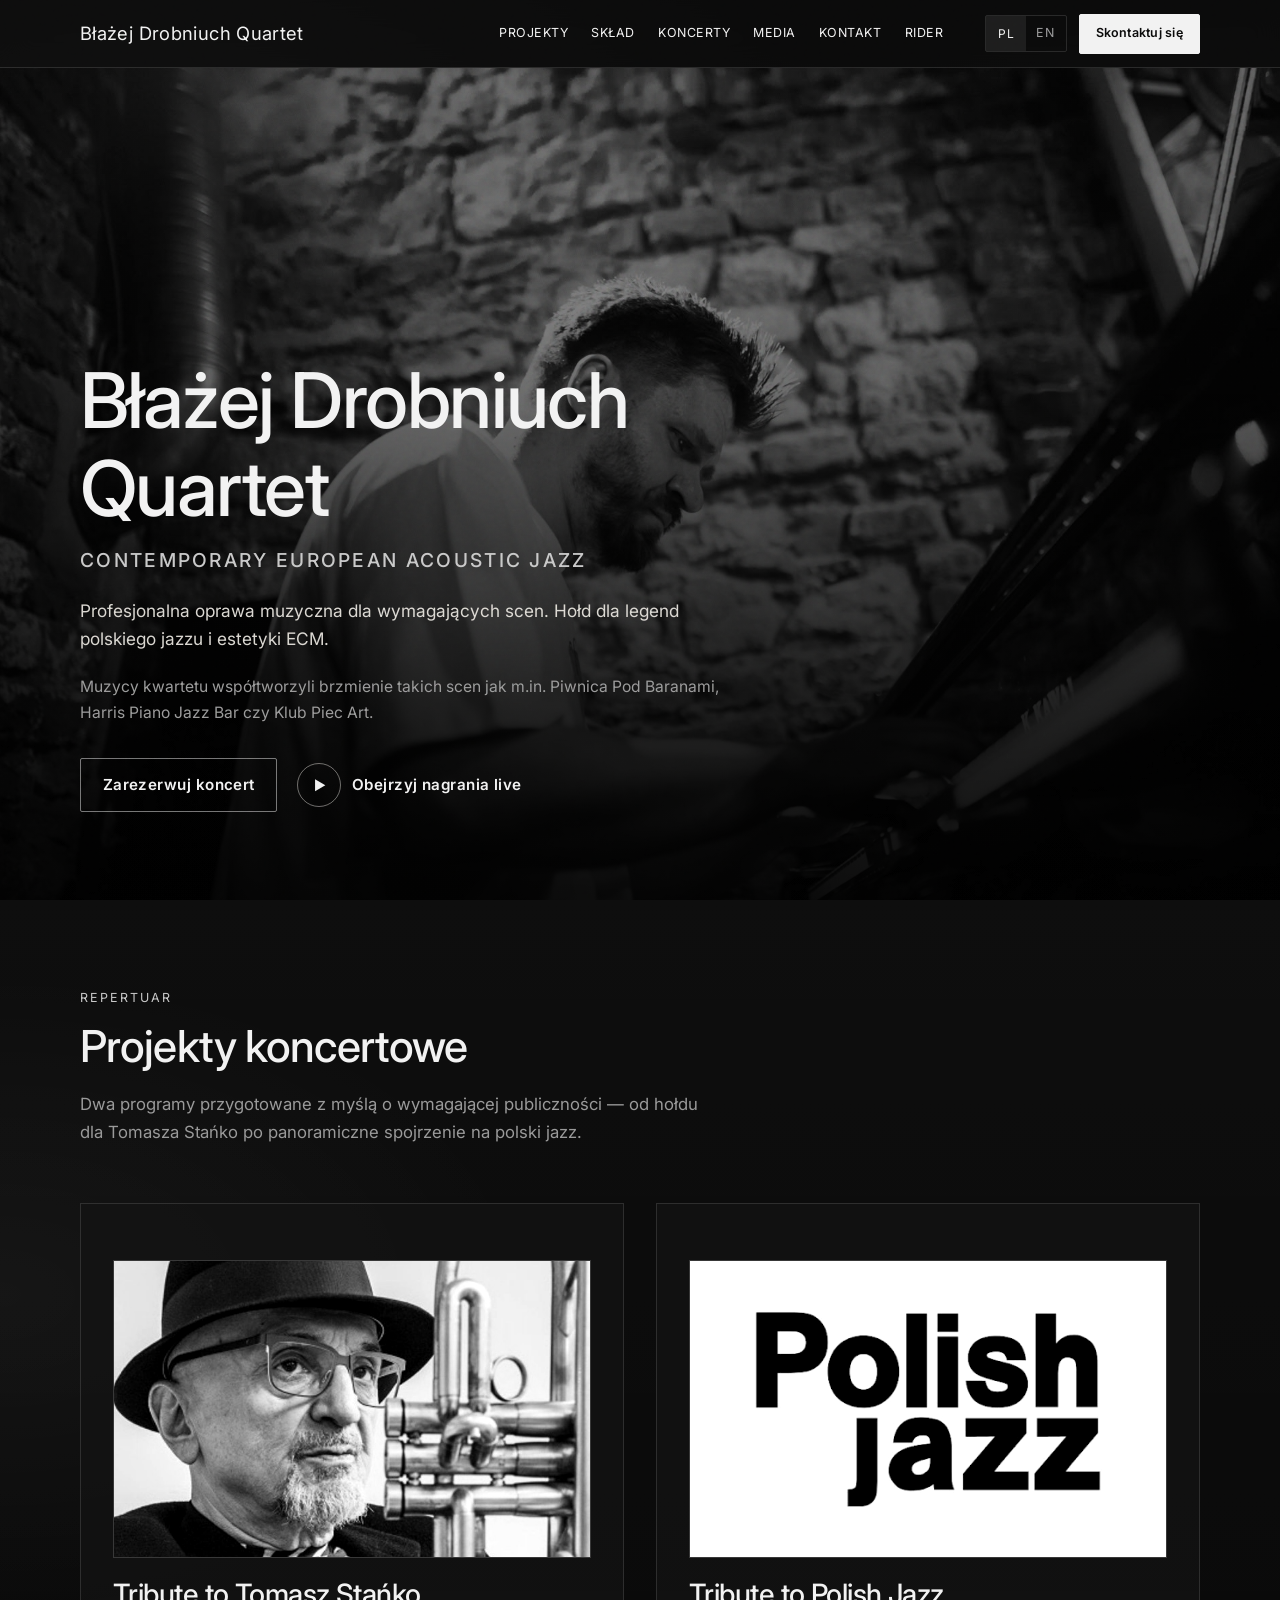
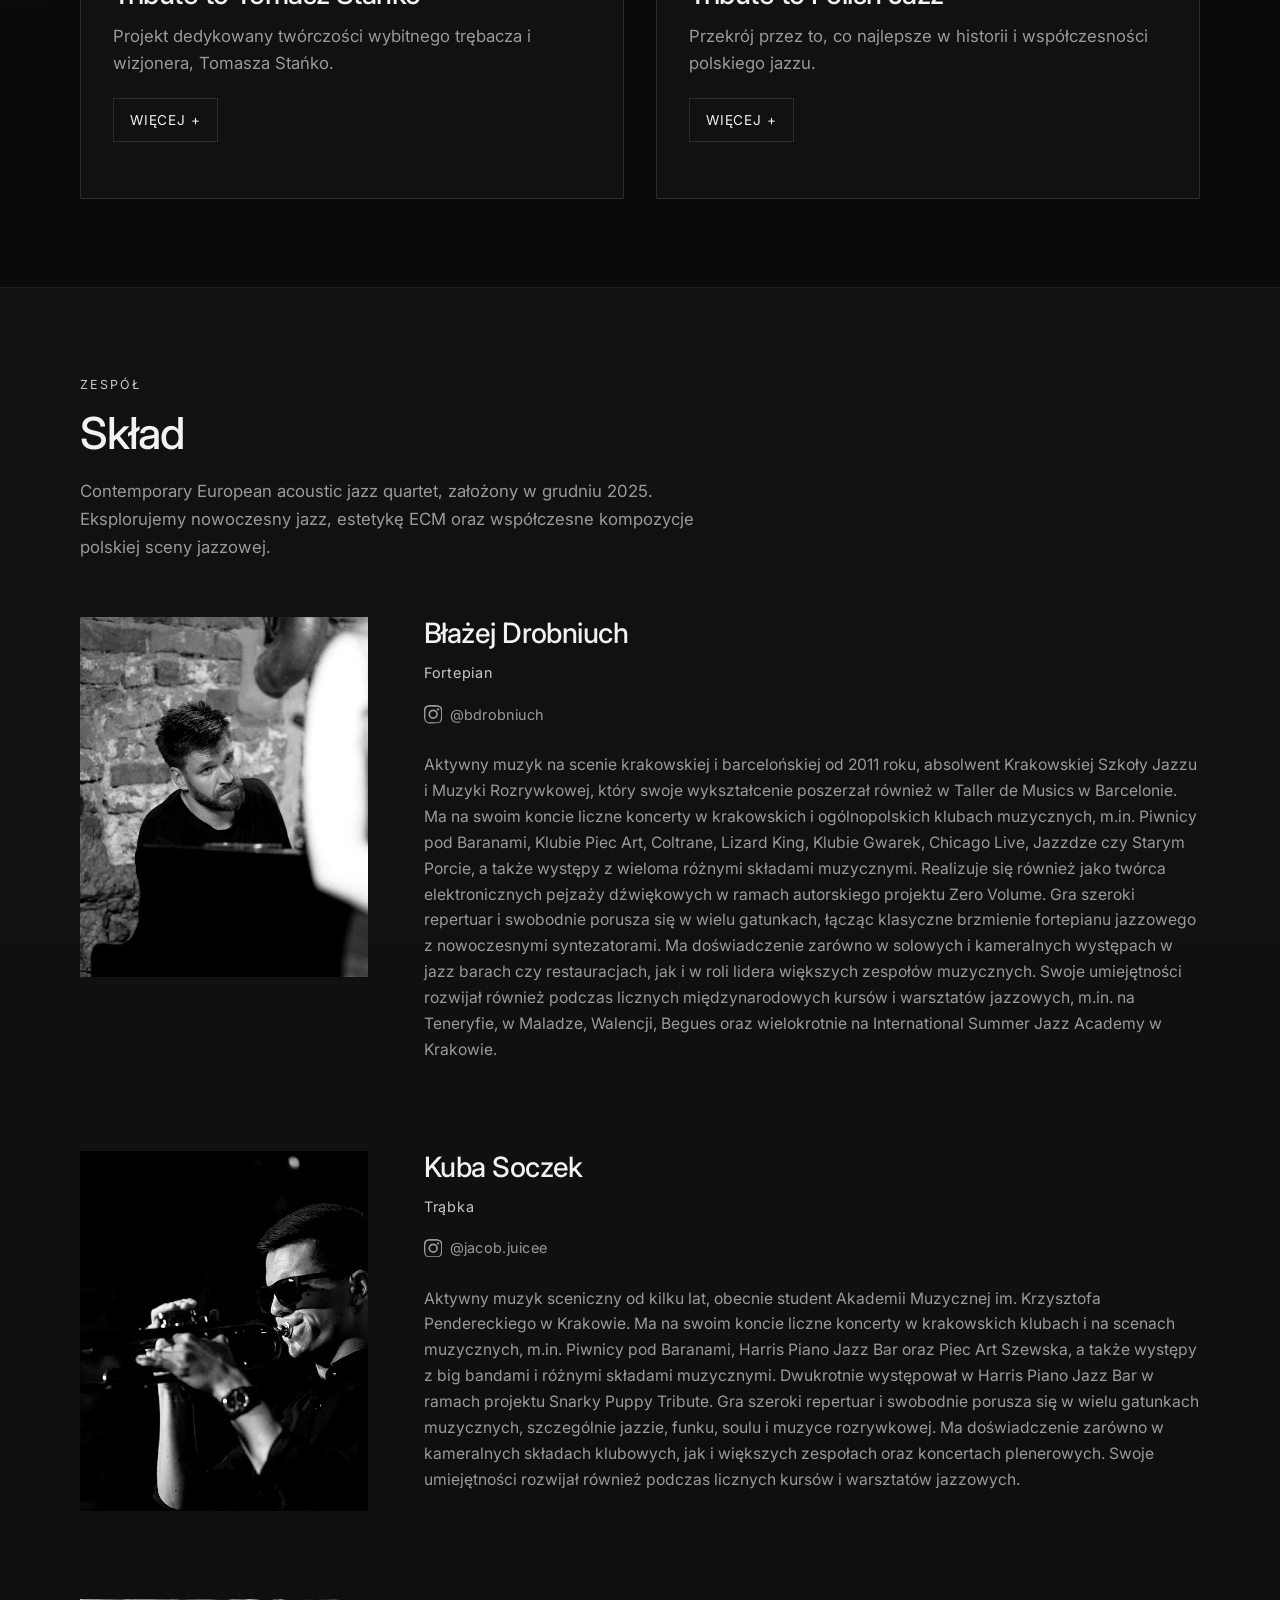
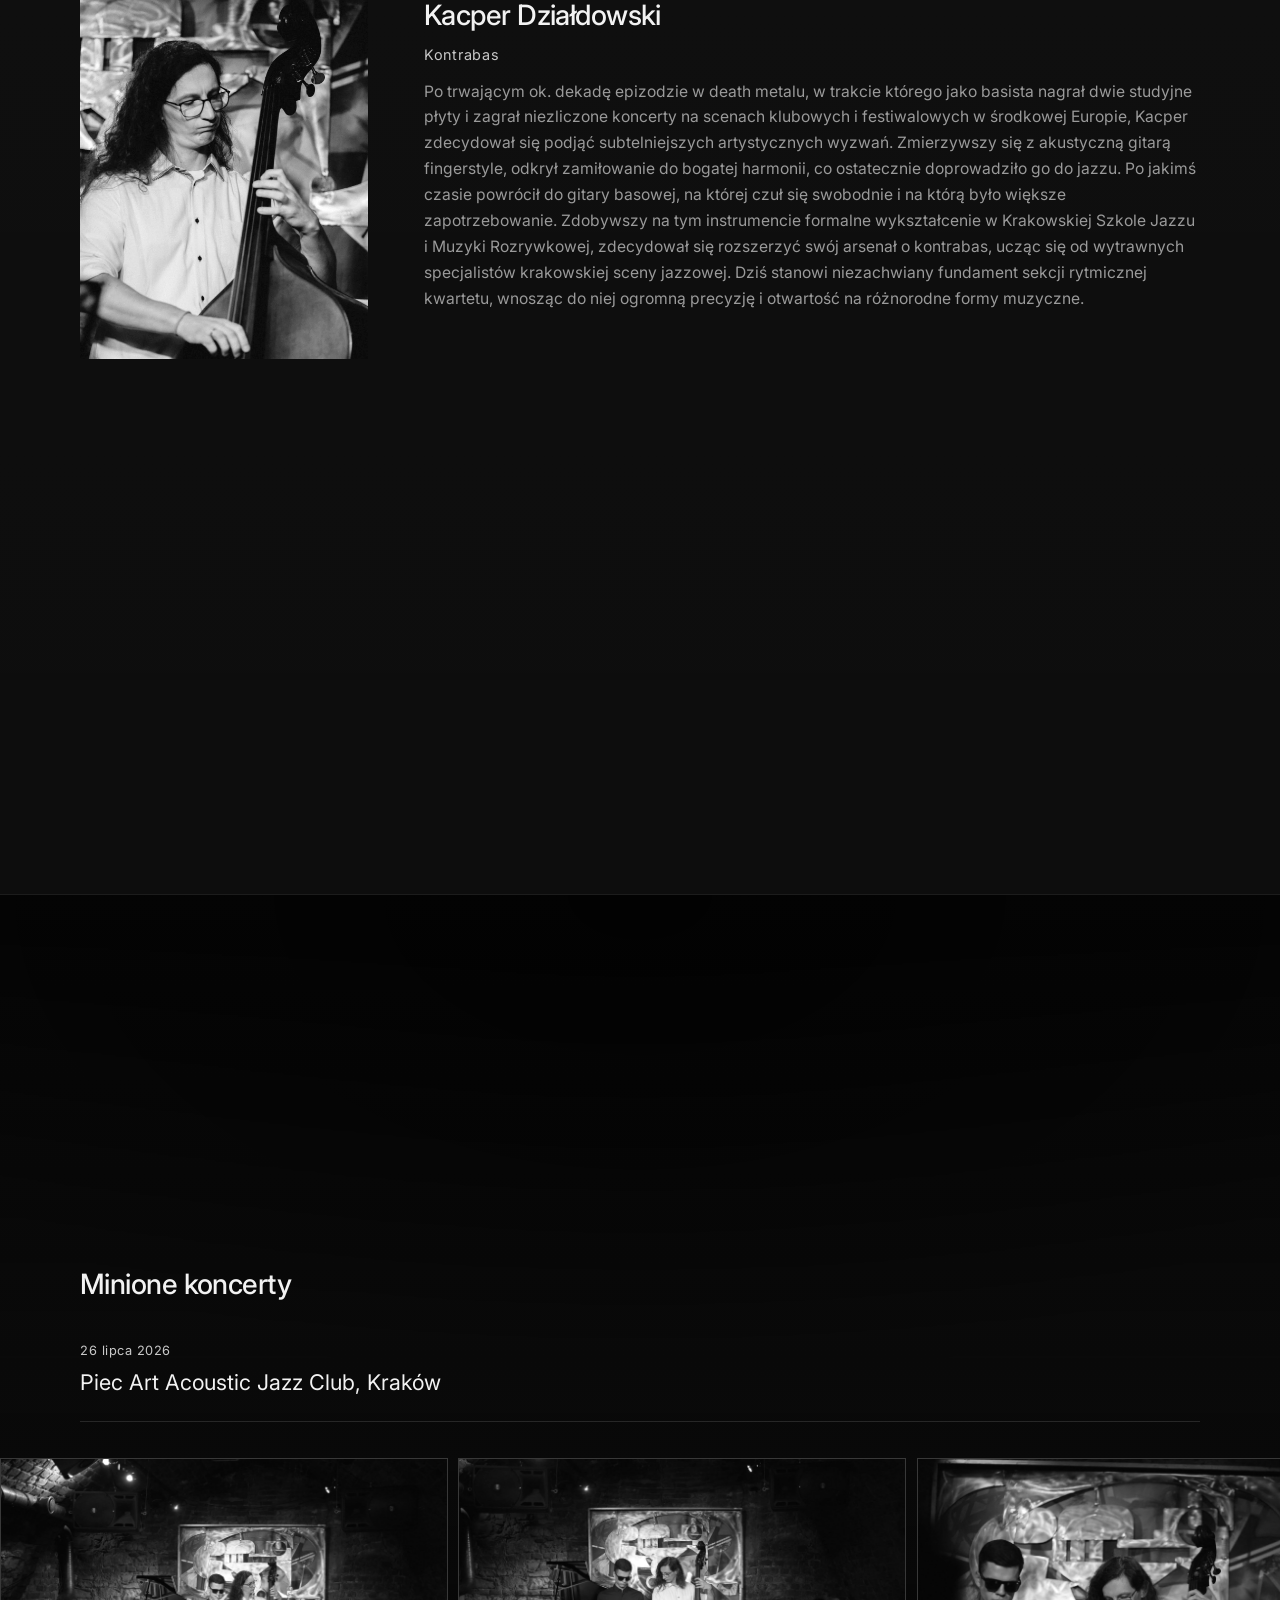
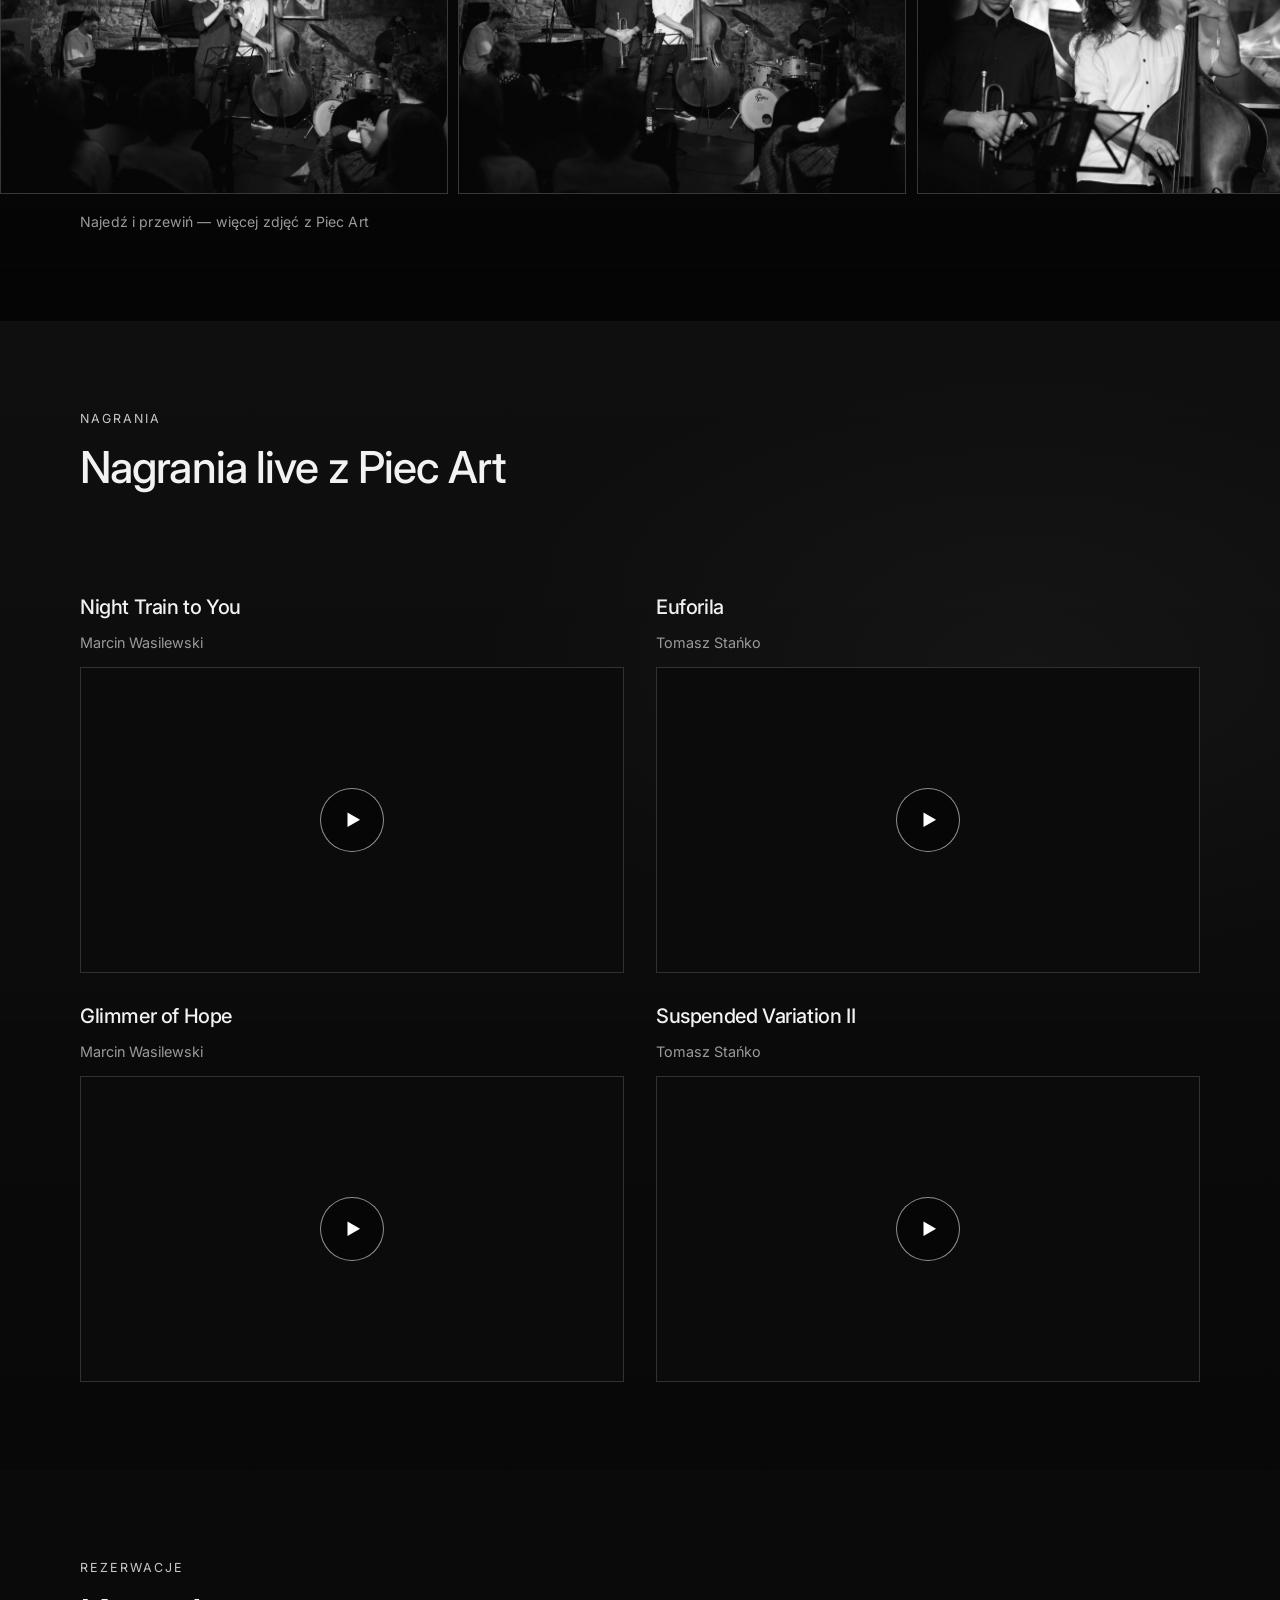
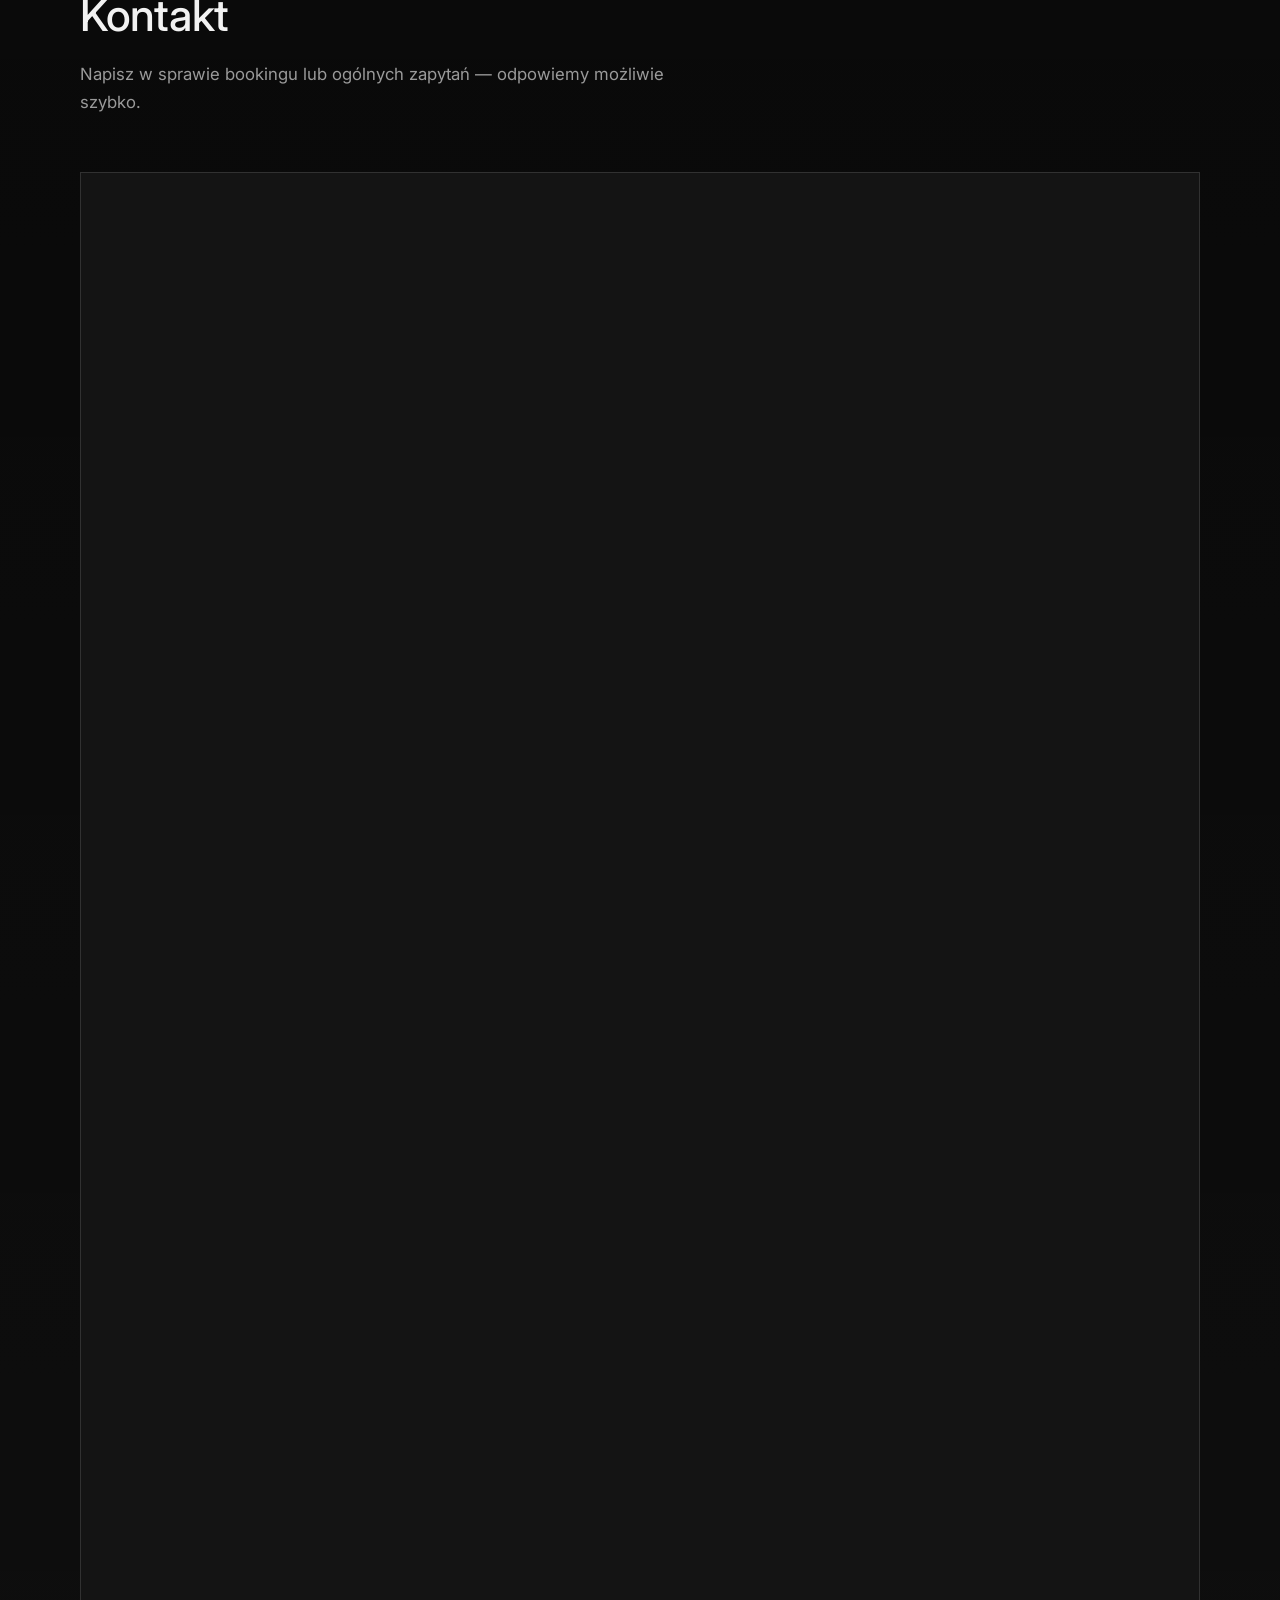
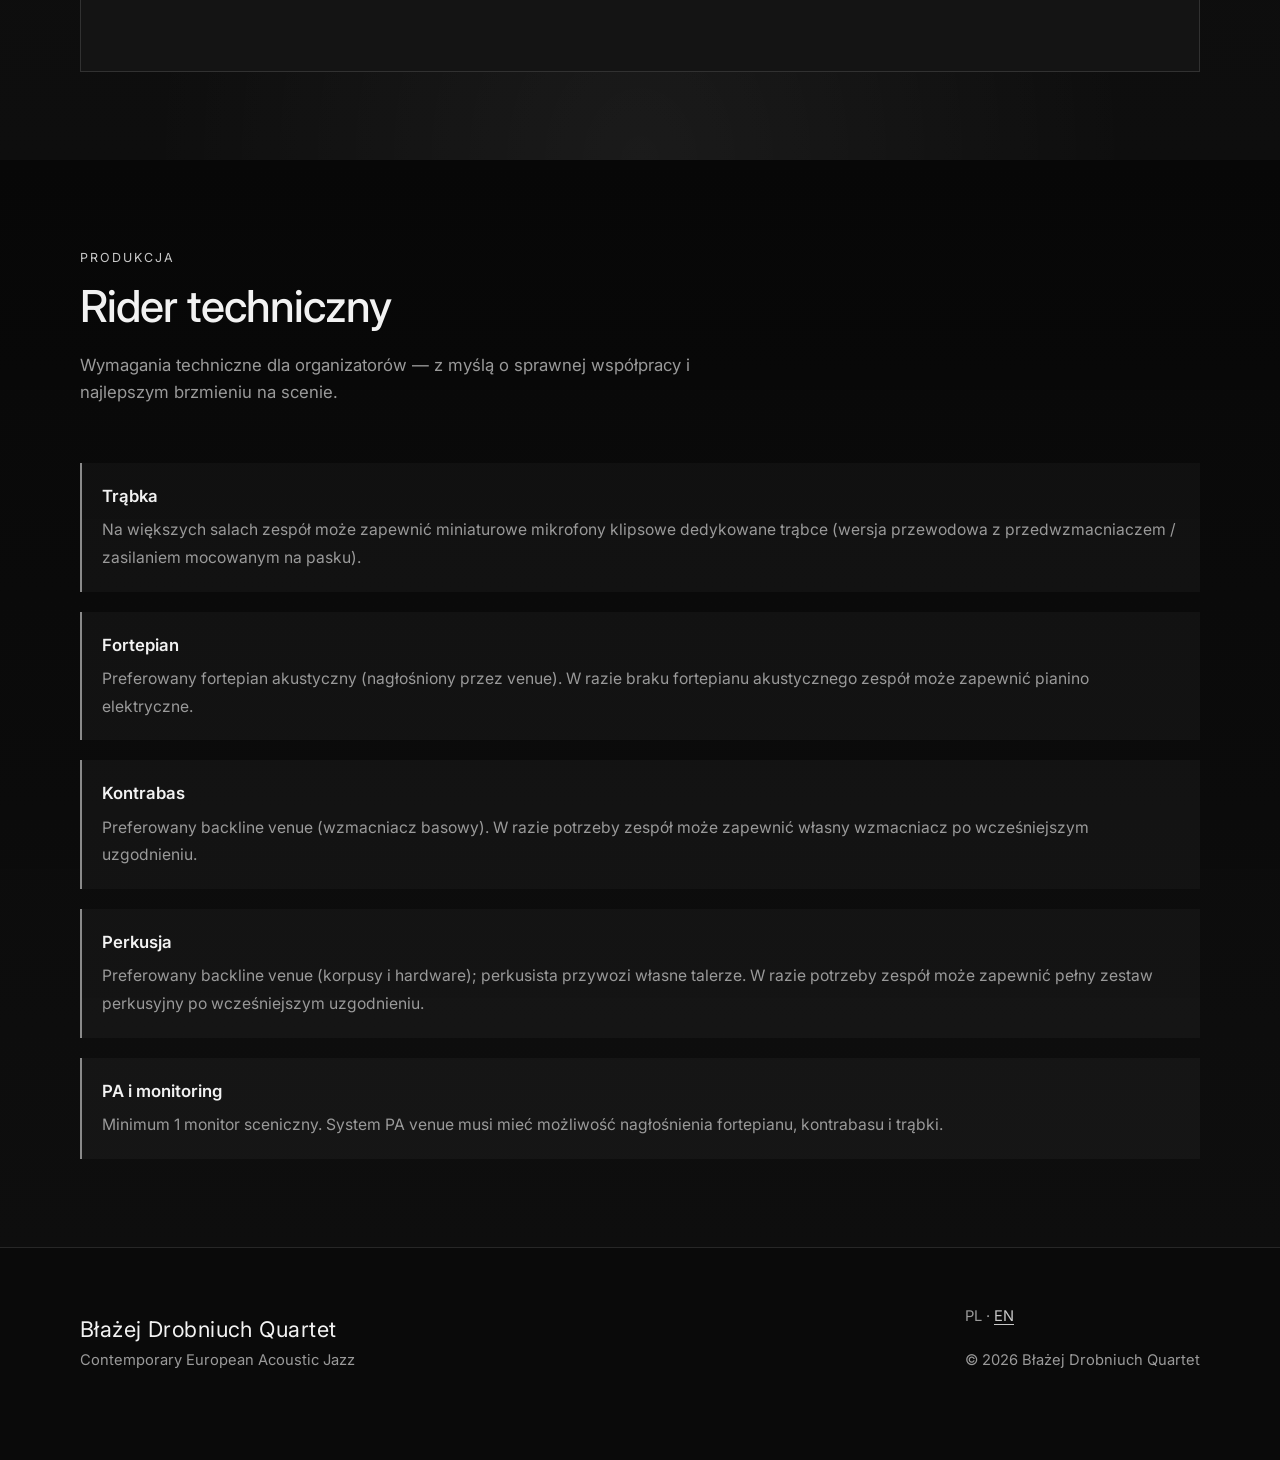
==== commit 25d0a4ce: "descritpion update" ====
--- a/index.html
+++ b/index.html
@@ -10,10 +10,26 @@
     />
     <link
       rel="canonical"
-      href="https://bdrobniuch.github.io/blazej-drobniuch-quartet/"
+      href="https://www.blazejdrobniuchquartet.pl/"
+    />
+    <link
+      rel="alternate"
+      hreflang="pl"
+      href="https://www.blazejdrobniuchquartet.pl/"
+    />
+    <link
+      rel="alternate"
+      hreflang="en"
+      href="https://www.blazejdrobniuchquartet.pl/en.html"
+    />
+    <link
+      rel="alternate"
+      hreflang="x-default"
+      href="https://www.blazejdrobniuchquartet.pl/"
     />
     <meta property="og:type" content="website" />
     <meta property="og:locale" content="pl_PL" />
+    <meta property="og:locale:alternate" content="en_US" />
     <meta property="og:site_name" content="Błażej Drobniuch Quartet" />
     <meta
       property="og:title"
@@ -25,11 +41,11 @@
     />
     <meta
       property="og:url"
-      content="https://bdrobniuch.github.io/blazej-drobniuch-quartet/"
+      content="https://www.blazejdrobniuchquartet.pl/"
     />
     <meta
       property="og:image"
-      content="https://bdrobniuch.github.io/blazej-drobniuch-quartet/images/concerts/piec-art-krakow-2026-07-26/hero-bg.jpg"
+      content="https://www.blazejdrobniuchquartet.pl/images/concerts/piec-art-krakow-2026-07-26/hero-bg.jpg"
     />
     <meta name="twitter:card" content="summary_large_image" />
     <meta
@@ -42,7 +58,7 @@
     />
     <meta
       name="twitter:image"
-      content="https://bdrobniuch.github.io/blazej-drobniuch-quartet/images/concerts/piec-art-krakow-2026-07-26/hero-bg.jpg"
+      content="https://www.blazejdrobniuchquartet.pl/images/concerts/piec-art-krakow-2026-07-26/hero-bg.jpg"
     />
     <meta name="referrer" content="strict-origin-when-cross-origin" />
     <link rel="preconnect" href="https://fonts.googleapis.com" />
@@ -260,7 +276,7 @@
               </div>
               <div>
                 <h3>Błażej Drobniuch</h3>
-                <p class="member__role">Fortepian / syntezatory</p>
+                <p class="member__role">Fortepian</p>
                 <a
                   class="member__social"
                   href="https://www.instagram.com/bdrobniuch/"
@@ -537,18 +553,18 @@
               </div>
             </article>
             <article class="video-card reveal reveal-delay-1">
-              <h3>Celina</h3>
+              <h3>Suspended Variation II</h3>
               <p class="video-card__meta">Tomasz Stańko</p>
               <div
                 class="video-embed"
                 data-youtube-id="FgKs2QfFlXk"
-                data-title="Celina — Tomasz Stańko (Live at Piec Art)"
+                data-title="Suspended Variation II — Tomasz Stańko (Live at Piec Art)"
               >
                 <button
                   class="video-facade"
                   type="button"
                   style="background-image: url('https://i.ytimg.com/vi/FgKs2QfFlXk/hqdefault.jpg')"
-                  aria-label="Odtwórz: Celina"
+                  aria-label="Odtwórz: Suspended Variation II"
                 >
                   <span class="video-facade__play" aria-hidden="true">
                     <svg viewBox="0 0 12 14" xmlns="http://www.w3.org/2000/svg"><path d="M1 1.2v11.6L11 7 1 1.2z" /></svg>
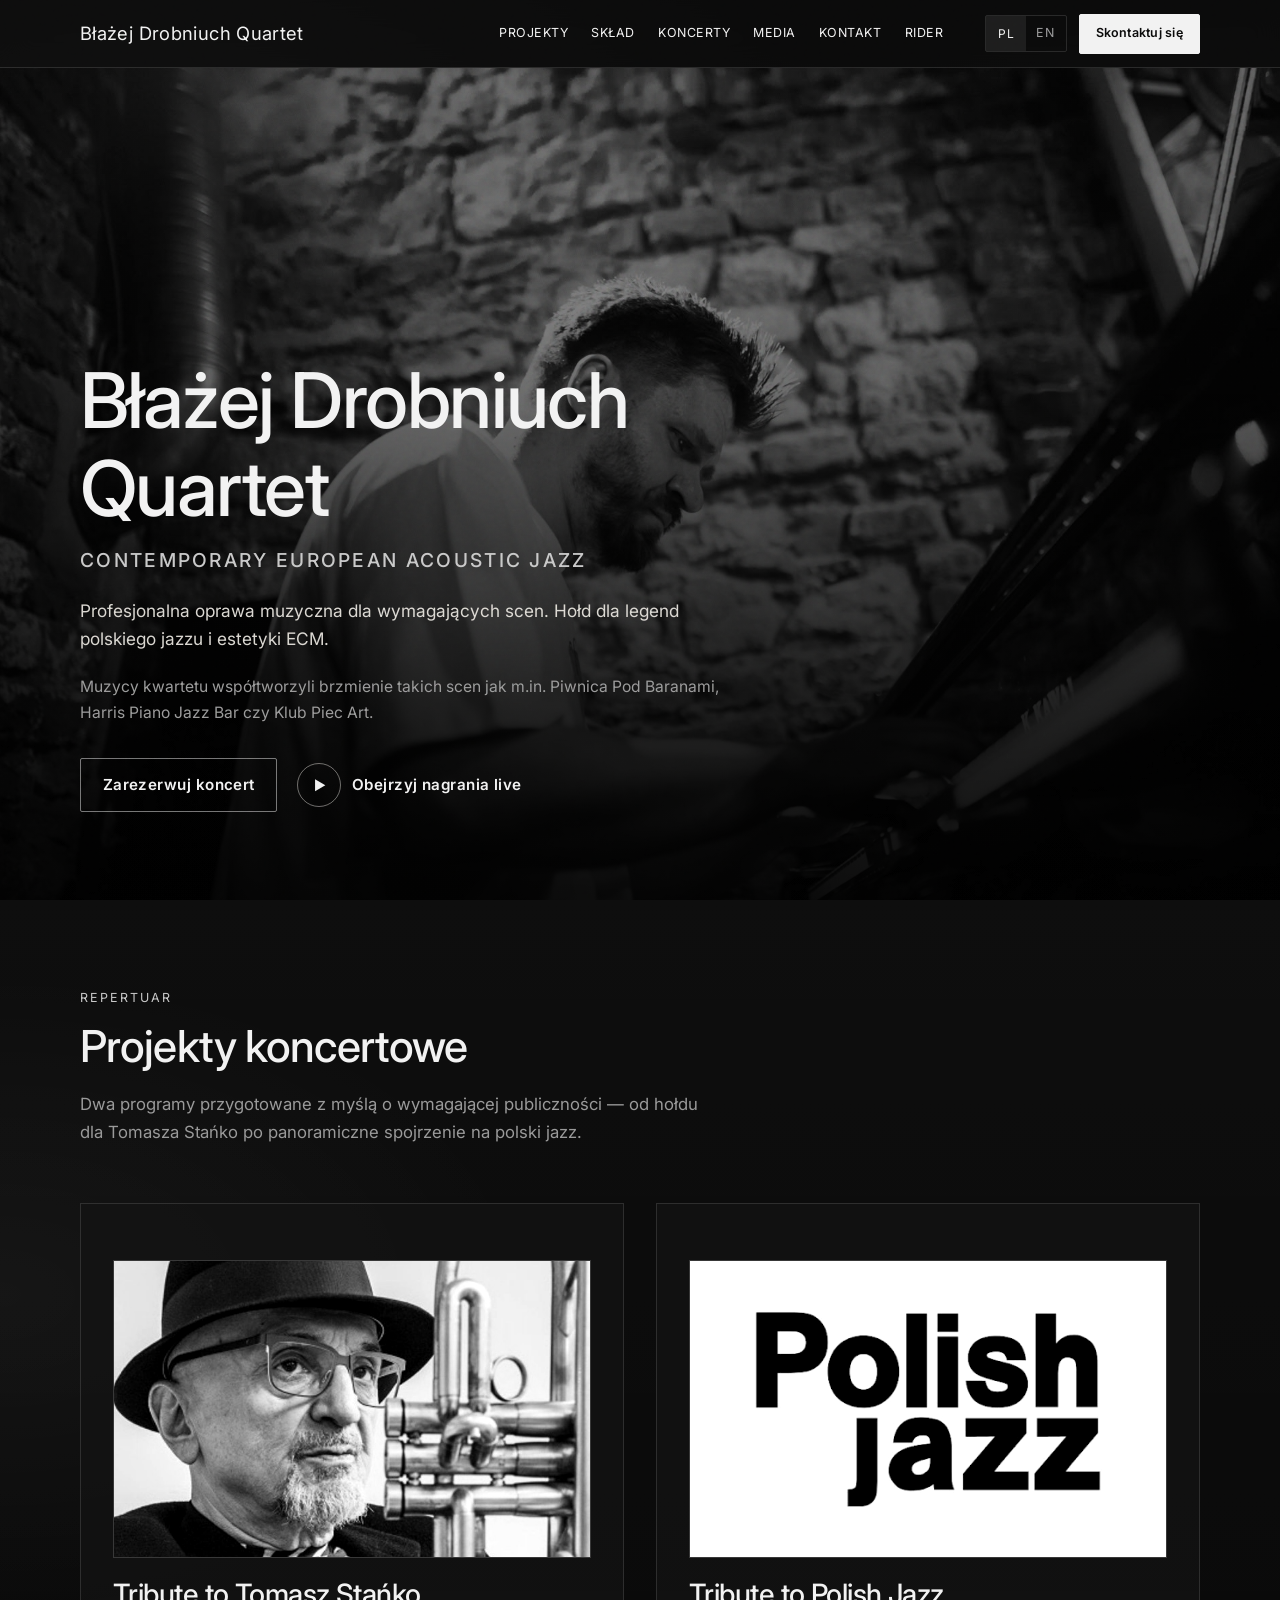
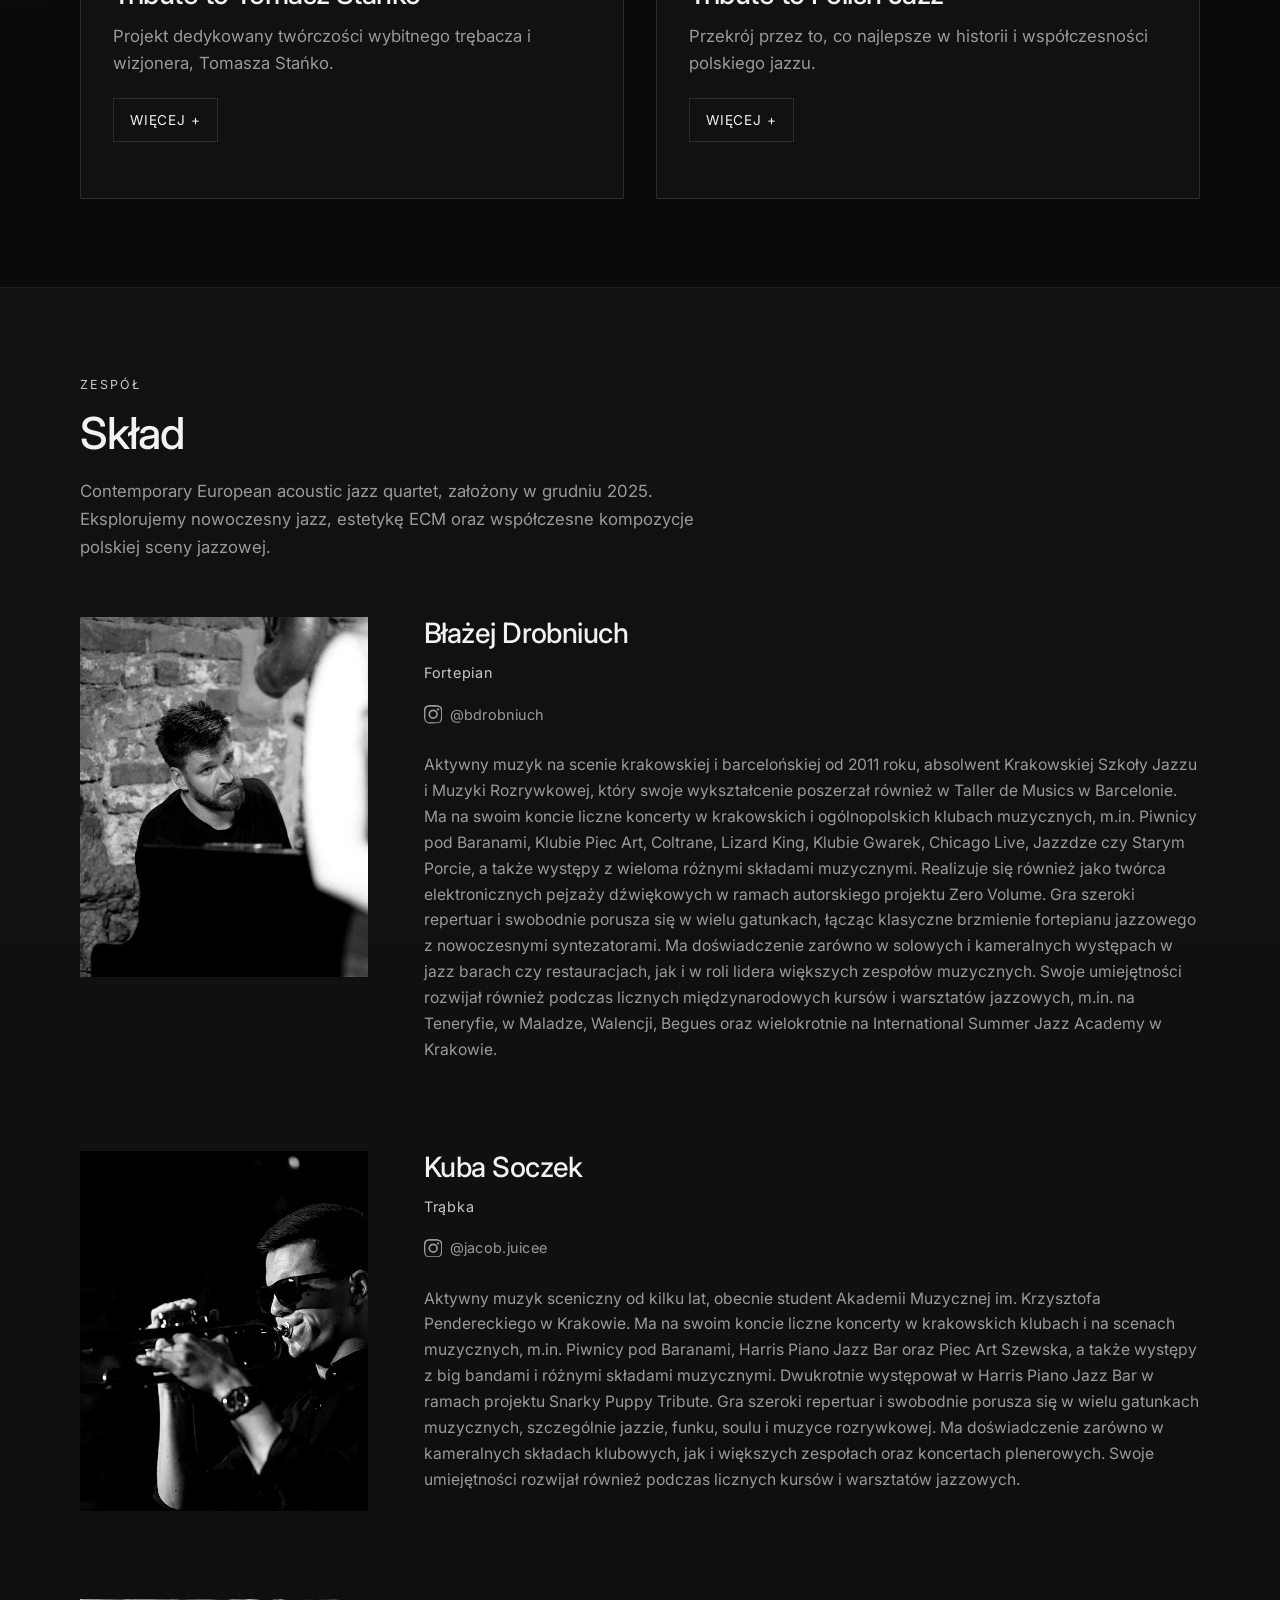
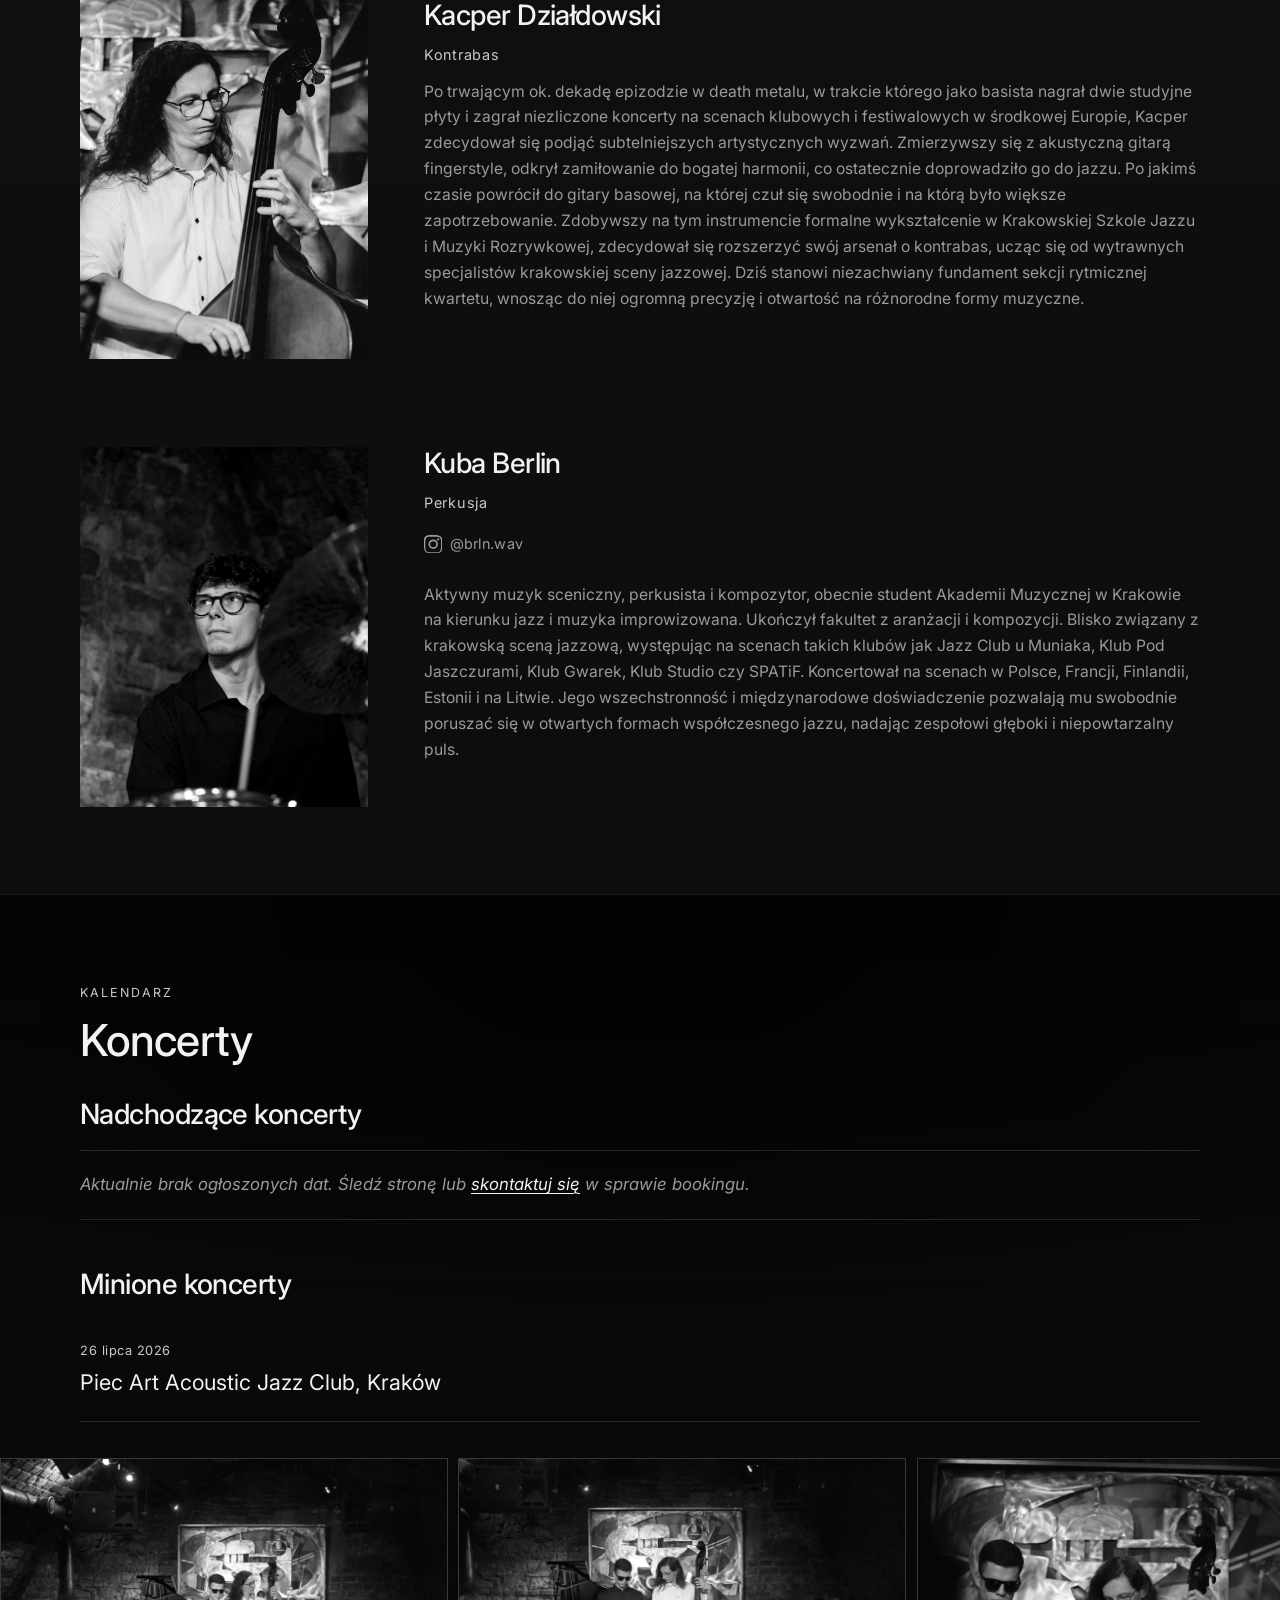
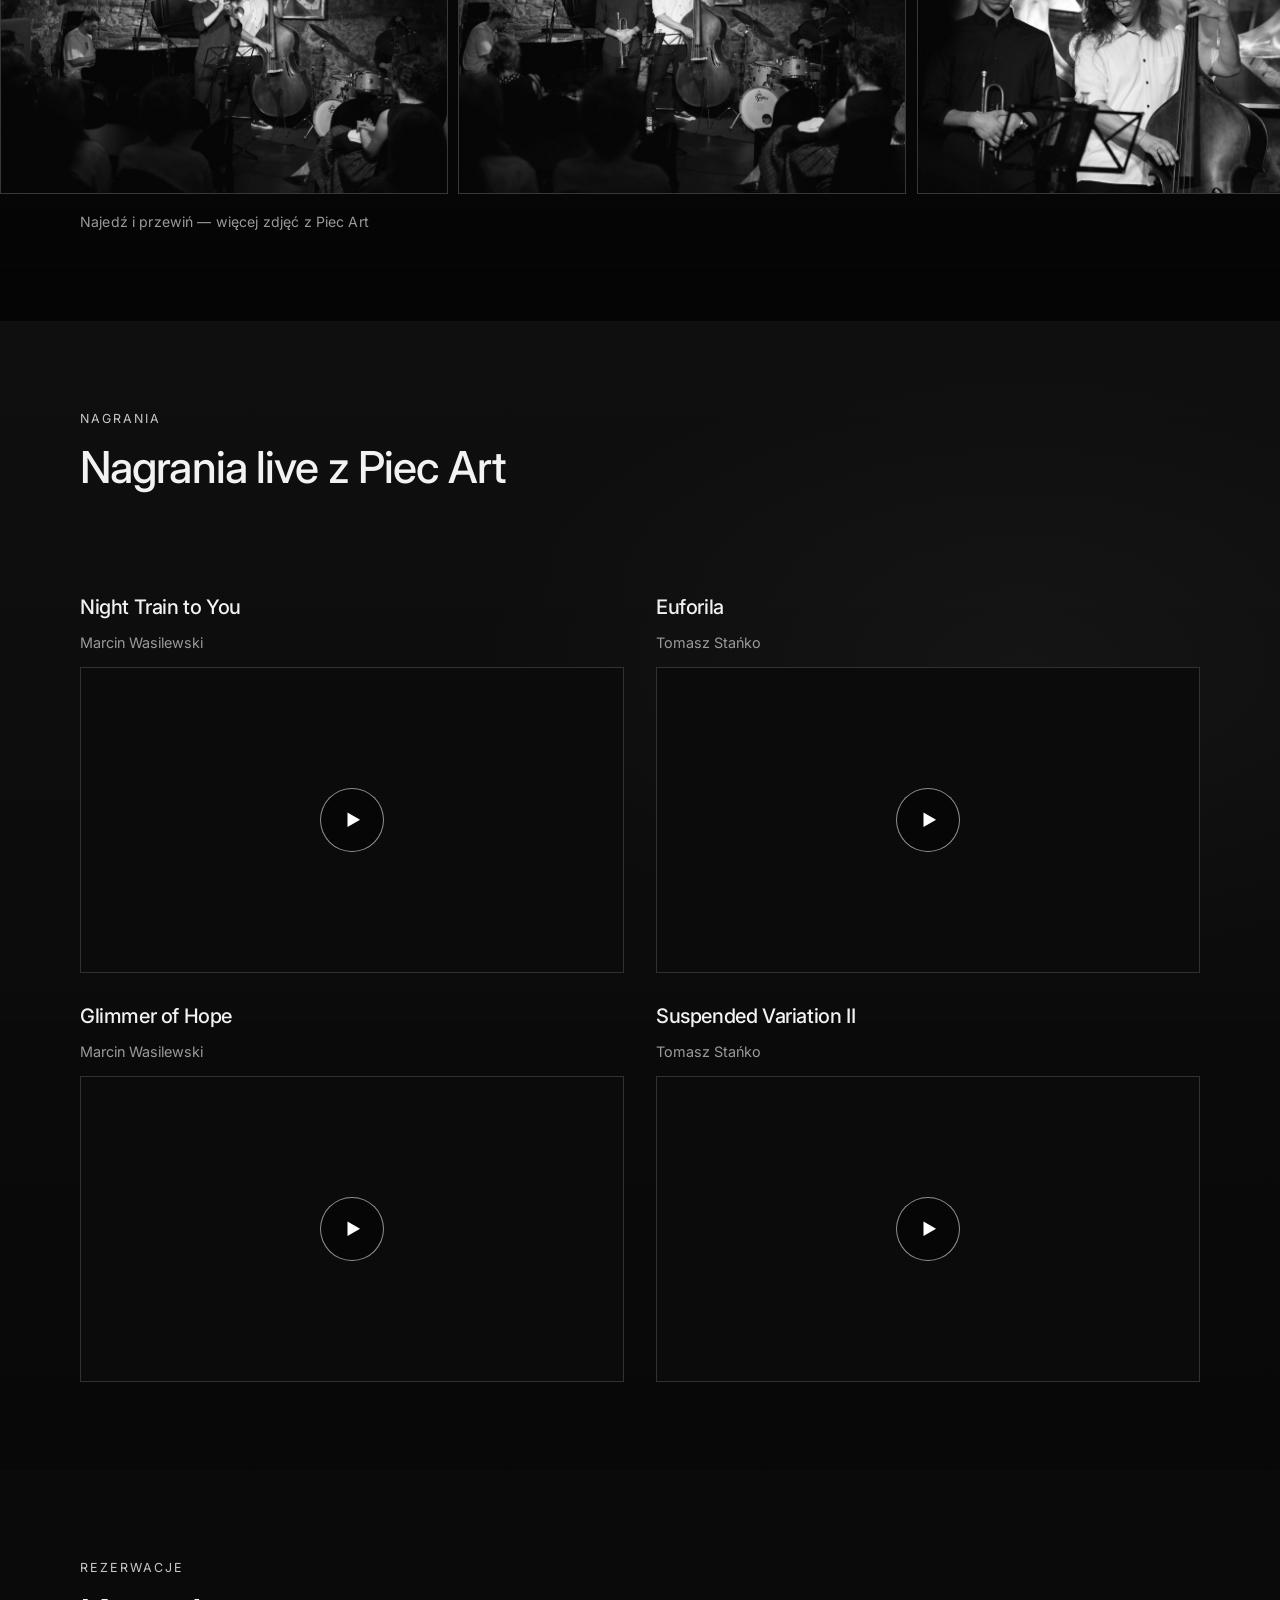
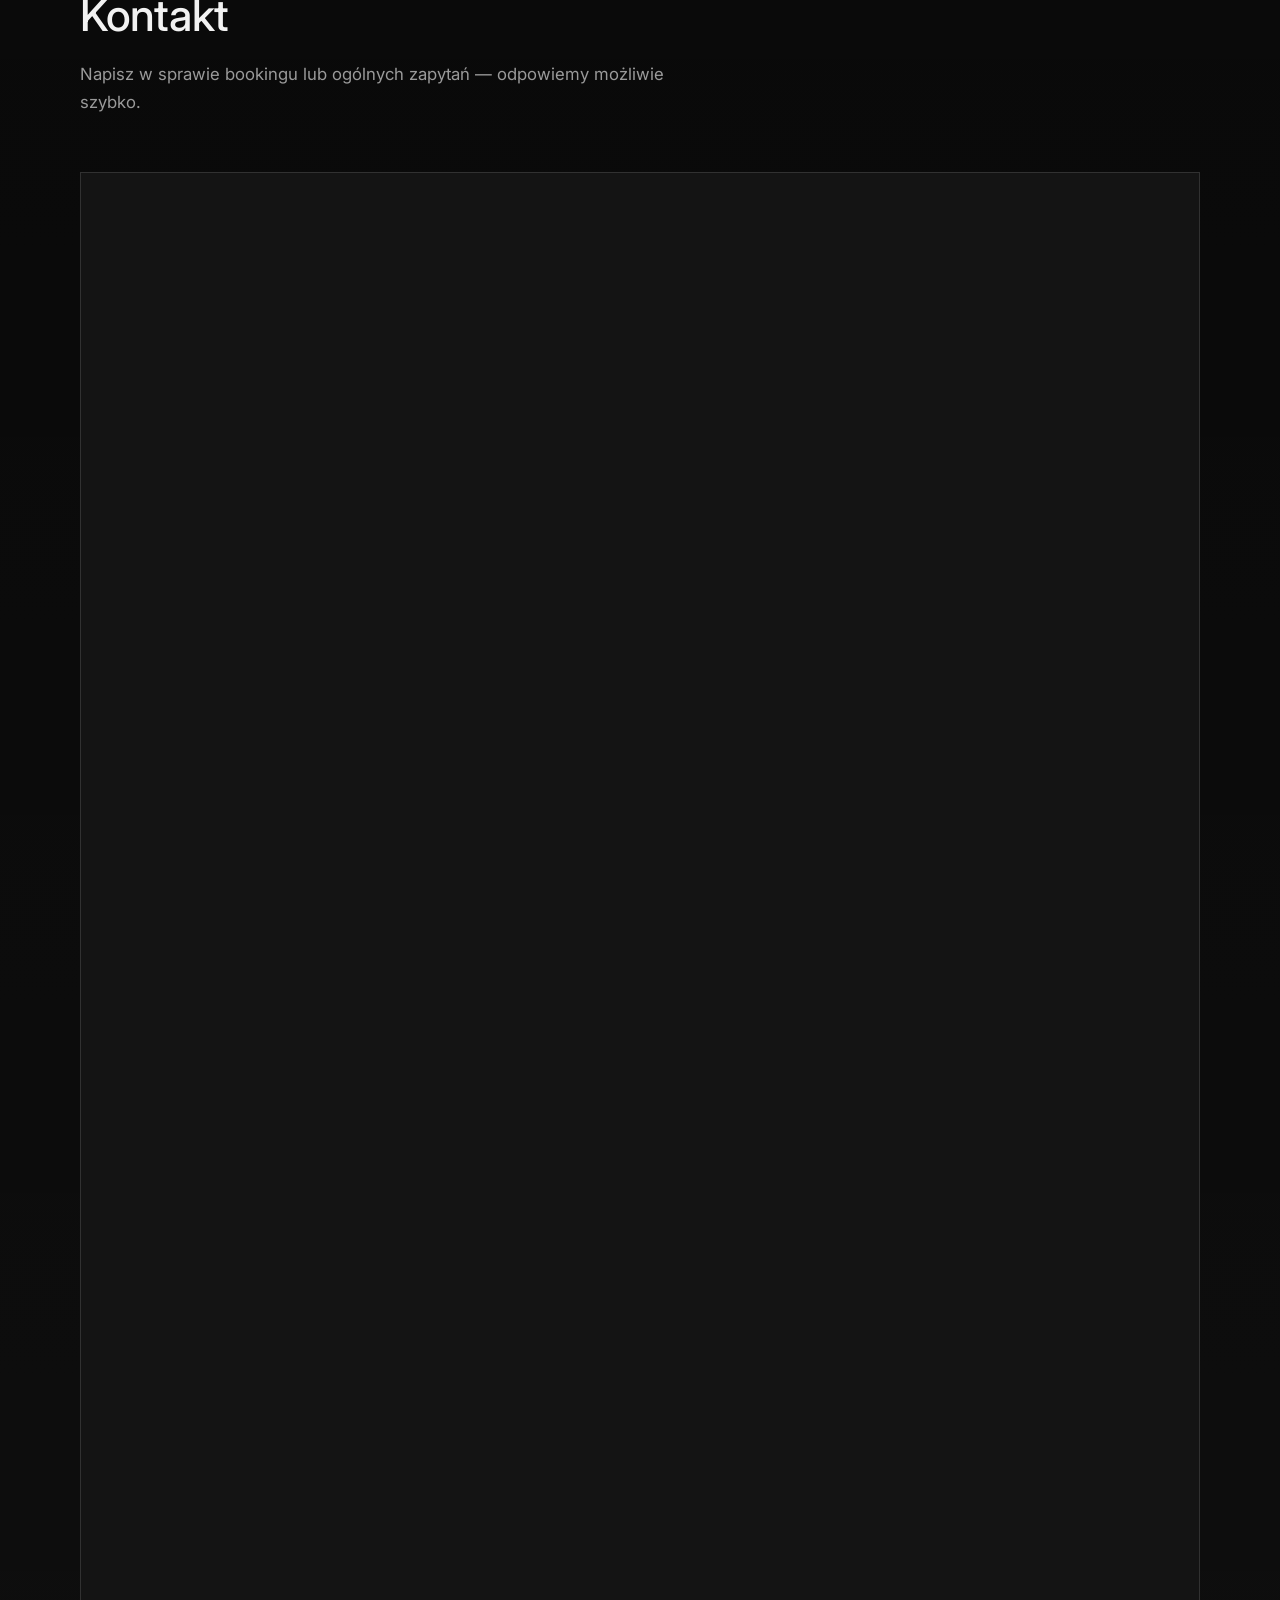
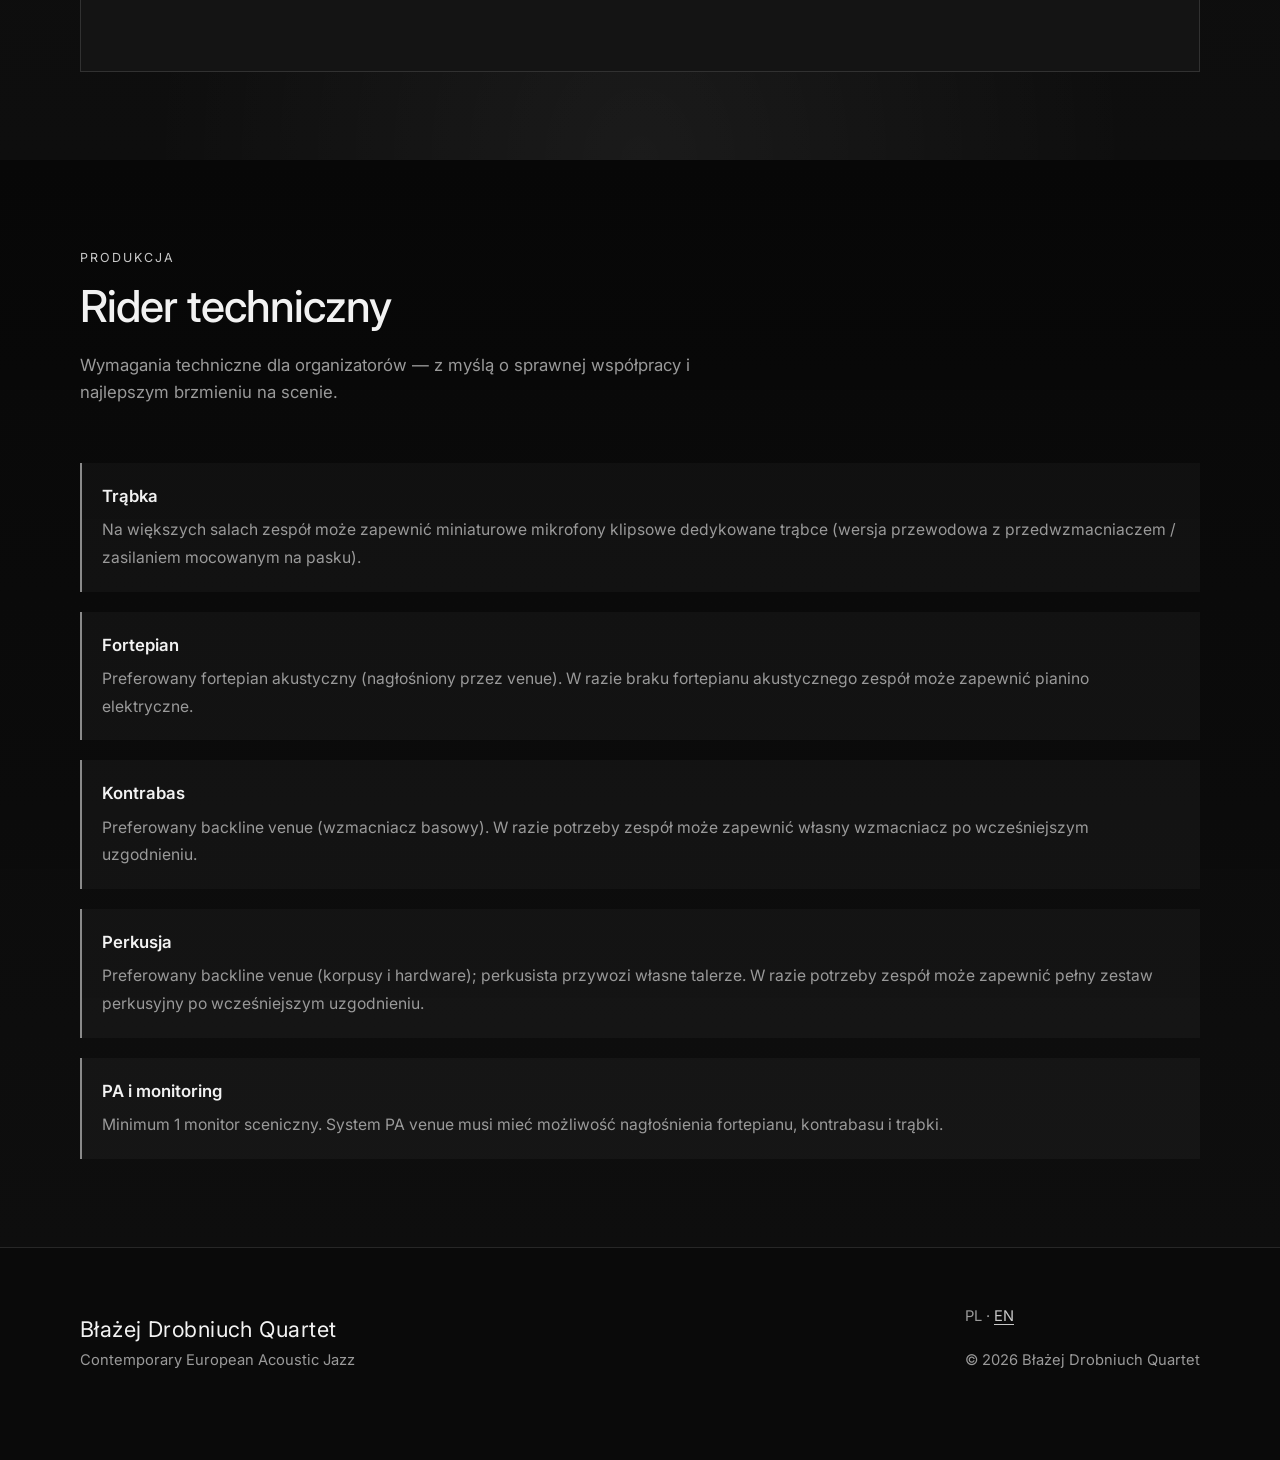
==== commit 7d3eabda: "BDQ icon added" ====
--- a/index.html
+++ b/index.html
@@ -68,6 +68,7 @@
       rel="stylesheet"
     />
     <link rel="stylesheet" href="./css/style.css" />
+    <link rel="icon" href="./favicon.svg" type="image/svg+xml" />
   </head>
   <body>
     <a class="skip-link" href="#main">Przejdź do treści</a>
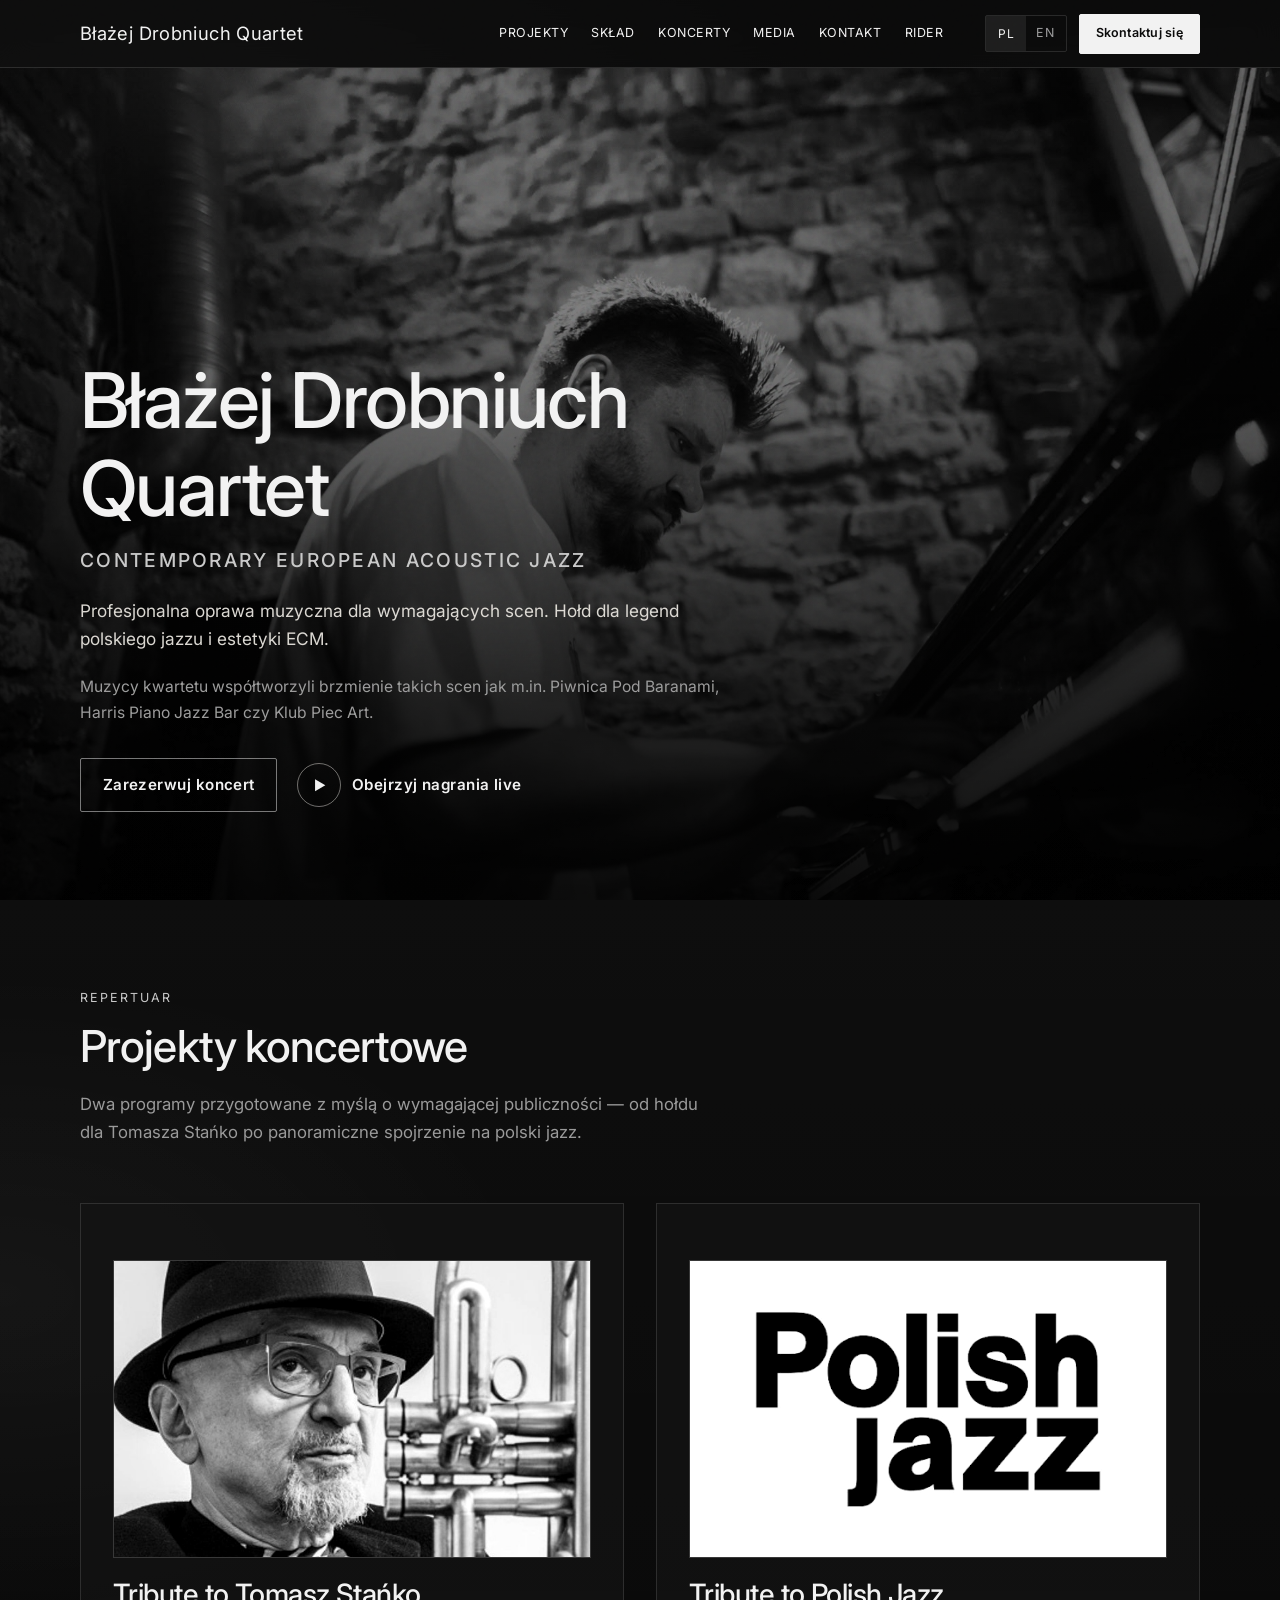
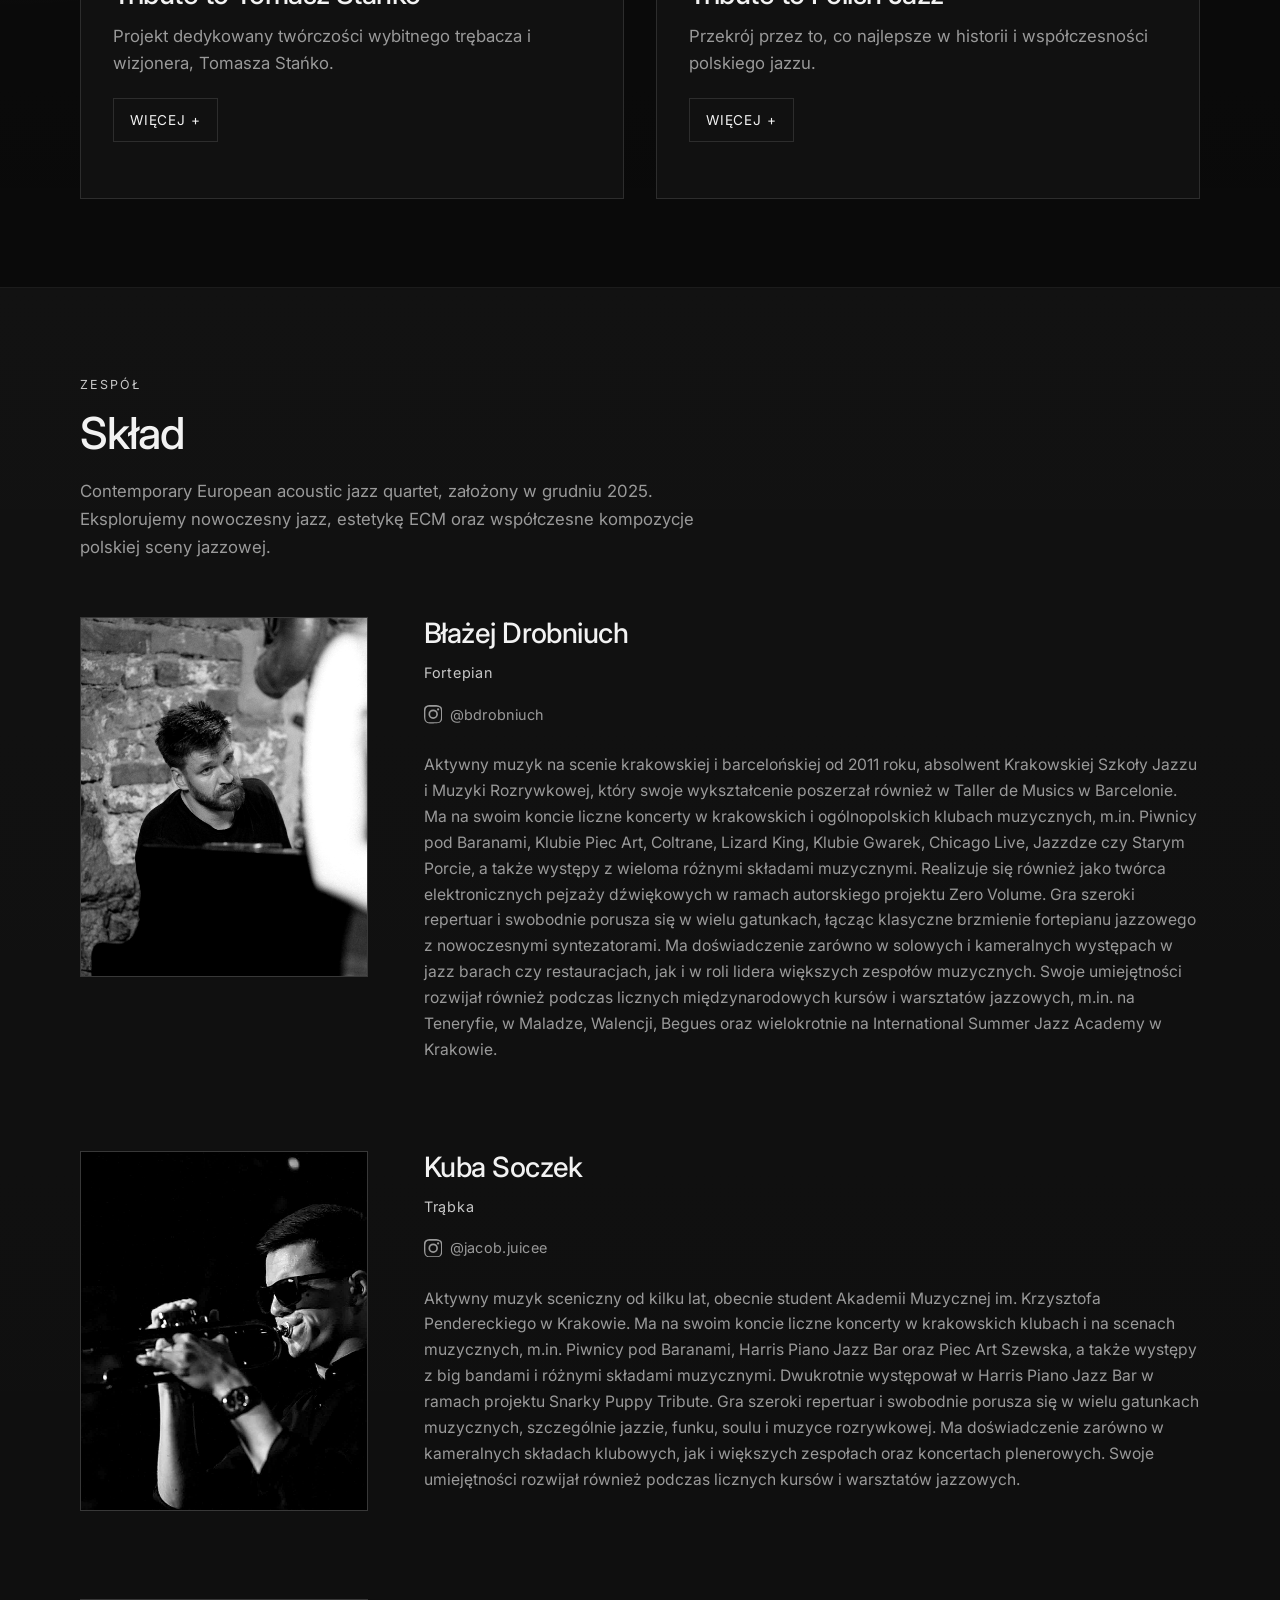
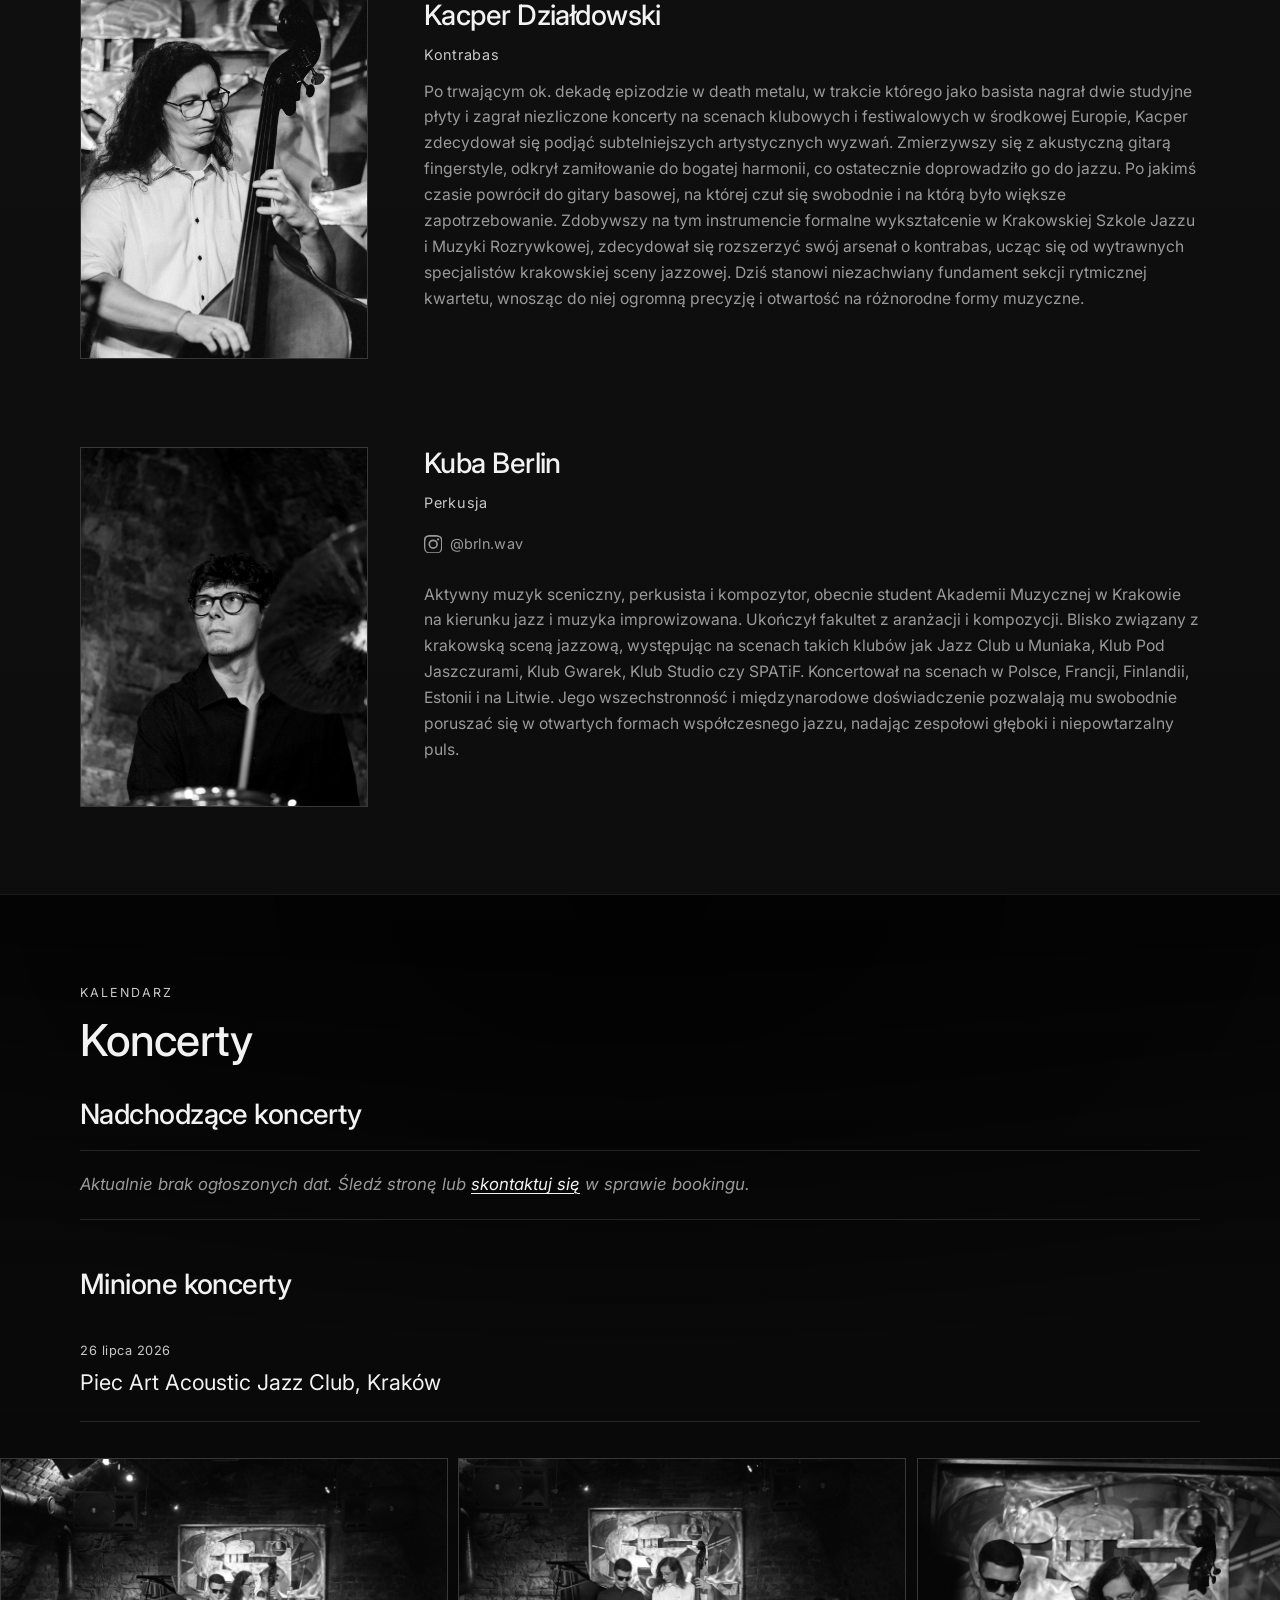
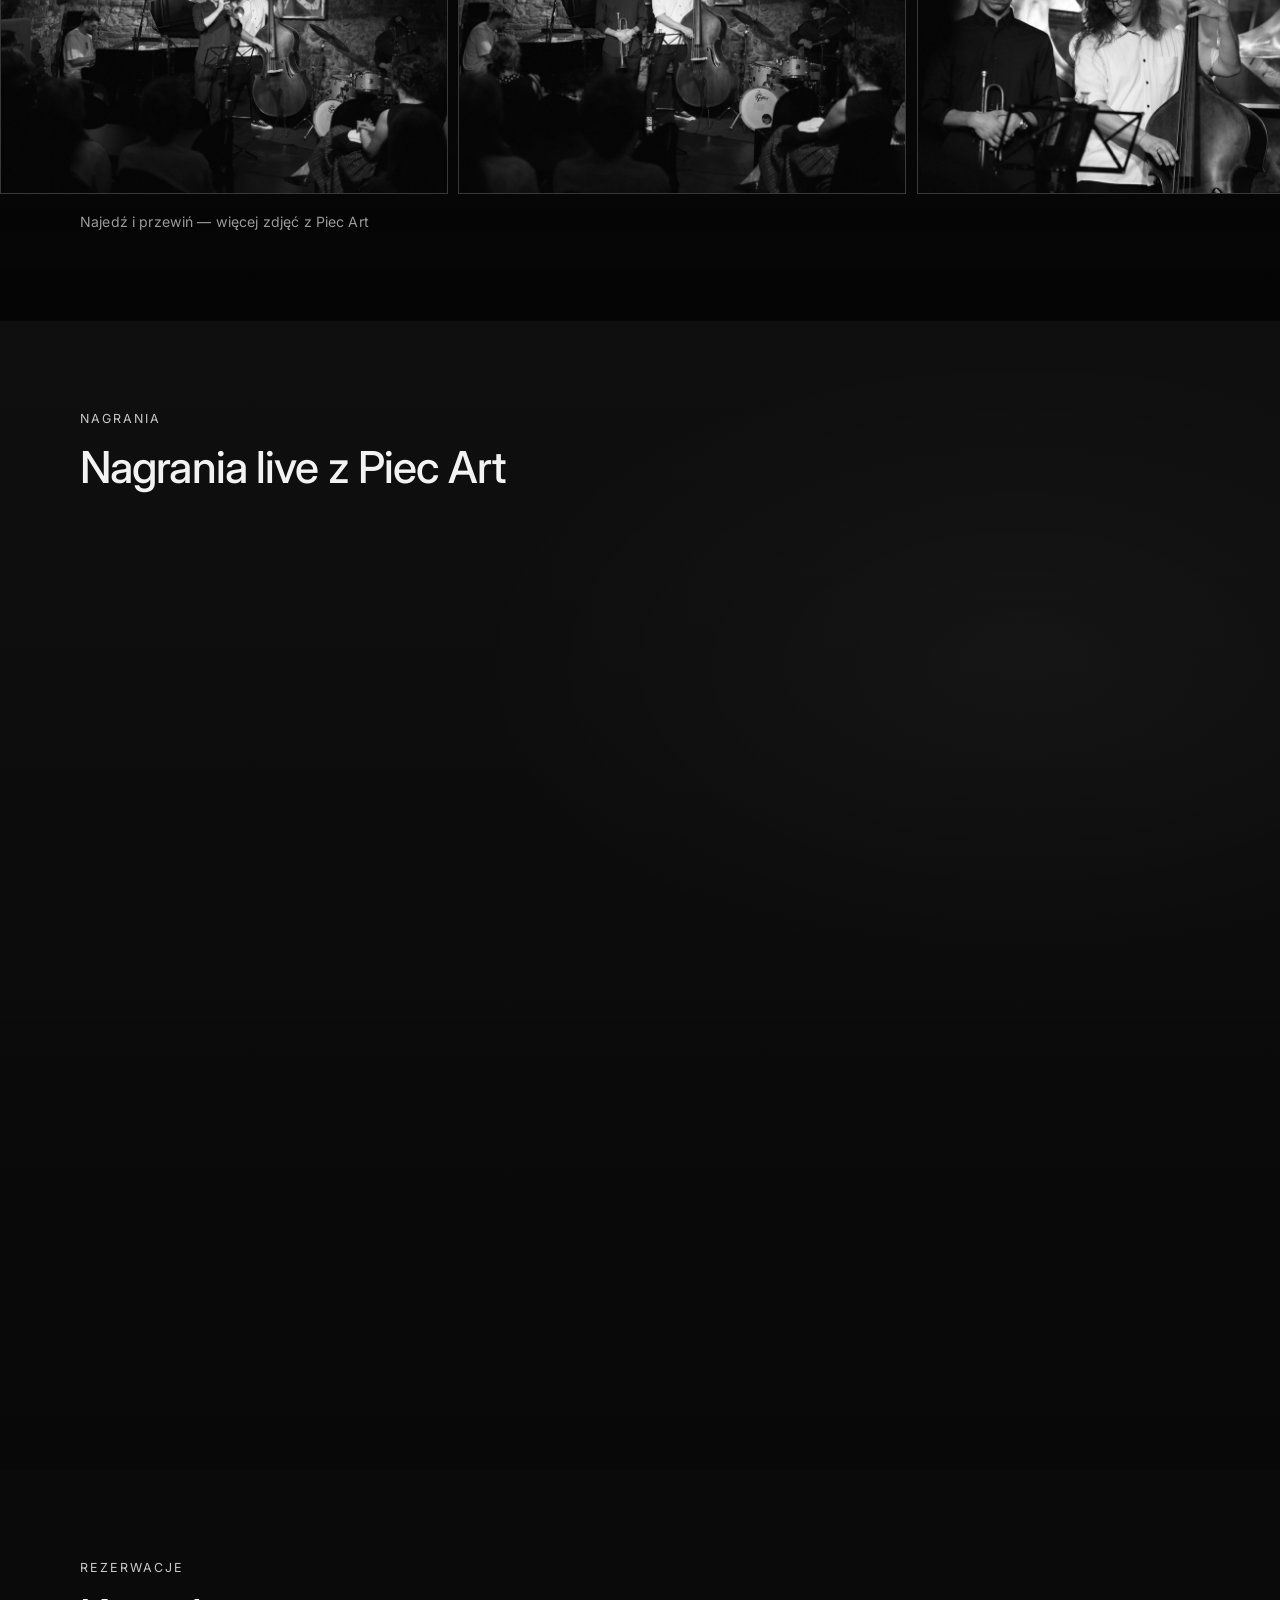
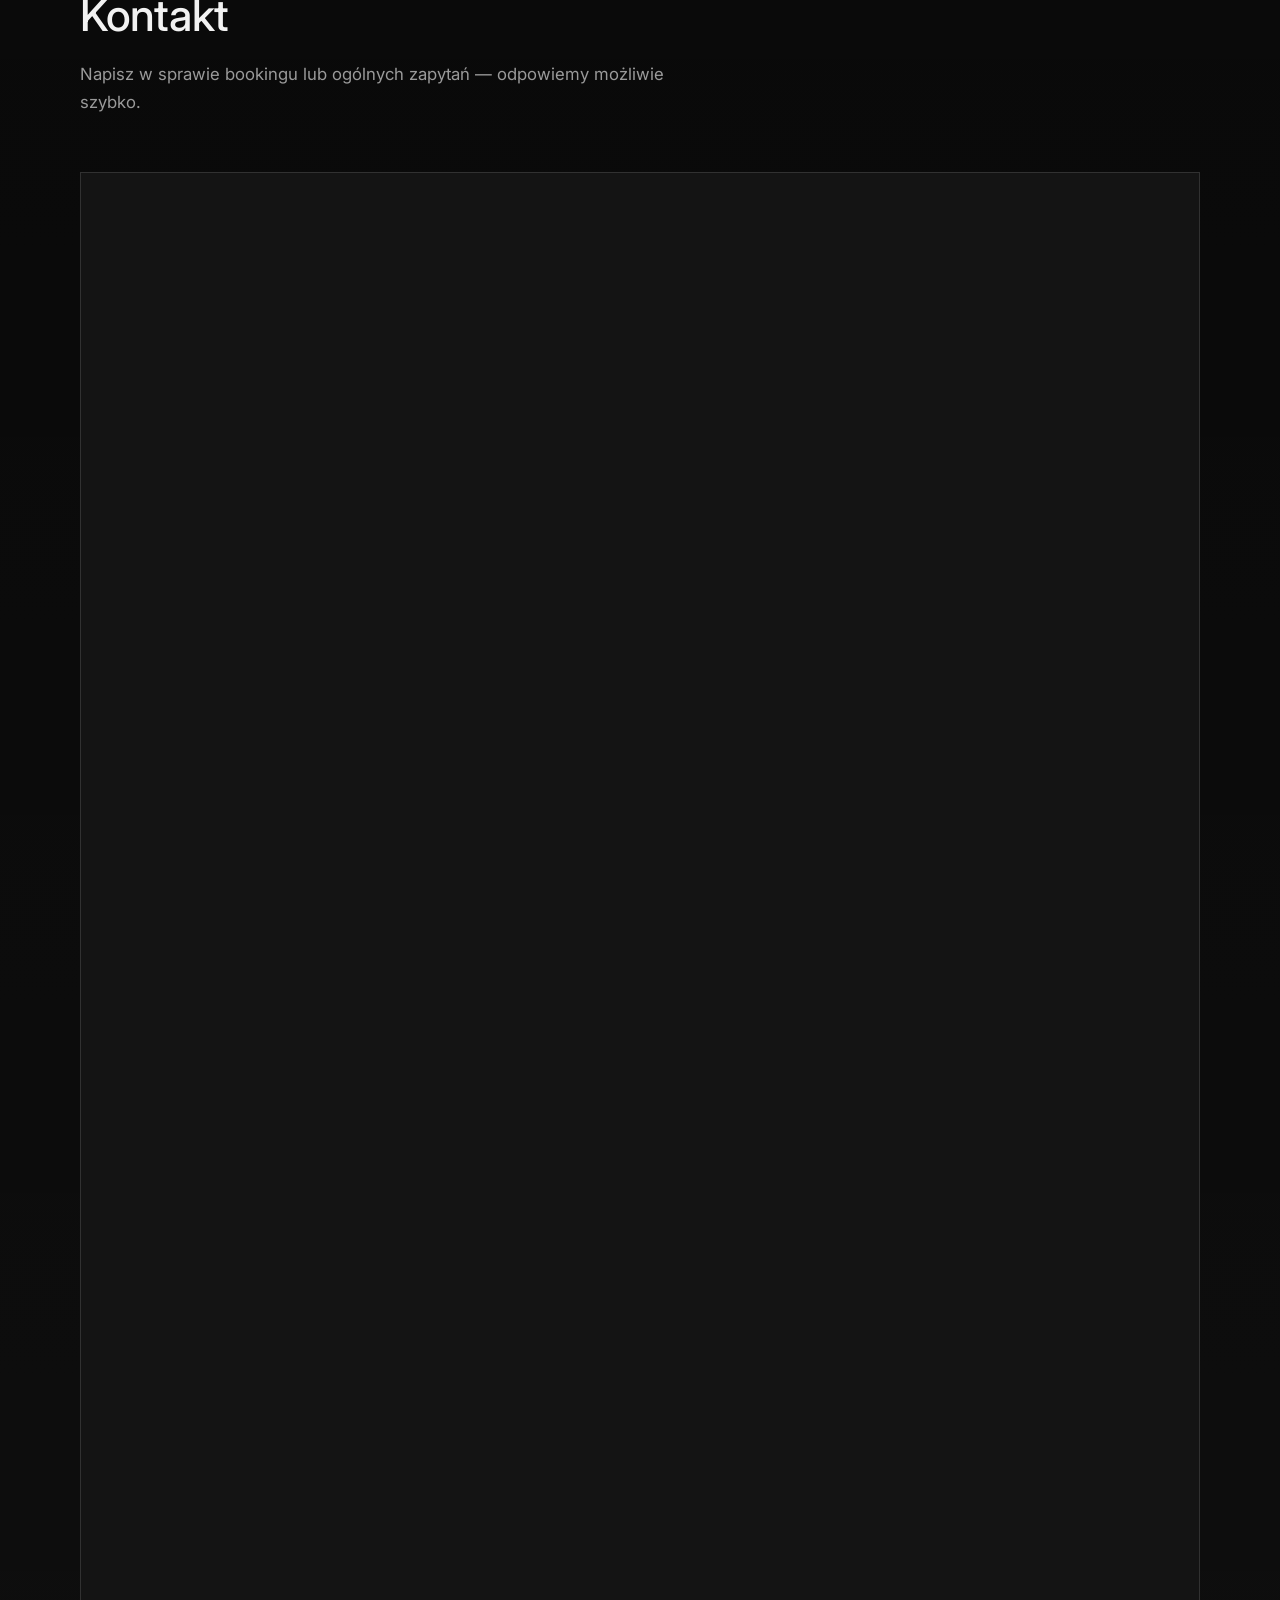
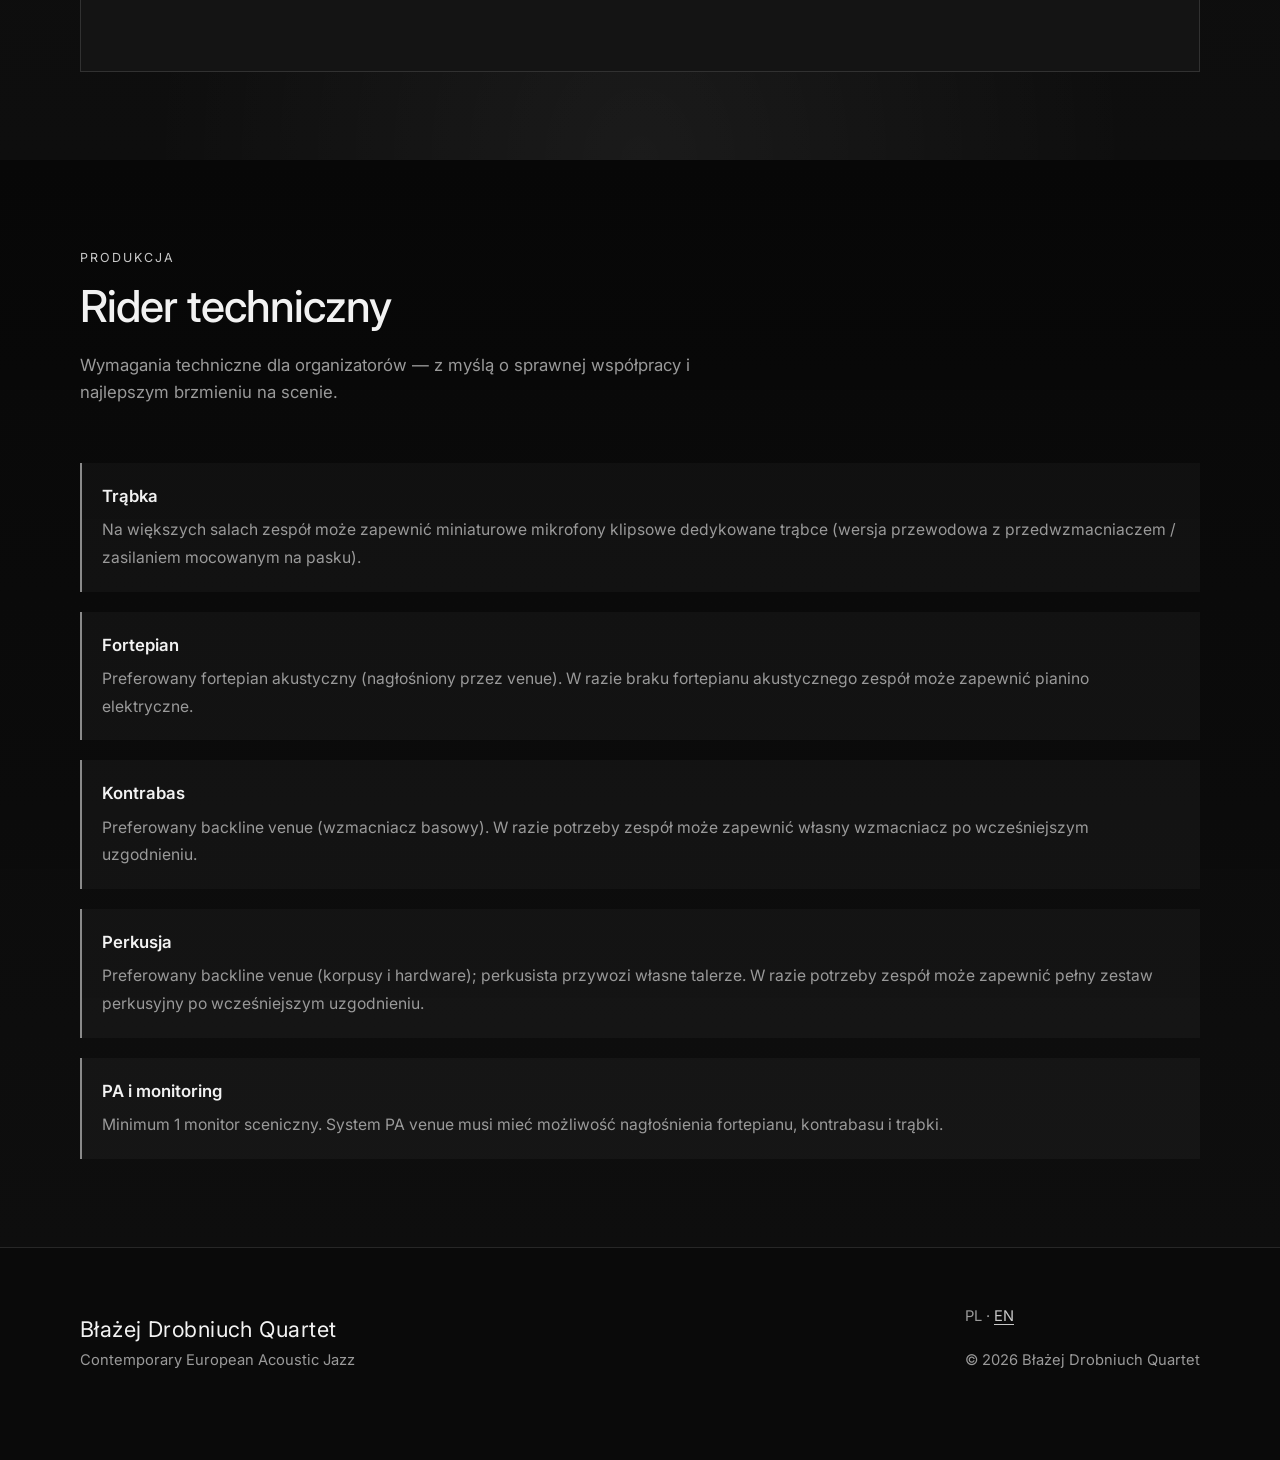
==== commit f860976a: "SEO extras" ====
--- a/index.html
+++ b/index.html
@@ -69,6 +69,61 @@
     />
     <link rel="stylesheet" href="./css/style.css" />
     <link rel="icon" href="./favicon.svg" type="image/svg+xml" />
+    <script type="application/ld+json">
+      {
+        "@context": "https://schema.org",
+        "@type": "MusicGroup",
+        "@id": "https://www.blazejdrobniuchquartet.pl/#musicgroup",
+        "name": "Błażej Drobniuch Quartet",
+        "alternateName": "Blazej Drobniuch Quartet",
+        "url": "https://www.blazejdrobniuchquartet.pl/",
+        "image": "https://www.blazejdrobniuchquartet.pl/images/concerts/piec-art-krakow-2026-07-26/hero-bg.jpg",
+        "description": "Contemporary European acoustic jazz quartet. Profesjonalna oprawa muzyczna dla wymagających scen. Hołd dla legend polskiego jazzu i estetyki ECM.",
+        "genre": ["Jazz", "Contemporary jazz", "Acoustic jazz", "European jazz"],
+        "foundingDate": "2025-12",
+        "inLanguage": ["pl", "en"],
+        "sameAs": [
+          "https://www.instagram.com/bdrobniuch/"
+        ],
+        "member": [
+          {
+            "@type": "OrganizationRole",
+            "roleName": "Piano",
+            "member": {
+              "@type": "Person",
+              "name": "Błażej Drobniuch",
+              "sameAs": "https://www.instagram.com/bdrobniuch/"
+            }
+          },
+          {
+            "@type": "OrganizationRole",
+            "roleName": "Trumpet",
+            "member": {
+              "@type": "Person",
+              "name": "Kuba Soczek",
+              "sameAs": "https://www.instagram.com/jacob.juicee/"
+            }
+          },
+          {
+            "@type": "OrganizationRole",
+            "roleName": "Double bass",
+            "member": {
+              "@type": "Person",
+              "name": "Kacper Działdowski"
+            }
+          },
+          {
+            "@type": "OrganizationRole",
+            "roleName": "Drums",
+            "member": {
+              "@type": "Person",
+              "name": "Kuba Berlin",
+              "sameAs": "https://www.instagram.com/brln.wav/"
+            }
+          }
+        ]
+      }
+    </script>
   </head>
   <body>
     <a class="skip-link" href="#main">Przejdź do treści</a>
--- a/css/style.css
+++ b/css/style.css
@@ -871,6 +871,7 @@
   aspect-ratio: 4 / 5;
   overflow: hidden;
   background: var(--bg-soft);
+  border: 1px solid var(--line);
 }
 
 .member__photo img {
